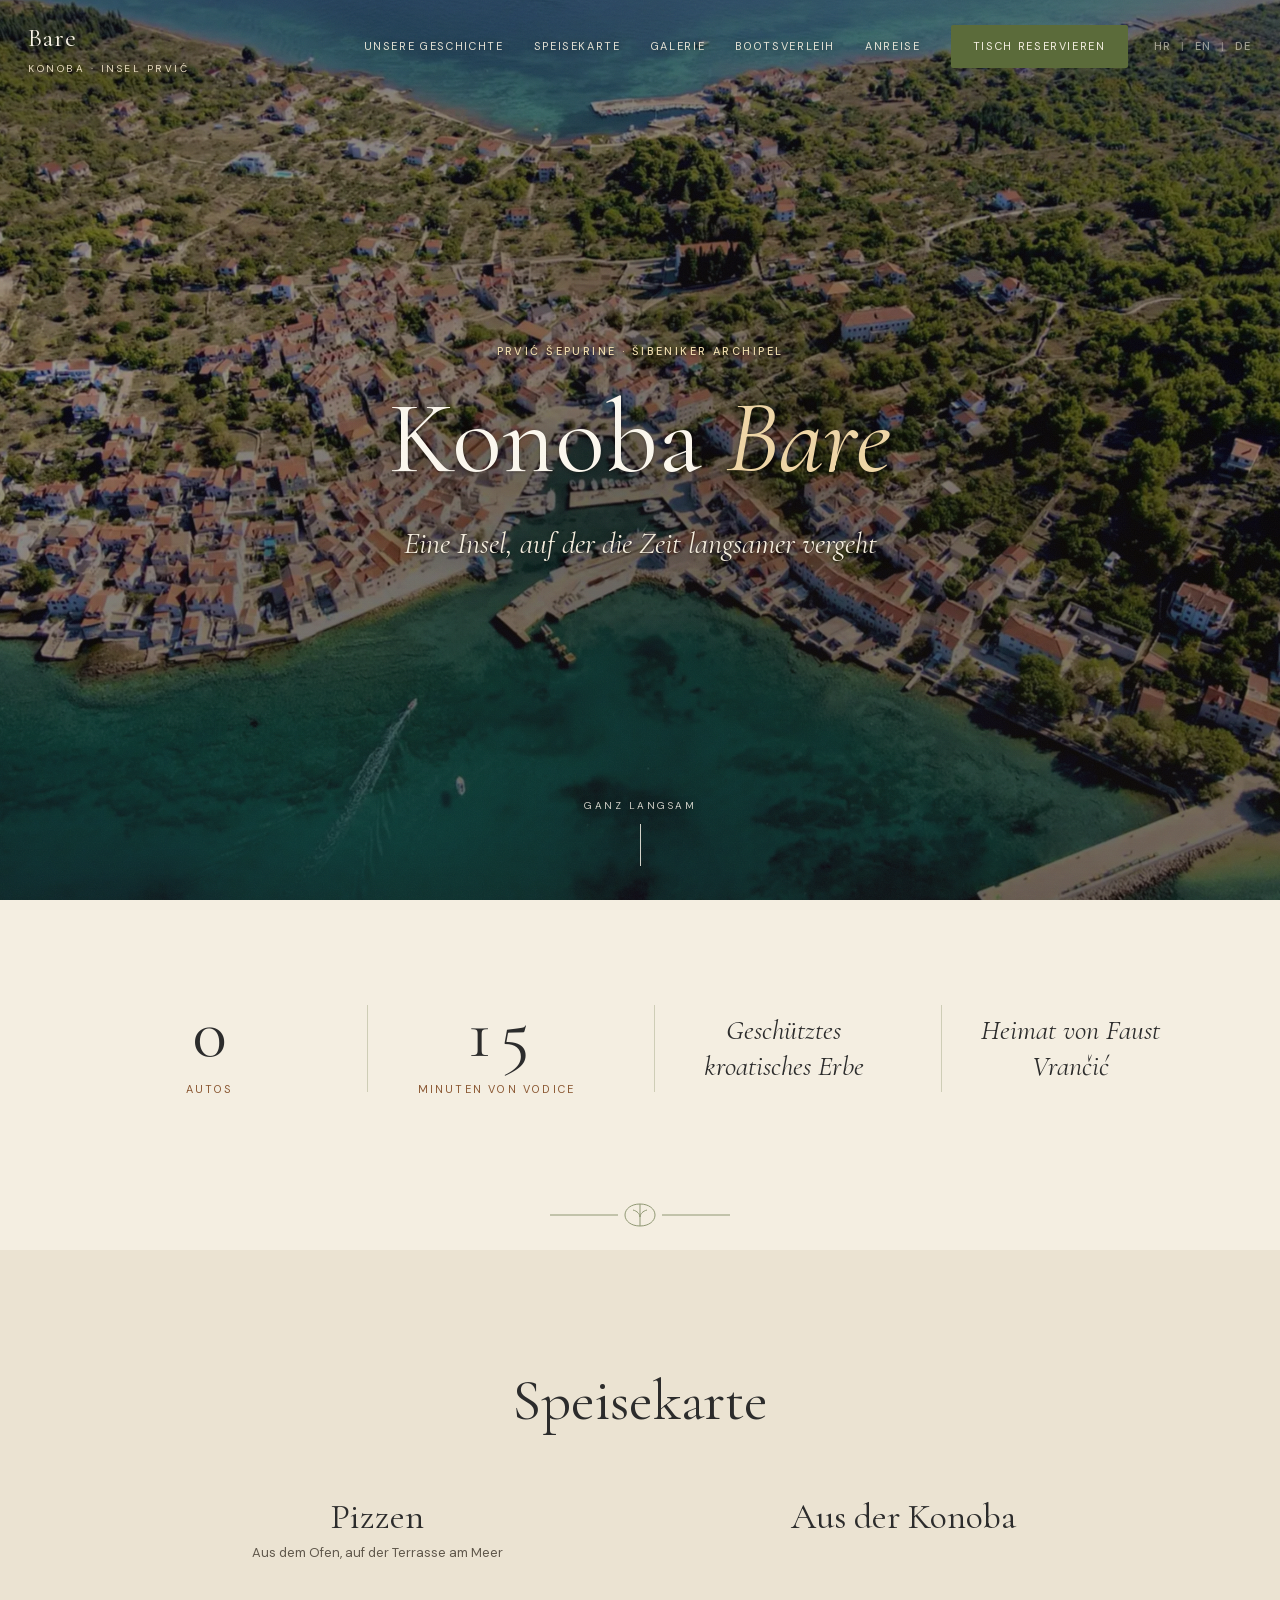
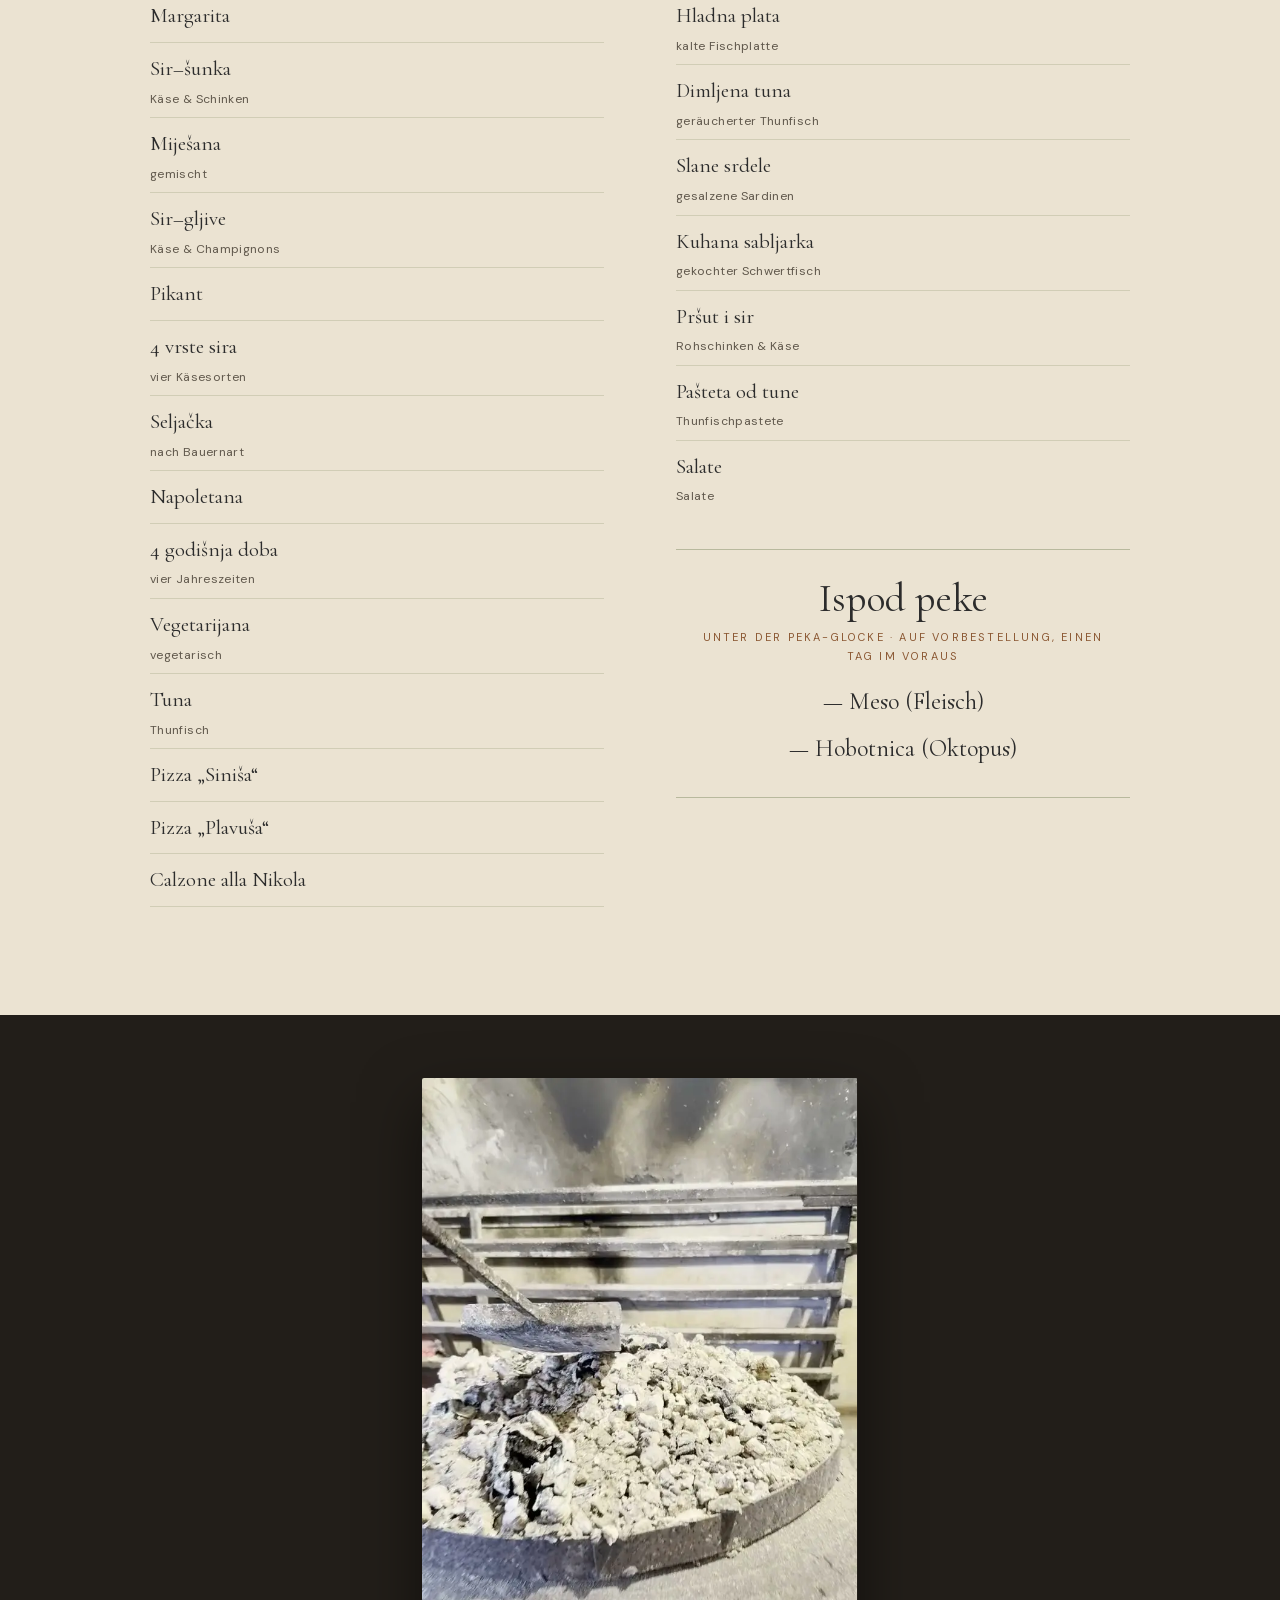
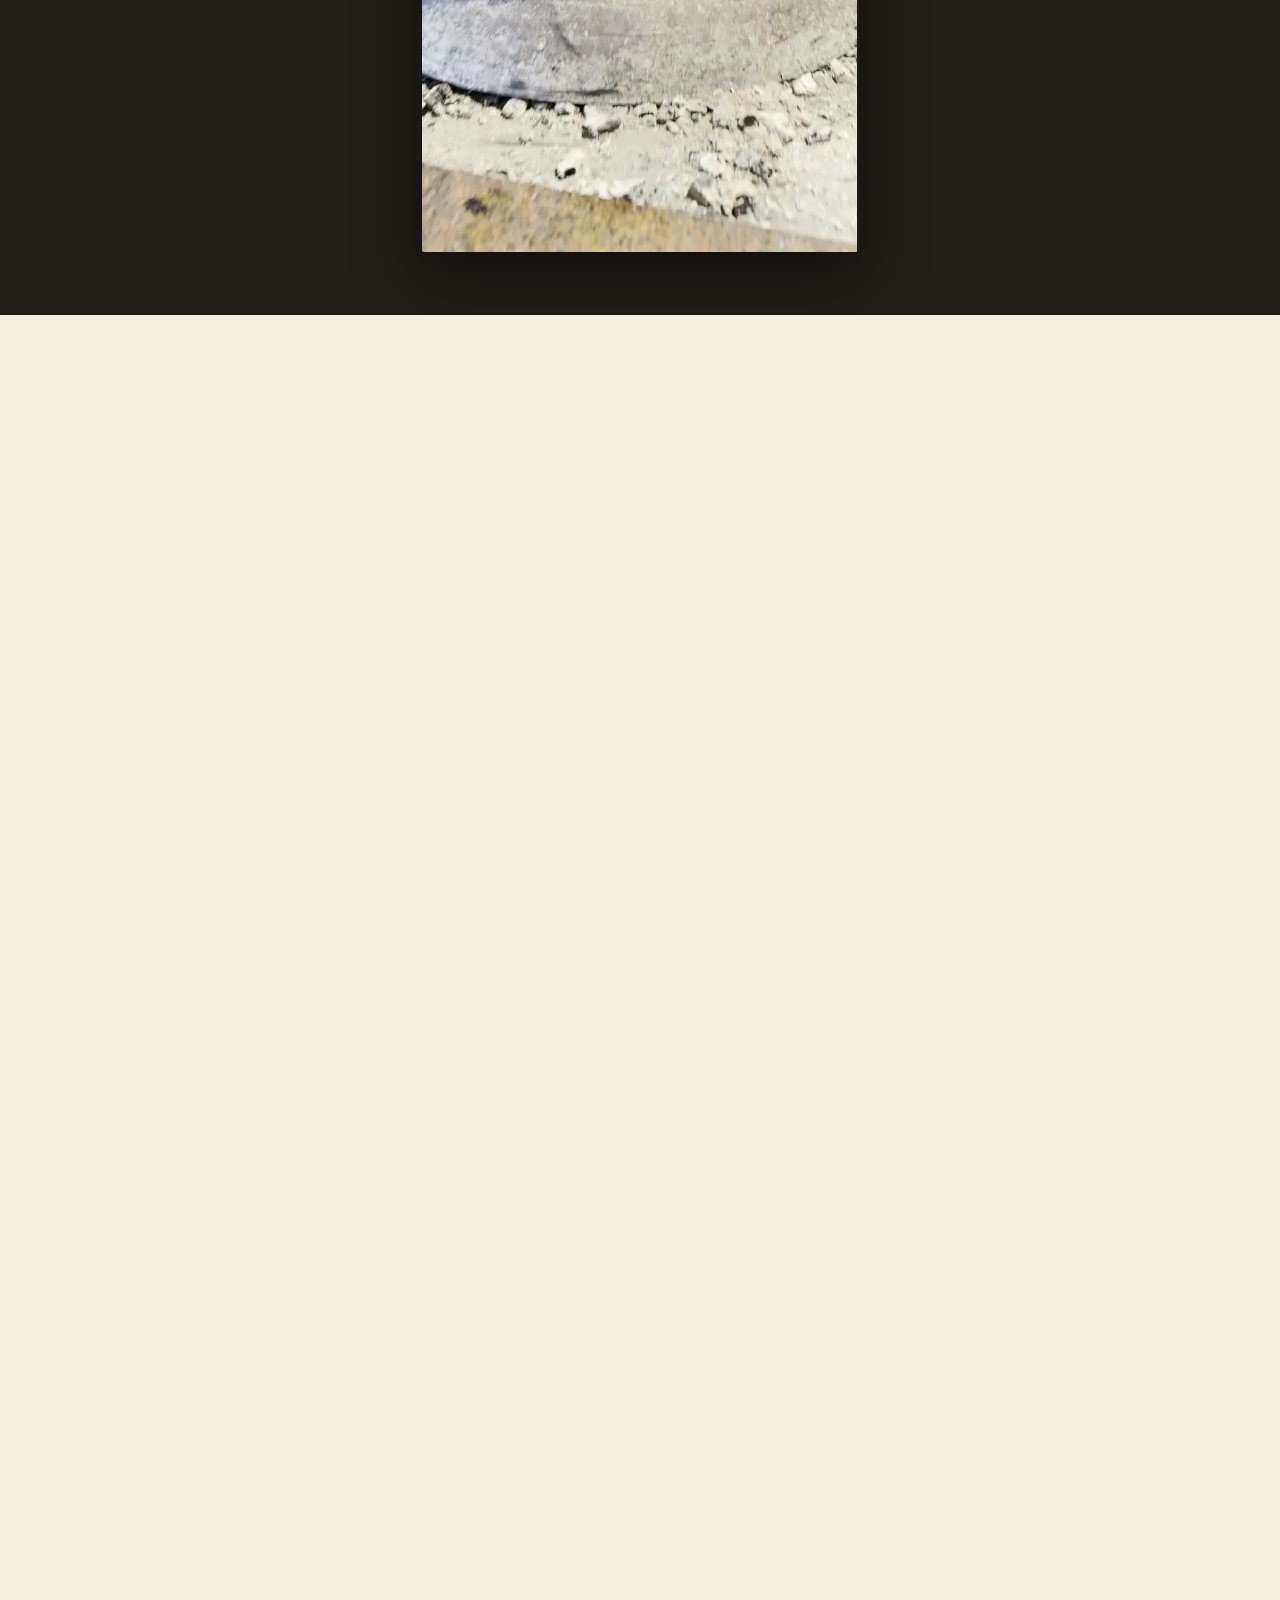
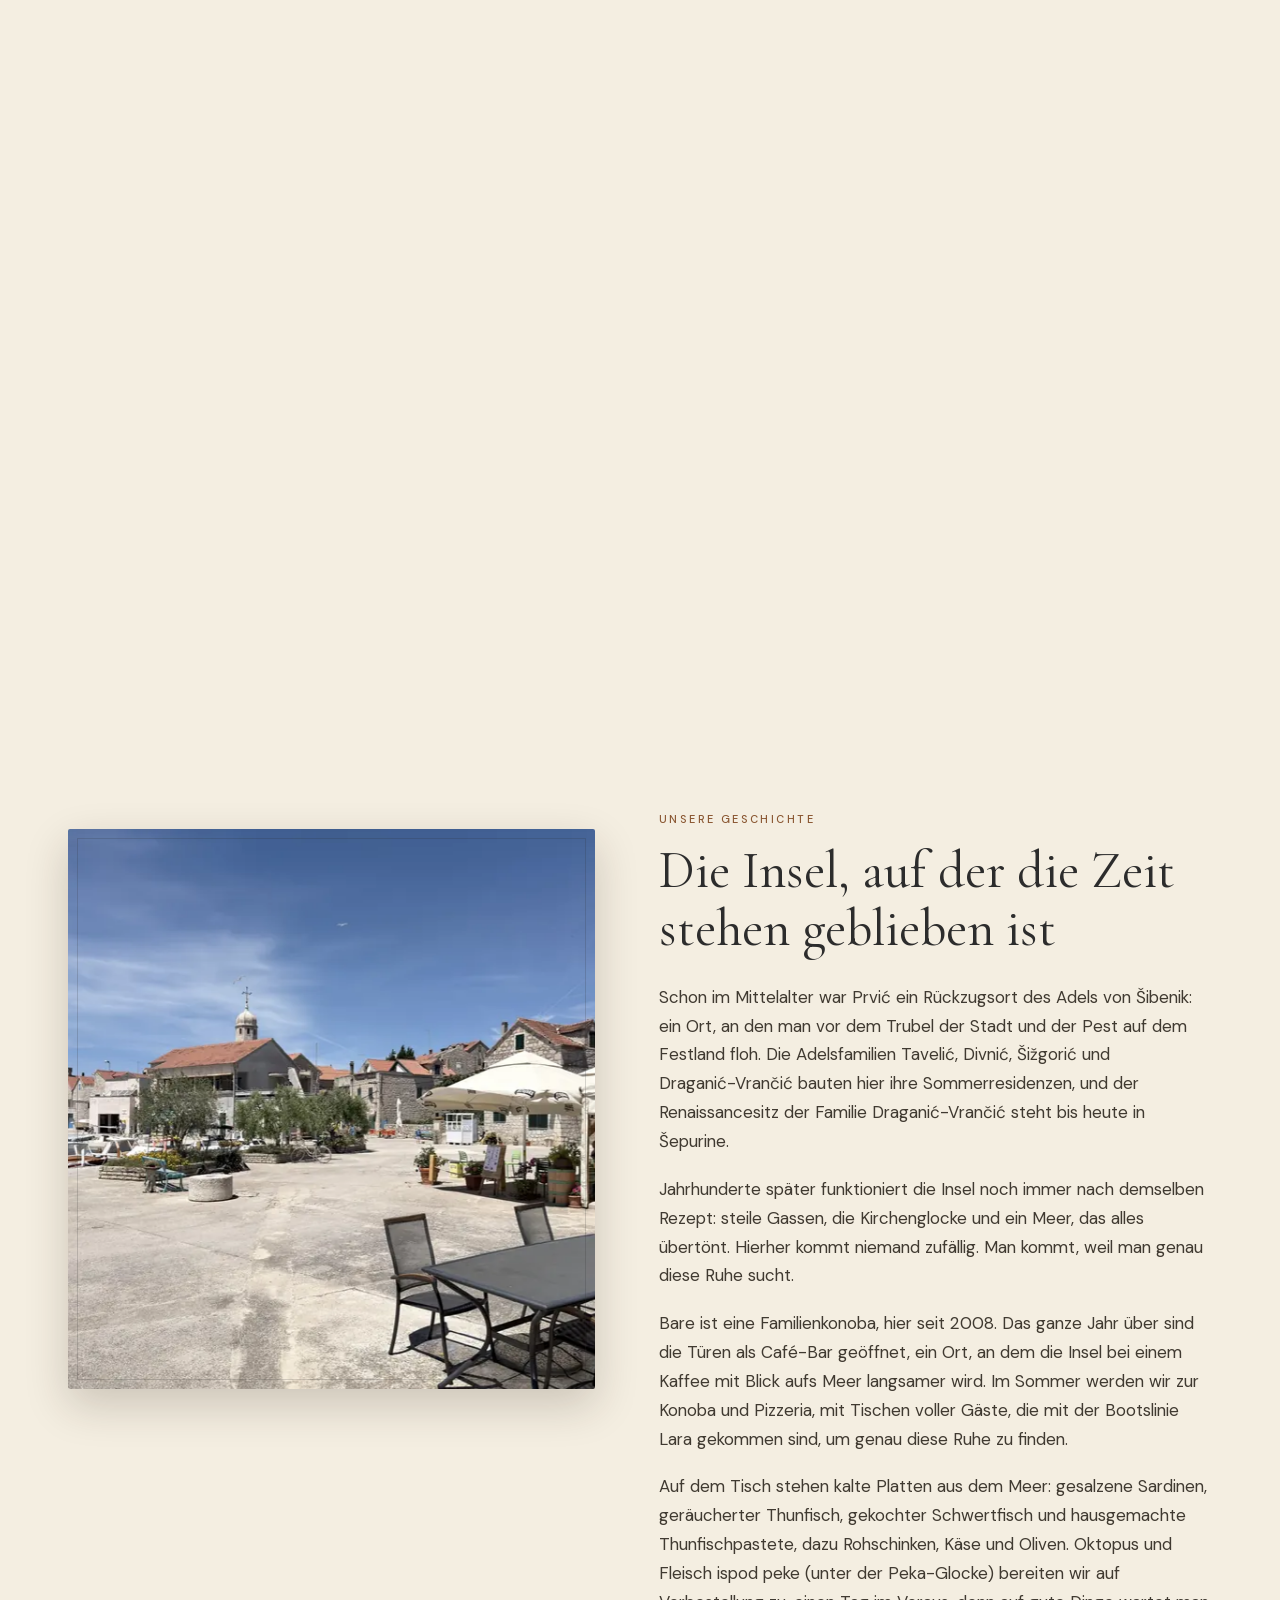
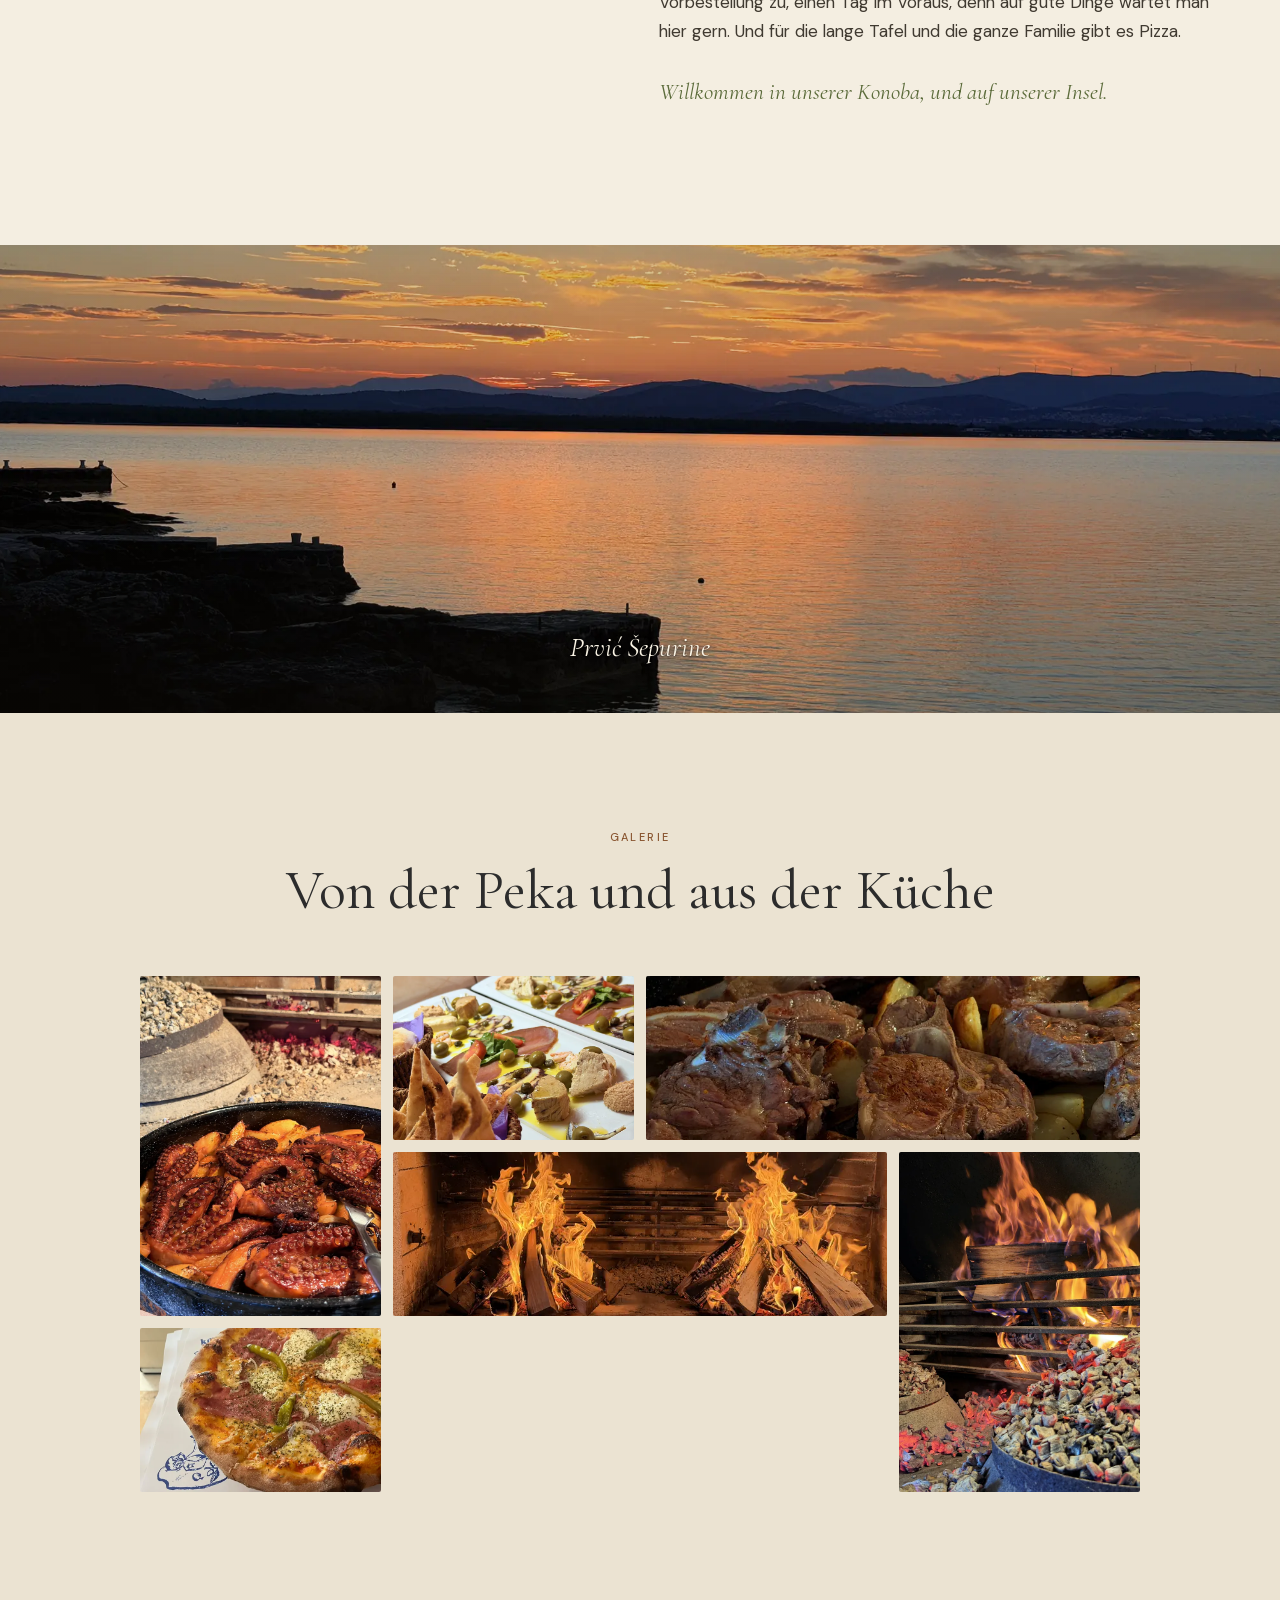
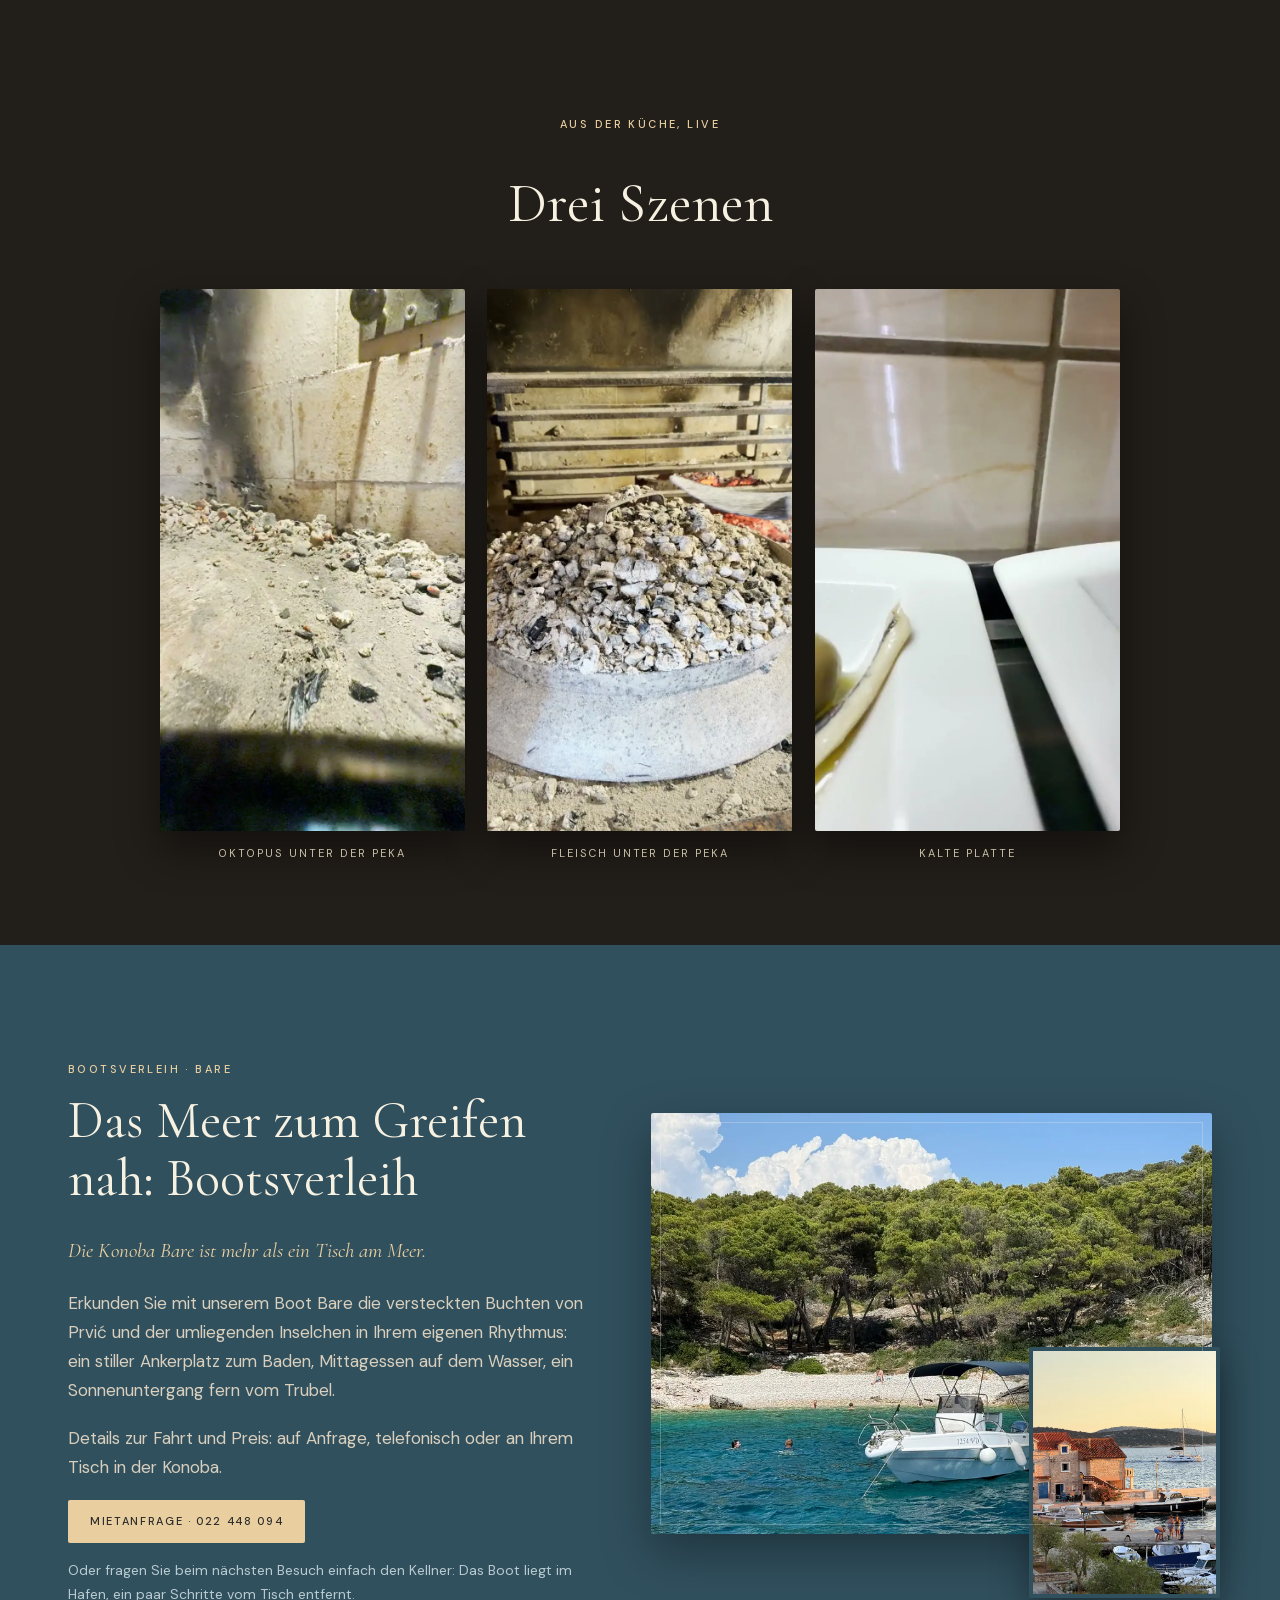
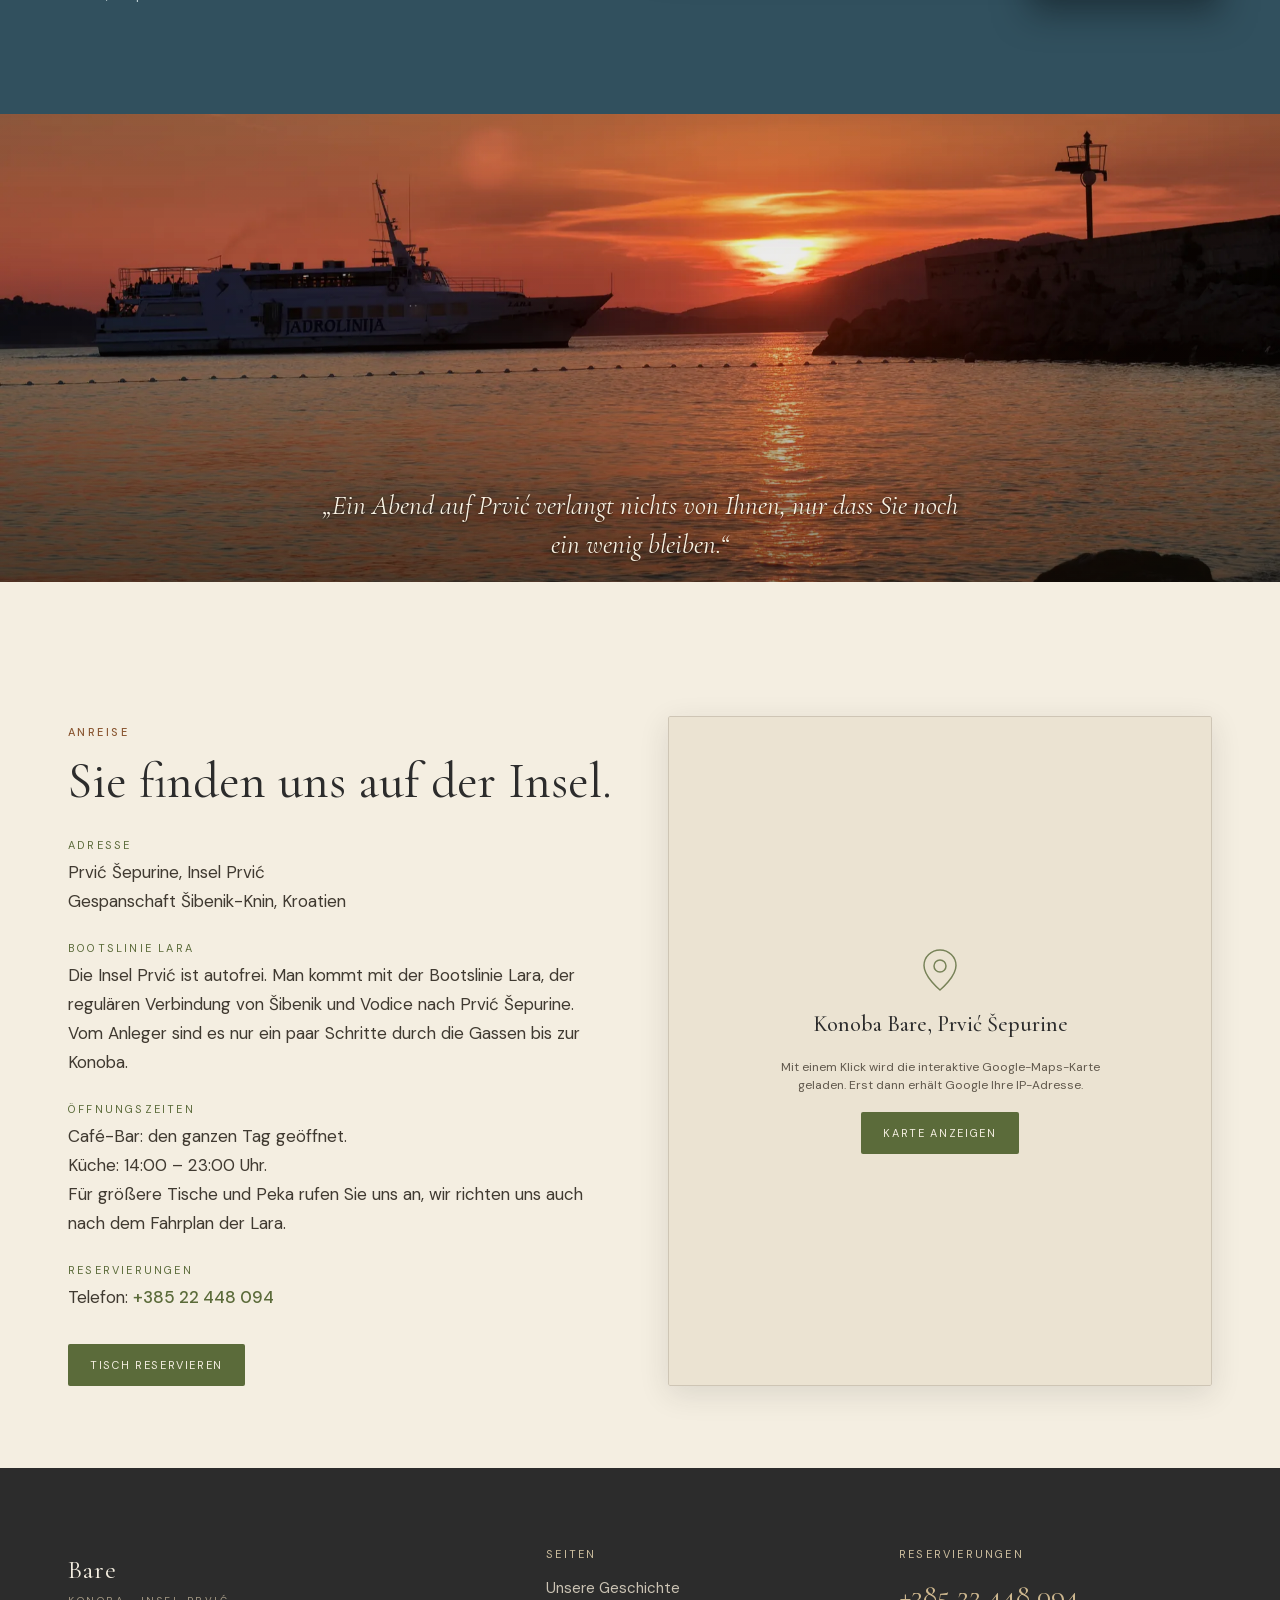
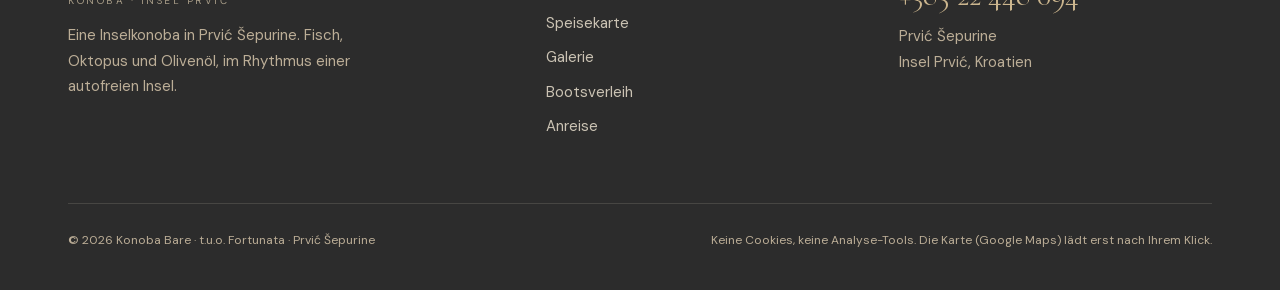
==== de/index.html @ 5fb2d14d "Naslov triptiha samo "Tri kadra"; scrub video na all-intra file (seek 60ms → 9ms) - "Tri kadra ispod" ====
<!DOCTYPE html>
<html lang="de">
<head>
<meta charset="UTF-8" />
<meta name="viewport" content="width=device-width, initial-scale=1.0" />
<title>Konoba Bare — Prvić Šepurine | Insel Prvić, Kroatien</title>
<meta name="description" content="Konoba Bare auf der Insel Prvić, in Prvić Šepurine, Kroatien. Dalmatinische Inselküche: kalte Fischplatten, Oktopus unter der Peka-Glocke, Pizza auf der Terrasse am Meer. Boot Bare für die Buchten der Insel, auf Anfrage." />
<link rel="canonical" href="https://artme-nx.github.io/konoba-bare-v5/de/" />
<link rel="icon" href="data:image/svg+xml,%3Csvg xmlns='http://www.w3.org/2000/svg' viewBox='0 0 64 64'%3E%3Crect width='64' height='64' rx='8' fill='%235B6B3A'/%3E%3Ctext x='32' y='44' text-anchor='middle' font-family='Georgia,serif' font-size='36' fill='%23F4EEE1'%3EB%3C/text%3E%3C/svg%3E" />
<meta property="og:type" content="website" />
<meta property="og:title" content="Konoba Bare — Prvić Šepurine, Insel Prvić" />
<meta property="og:description" content="Dalmatinische Inselkonoba in Prvić Šepurine: kalte Fischplatten, Peka auf Vorbestellung, Pizza am Meer. Boot Bare für versteckte Buchten, auf Anfrage." />
<meta property="og:image" content="https://artme-nx.github.io/konoba-bare-v5/hero.jpg" />
<meta property="og:url" content="https://artme-nx.github.io/konoba-bare-v5/de/" />
<meta property="og:locale" content="de_DE" />
<!-- hreflang: HR korijen + /en/ + /de/ (x-default = HR) -->
<link rel="alternate" hreflang="hr" href="https://artme-nx.github.io/konoba-bare-v5/" />
<link rel="alternate" hreflang="en" href="https://artme-nx.github.io/konoba-bare-v5/en/" />
<link rel="alternate" hreflang="de" href="https://artme-nx.github.io/konoba-bare-v5/de/" />
<link rel="alternate" hreflang="x-default" href="https://artme-nx.github.io/konoba-bare-v5/" />
<!-- Fontovi: self-host (GDPR) — bez runtime poziva prema Google Fonts servisu -->
<link rel="preload" href="../assets/fonts/cormorant-garamond-normal-latin.woff2" as="font" type="font/woff2" crossorigin />
<link rel="preload" href="../assets/fonts/cormorant-garamond-normal-latin-ext.woff2" as="font" type="font/woff2" crossorigin />
<link rel="preload" href="../assets/fonts/cormorant-garamond-italic-latin.woff2" as="font" type="font/woff2" crossorigin />
<link rel="preload" href="../assets/fonts/cormorant-garamond-italic-latin-ext.woff2" as="font" type="font/woff2" crossorigin />
<link rel="preload" href="../assets/fonts/dm-sans-latin.woff2" as="font" type="font/woff2" crossorigin />
<link rel="preload" href="../assets/fonts/dm-sans-latin-ext.woff2" as="font" type="font/woff2" crossorigin />
<link rel="stylesheet" href="../assets/fonts/fonts.css" />
<!-- TODO[klijent]: potvrditi točnu adresu/pbr za schema podatke (radno vrijeme potvrđeno 2026-07-06) -->
<script type="application/ld+json">
{
  "@context": "https://schema.org",
  "@type": "Restaurant",
  "name": "Konoba Bare",
  "url": "https://artme-nx.github.io/konoba-bare-v5/de/",
  "image": "https://artme-nx.github.io/konoba-bare-v5/hero.jpg",
  "telephone": "+385 22 448 094",
  "servesCuisine": ["Dalmatinisch", "Mediterran"],
  "address": {
    "@type": "PostalAddress",
    "addressLocality": "Prvić Šepurine",
    "addressRegion": "Šibensko-kninska županija",
    "addressCountry": "HR"
  }
}
</script>
<style>
  :root{
    --bg-parchment:#F4EEE1;
    --bg-alt:#EBE3D2;
    --terra:#B5784A;
    --olive:#5B6B3A;
    --sea:#3E6374;
    --charcoal:#2C2C2C;
    --stone:#8C7F72;
    --stone-ink:#5F574B;
    --terra-ink:#8A5732;
    --sage:#A3B18A;
    --font-display:'Cormorant Garamond', Georgia, serif;
    --font-body:'DM Sans', system-ui, sans-serif;
  }
  *{margin:0;padding:0;box-sizing:border-box}
  /* Nativni scroll — Lenis uklonjen: wheel/touchpad, strelice i mobilni touch rade izravno,
     bez posrednika. Sidrene skokove glača CSS scroll-behavior; scroll-padding nadoknađuje header. */
  html{scroll-behavior:smooth;scroll-padding-top:76px}
  body{
    background:var(--bg-parchment);
    color:var(--charcoal);
    font-family:var(--font-body);
    font-weight:400;
    line-height:1.7;
    font-size:17px;
    overflow-x:hidden;
    -webkit-font-smoothing:antialiased;
  }
  /* subtle grain */
  body::before{
    content:"";position:fixed;inset:0;z-index:90;pointer-events:none;opacity:.05;
    background-image:url("data:image/svg+xml,%3Csvg xmlns='http://www.w3.org/2000/svg' width='160' height='160'%3E%3Cfilter id='n'%3E%3CfeTurbulence type='fractalNoise' baseFrequency='0.85' numOctaves='2' stitchTiles='stitch'/%3E%3C/filter%3E%3Crect width='100%25' height='100%25' filter='url(%23n)'/%3E%3C/svg%3E");
  }
  img{display:block;max-width:100%}
  a{color:inherit;text-decoration:none}
  :focus-visible{outline:2px solid var(--terra);outline-offset:3px;border-radius:2px}
  .skip{position:absolute;left:-9999px;top:0;z-index:300;background:var(--charcoal);color:#F4EEE1;padding:10px 18px;font-size:13px}
  .skip:focus{left:12px;top:12px}
  h1,h2,h3{font-family:var(--font-display);font-weight:400;line-height:1.1}
  .wrap{max-width:1200px;margin:0 auto;padding:0 28px}
  .eyebrow{font-size:11px;letter-spacing:.22em;text-transform:uppercase;color:var(--terra-ink);font-weight:500}
  .italic{font-style:italic}

  /* HEADER */
  header{
    position:fixed;top:0;left:0;right:0;z-index:100;
    display:flex;align-items:center;gap:26px;
    padding:16px 28px;
    background-color:rgba(244,238,225,0);
    transition:background-color .4s ease, box-shadow .4s ease;
  }
  header .logo{margin-right:auto}
  header.scrolled{background-color:rgba(244,238,225,.95);box-shadow:0 1px 0 rgba(44,44,44,.08)}
  .logo{font-family:var(--font-display);font-size:26px;letter-spacing:.04em;transition:color .4s ease,text-shadow .4s ease}
  .logo small{display:block;font-family:var(--font-body);font-size:10px;letter-spacing:.25em;text-transform:uppercase;color:#675D50;transition:color .4s ease}
  nav.main{display:flex;gap:30px;align-items:center}
  nav.main a{font-size:11px;letter-spacing:.15em;text-transform:uppercase;color:var(--charcoal);opacity:.8;transition:opacity .25s,color .4s ease,text-shadow .4s ease}
  nav.main a:hover{opacity:1}
  /* nad herojem (dok header nije .scrolled): svijetla tipografija s laganom sjenom */
  header:not(.scrolled) .logo{color:#F8F3E6;text-shadow:0 1px 12px rgba(15,11,6,.55)}
  header:not(.scrolled) .logo small{color:#E8DCC0}
  header:not(.scrolled) nav.main a:not(.btn-res){color:#F4EEDF;opacity:.92;text-shadow:0 1px 10px rgba(15,11,6,.55)}
  header:not(.scrolled) .menu-toggle span{background:#F8F3E6}
  .btn-res{
    font-family:var(--font-body);font-size:11px;letter-spacing:.15em;text-transform:uppercase;
    background:var(--olive);color:#F4EEE1;padding:12px 22px;border-radius:2px;
    transition:background .3s,transform .3s;display:inline-block;
  }
  .btn-res:hover{background:var(--terra-ink);transform:translateY(-1px)}
  /* specificitet: nav.main a / .mobile-nav a ne smiju pregaziti boju CTA gumba */
  nav.main a.btn-res{color:#F4EEE1;opacity:1}
  .mobile-nav a.btn-res{color:#F4EEE1;font-family:var(--font-body);font-size:14px}
  /* hit-area ≥44px bez pomicanja layouta (padding + negativna margina) */
  .menu-toggle{display:none;background:none;border:none;cursor:pointer;flex-direction:column;gap:5px;padding:15px 10px;margin:-15px -10px}
  .menu-toggle span{width:24px;height:1.5px;background:var(--charcoal);display:block}

  /* JEZIČNI SWITCHER — vidljiv i na mobitelu (izvan nav.main), sticky s headerom */
  .lang-switch{display:flex;align-items:center;gap:9px;font-size:11px;letter-spacing:.15em;font-weight:500}
  .lang-switch a{color:var(--charcoal);opacity:.55;transition:opacity .25s,color .4s ease,text-shadow .4s ease;padding:12px 3px;margin:-12px -3px}
  .lang-switch a:hover{opacity:1}
  .lang-switch a[aria-current="true"]{opacity:1;border-bottom:1px solid currentColor;padding-bottom:1px}
  .lang-switch .sep{opacity:.35;color:var(--charcoal);transition:color .4s ease}
  header:not(.scrolled) .lang-switch a{color:#F4EEDF;text-shadow:0 1px 10px rgba(15,11,6,.55)}
  header:not(.scrolled) .lang-switch .sep{color:#F4EEDF}
  .mobile-nav .lang-switch{font-size:14px;gap:14px;margin-top:8px}
  .mobile-nav .lang-switch a{color:var(--charcoal)}

  /* MOBILNI POZIV — telefon je jedini kanal, pa na mobitelu ide ravno u sticky header */
  .call-mini{display:none;align-items:center;justify-content:center;width:40px;height:40px;flex:0 0 40px;border-radius:50%;background:var(--olive);transition:background .3s}
  .call-mini:hover{background:var(--terra-ink)}
  .call-mini svg{width:17px;height:17px;stroke:#F4EEE1;fill:none}
  @media(max-width:860px){.call-mini{display:flex}}

  /* HERO */
  .hero{position:relative;height:100vh;min-height:620px;overflow:hidden;display:flex;align-items:center;justify-content:center}
  .hero-bg{position:absolute;inset:0;z-index:0}
  .hero-bg img{width:100%;height:100%;object-fit:cover;filter:sepia(.05) contrast(1.03) saturate(1.04);will-change:transform;transform:translateZ(0);backface-visibility:hidden}
  /* scrim: topli tamni gradijent + radijalno zatamnjenje iza teksta — čitljivost bez diranja fotografije */
  .hero-bg::after{content:"";position:absolute;inset:0;
    background:
      radial-gradient(70% 56% at 50% 54%, rgba(24,18,10,.36), rgba(24,18,10,0) 74%),
      linear-gradient(180deg, rgba(24,18,10,.40), rgba(24,18,10,.20) 42%, rgba(24,18,10,.54))}
  .hero-inner{position:relative;z-index:3;text-align:center;color:#F9F4E8;padding:0 24px;max-width:920px}
  .hero .eyebrow{color:#F0DDAE;text-shadow:0 1px 14px rgba(15,11,6,.55),0 1px 2px rgba(15,11,6,.45)}
  .hero h1{font-size:clamp(48px,8vw,104px);margin:.18em 0 .28em;color:#FCF8EF;font-weight:400;
    text-shadow:0 2px 30px rgba(15,11,6,.5),0 1px 3px rgba(15,11,6,.38)}
  .hero h1 .italic{color:#EFD6A6}
  .hero p.tag{font-family:var(--font-display);font-style:italic;font-size:clamp(20px,2.6vw,30px);color:#F6EFDF;line-height:1.4;
    text-shadow:0 1px 20px rgba(15,11,6,.55),0 1px 2px rgba(15,11,6,.45)}
  .scroll-ind{position:absolute;bottom:34px;left:50%;transform:translateX(-50%);z-index:3;color:#F7F2E7;font-size:10px;letter-spacing:.25em;text-transform:uppercase;opacity:.85;text-shadow:0 1px 10px rgba(15,11,6,.5)}
  .scroll-ind .line{display:block;width:1px;height:42px;background:#F7F2E7;margin:10px auto 0;animation:pulse 2.4s ease-in-out infinite;transform-origin:top}
  @keyframes pulse{0%,100%{transform:scaleY(.4);opacity:.4}50%{transform:scaleY(1);opacity:.9}}

  /* SECTIONS */
  section{position:relative;z-index:2}
  .pad{padding:108px 0}
  .reveal{opacity:0;transform:translateY(26px)}

  /* STAT TRAKA — otok u četiri činjenice */
  .stats{background:var(--bg-parchment);padding:88px 0 72px}
  .stat-grid{display:grid;grid-template-columns:repeat(4,1fr);gap:28px;list-style:none;max-width:1120px;margin:0 auto;text-align:center}
  .stat{position:relative;display:flex;flex-direction:column;justify-content:center;padding:10px 20px}
  .stat+.stat::before{content:"";position:absolute;left:0;top:14%;bottom:14%;width:1px;background:rgba(91,107,58,.25)}
  .stat-num{font-family:var(--font-display);font-size:clamp(46px,5.6vw,72px);line-height:1;color:var(--charcoal);font-variant-numeric:tabular-nums}
  .stat-word{font-family:var(--font-display);font-style:italic;font-size:clamp(21px,2.2vw,28px);line-height:1.3;color:var(--charcoal)}
  .stat-label{margin-top:10px;font-size:11px;letter-spacing:.2em;text-transform:uppercase;color:var(--terra-ink)}
  .s-reveal{opacity:0;transform:translateY(26px)}
  /* custom SVG ilustracije u stat ćelijama (padobranac, kamena kuća) — vidljive samo kroz JS animaciju */
  .stat-anim{min-height:112px}
  .stat-ill{position:absolute;inset:0;display:flex;align-items:center;justify-content:center;pointer-events:none;opacity:0;color:var(--olive)}
  .stat-ill svg{width:76px;height:76px;overflow:visible}

  /* DIVIDER svg */
  .divider{display:flex;justify-content:center;padding:18px 0}
  .divider svg{width:200px;height:34px;stroke:var(--olive);fill:none;opacity:.65}

  /* MENU */
  .menu{background:var(--bg-alt)}
  .menu .head{text-align:center;margin-bottom:64px}
  .menu .head h2{font-size:clamp(32px,5vw,58px);margin-top:.18em}
  /* JELOVNIK — jedan blok, dvije kolone (statično, bez animacija — svjesna odluka klijenta) */
  .menu-cols{display:grid;grid-template-columns:1fr 1fr;gap:0 72px;max-width:980px;margin:0 auto;align-items:start}
  .menu-col .part-title{font-family:var(--font-display);font-weight:400;font-size:clamp(26px,3.2vw,36px);text-align:center;margin-bottom:6px}
  .menu-col .part-note{text-align:center;font-size:13px;color:var(--stone-ink);margin-bottom:26px}
  .plist{list-style:none}
  .plist li{font-family:var(--font-display);font-size:21px;padding:8px 0;border-bottom:1px solid rgba(91,107,58,.18)}
  /* desna kolona: bez donje linije na zadnjoj stavci — peka-blok odmah ispod donosi svoju border-top */
  .menu-col:last-child .plist li:last-child{border-bottom:none}
  .plist li small{display:block;font-family:var(--font-body);font-size:12px;letter-spacing:.03em;color:var(--stone-ink);margin-top:2px}

  /* PEKA — istaknuti blok jelovnika */
  .peka-block{margin:34px auto 0;text-align:center;padding:26px 20px 24px;border-top:1px solid rgba(91,107,58,.35);border-bottom:1px solid rgba(91,107,58,.35)}
  .peka-title{font-family:var(--font-display);font-weight:400;font-size:clamp(30px,3.6vw,40px);line-height:1.1}
  .peka-note{font-size:11px;letter-spacing:.2em;text-transform:uppercase;color:var(--terra-ink);margin-top:8px}
  .peka-opts{list-style:none;margin-top:14px}
  .peka-opts li{font-family:var(--font-display);font-size:24px;padding:3px 0}

  /* SCROLL VIDEO — otkrivanje peke */
  .videosec{position:relative;background:#221E19;overflow:hidden}
  .video-inner{position:relative;height:100vh;min-height:560px;display:flex;align-items:center;justify-content:center;gap:0}
  .video-inner video{height:86vh;max-height:900px;width:auto;border-radius:2px;box-shadow:0 24px 60px rgba(0,0,0,.5)}

  /* VIDEO MOMENTI — triptih kratkih kadrova iz kuhinje (autoplay loop kad uđu u kadar) */
  .moments{background:#221E19;color:#EDE6D5}
  .moments .head{text-align:center;margin-bottom:54px}
  .moments .head h2{font-size:clamp(32px,5vw,56px);margin-top:.18em;color:#F7F1E2}
  .moments .eyebrow{color:#E9CFA0}
  .mom-grid{display:grid;grid-template-columns:repeat(3,1fr);gap:22px;max-width:960px;margin:0 auto}
  .mom-grid figure{margin:0}
  .mom-grid video{display:block;width:100%;height:auto;aspect-ratio:9/16;object-fit:cover;border-radius:2px;
    box-shadow:0 18px 44px rgba(0,0,0,.45);background:#181511}
  .mom-grid figcaption{margin-top:13px;text-align:center;font-size:11px;letter-spacing:.18em;text-transform:uppercase;color:#C9BFA9}

  /* STORY split */
  .story{background:var(--bg-parchment)}
  .story .grid{display:grid;grid-template-columns:1fr 1.05fr;gap:64px;align-items:start}
  .story-img{overflow:hidden;border-radius:2px;position:sticky;top:100px;box-shadow:0 16px 44px rgba(44,32,18,.20)}
  /* bez sepije i toplog overlaya — izvorne boje (svjesna odluka klijenta, 3. runda) */
  .story-img img{width:100%;height:560px;object-fit:cover;will-change:transform}
  /* tamniji hairline: na prirodnim bojama (bez toplog overlaya) svijetli se okvir gubio */
  .story-img::before{content:"";position:absolute;inset:9px;z-index:2;pointer-events:none;border:1px solid rgba(44,44,44,.18)}
  .story .lead{font-family:var(--font-display);font-style:italic;font-size:21px;color:var(--olive);margin-bottom:1em}

  /* text reveal on scroll */
  .t-reveal{opacity:0;transform:translateY(30px);filter:blur(8px)}
  /* word-by-word reveal na body tekstu — spanovi se grade JS-om (bez JS-a ostaje čisti tekst)
     (letter-by-letter na naslovima UKLONJEN — char-split razbija kerning pa se slova čudno slažu) */
  [data-words] .wd{display:inline-block}
  .story h2{font-size:clamp(30px,4.4vw,52px);margin:.2em 0 .5em}
  .story p{margin-bottom:1.1em;color:#403a31}
  .story .sig{font-family:var(--font-display);font-style:italic;font-size:23px;color:var(--olive);margin-top:1.2em}

  /* GALLERY — raspored po skici klijenta (4×3, eksplicitne pozicije), kompaktniji nego prije */
  .gallery{background:var(--bg-alt)}
  .gallery .head{text-align:center;margin-bottom:54px}
  .gallery .head h2{font-size:clamp(32px,5vw,56px);margin-top:.18em}
  .gal-grid{display:grid;grid-template-columns:repeat(4,1fr);grid-template-rows:repeat(3,164px);gap:12px;max-width:1000px;margin:0 auto}
  .gal-grid figure{overflow:hidden;border-radius:2px;position:relative;
    transition:transform .45s cubic-bezier(.22,.61,.36,1),box-shadow .45s ease,z-index 0s .45s}
  /* bez filtera — izvorne boje fotografija (svjesna odluka klijenta, 3. runda) */
  .gal-grid img{width:100%;height:100%;object-fit:cover}
  /* hover: cijela ćelija naraste iznad susjeda (samo uređaji s hoverom) */
  @media(hover:hover) and (pointer:fine){
    .gal-grid figure:hover{transform:scale(1.08);z-index:6;box-shadow:0 18px 44px rgba(44,32,18,.32);transition:transform .45s cubic-bezier(.22,.61,.36,1),box-shadow .45s ease,z-index 0s 0s}
  }
  .gal-grid .g1{grid-column:1;grid-row:1/3}
  .gal-grid .g7{grid-column:2;grid-row:1}
  .gal-grid .g3{grid-column:3/5;grid-row:1}
  .gal-grid .g5{grid-column:2/4;grid-row:2}
  .gal-grid .g2{grid-column:4;grid-row:2/4}
  .gal-grid .g4{grid-column:1;grid-row:3}
  .gal-grid .g8{grid-column:2;grid-row:3}
  .gal-grid .g6{grid-column:3;grid-row:3}
  .gal-grid figcaption{position:absolute;left:14px;bottom:12px;color:#F7F2E7;font-size:11px;letter-spacing:.15em;text-transform:uppercase;opacity:0;transition:opacity .35s;text-shadow:0 1px 6px rgba(0,0,0,.5)}
  .gal-grid figure:hover figcaption{opacity:1}

  /* AMBIJENTALNE TRAKE — full-bleed razdjelnici (ugođaj, ne galerija) */
  .band{position:relative;height:52vh;min-height:320px;max-height:560px;overflow:hidden}
  .band img{position:absolute;inset:0;width:100%;height:118%;top:-9%;object-fit:cover;will-change:transform}
  .band::after{content:"";position:absolute;inset:0;background:linear-gradient(180deg,rgba(24,18,10,.18),rgba(24,18,10,.05) 45%,rgba(24,18,10,.30))}
  /* lara: odbljesak sunca na vodi traži jači donji scrim iza citata */
  #band-lara::after{background:linear-gradient(180deg,rgba(24,18,10,.16),rgba(24,18,10,.06) 40%,rgba(24,18,10,.52))}
  .band-quote{position:absolute;inset:0;z-index:2;display:flex;align-items:flex-end;justify-content:center;padding:0 24px 44px;text-align:center}
  .band-quote p{font-family:var(--font-display);font-style:italic;font-size:clamp(19px,2.4vw,27px);color:#F9F3E4;text-shadow:0 1px 18px rgba(15,11,6,.6),0 1px 2px rgba(15,11,6,.5);max-width:640px;line-height:1.45}
  /* zalazak: natpis podignut iznad bove u kadru (da se točka bove ne čita kao interpunkcija) */
  #band-zalazak .band-quote{padding-bottom:72px}

  /* NAJAM BRODA */
  .boat{background:#31505E;color:#EDE6D5}
  .boat .grid{display:grid;grid-template-columns:1fr 1.08fr;gap:64px;align-items:center}
  .boat .eyebrow{color:#E9CFA0}
  .boat h2{font-size:clamp(30px,4.4vw,52px);margin:.2em 0 .5em;color:#F7F1E2}
  .boat p{margin-bottom:1.1em;color:#D8CFBC}
  .boat .lead{font-family:var(--font-display);font-style:italic;font-size:21px;color:#E9CFA0;margin-bottom:1em}
  .boat .btn-res{background:#E9CFA0;color:#2C2C2C;font-weight:500}
  .boat .btn-res:hover{background:#F4EEE1;transform:translateY(-1px)}
  .boat .alt-contact{display:block;margin-top:16px;font-size:14px;color:#B9CBD0}
  .boat .alt-contact a{color:#E9CFA0;border-bottom:1px solid rgba(233,207,160,.4);padding-bottom:1px}
  .boat-imgs{position:relative;padding-bottom:64px}
  .boat-imgs .main{overflow:hidden;border-radius:2px;box-shadow:0 18px 48px rgba(12,20,24,.45);position:relative}
  .boat-imgs .main::before{content:"";position:absolute;inset:9px;z-index:2;pointer-events:none;border:1px solid rgba(247,242,231,.25)}
  .boat-imgs .main img{width:100%;height:auto}
  .boat-imgs .accent{position:absolute;right:-8px;bottom:0;width:34%;overflow:hidden;border-radius:2px;box-shadow:0 14px 34px rgba(12,20,24,.5);border:4px solid #31505E}
  .boat-imgs .accent img{width:100%;height:auto}

  /* MAP FACADE — karta se učitava tek na klik (GDPR) */
  .map-facade{position:relative;display:flex;flex-direction:column;align-items:center;justify-content:center;gap:14px;
    width:100%;min-height:380px;height:100%;background:var(--bg-alt);border:1px solid rgba(140,127,114,.3);border-radius:2px;
    text-align:center;padding:32px;cursor:pointer;font:inherit;color:inherit;appearance:none;-webkit-appearance:none}
  .map-facade svg{width:44px;height:44px;stroke:var(--olive);fill:none;opacity:.8}
  .map-facade strong{font-family:var(--font-display);font-weight:500;font-size:22px}
  .map-facade small{font-size:12px;color:var(--stone-ink);max-width:340px;line-height:1.5}
  .map-facade .btn-res{margin-top:4px}

  /* LOCATION */
  .location{background:var(--bg-parchment)}
  .location .grid{display:grid;grid-template-columns:1fr 1fr;gap:56px;align-items:stretch}
  .location h2{font-size:clamp(30px,4.4vw,50px);margin:.18em 0 .6em}
  .info-block{margin-bottom:26px}
  .info-block h3{font-family:var(--font-body);font-size:11px;letter-spacing:.2em;text-transform:uppercase;color:var(--olive);margin-bottom:7px}
  .info-block p{color:#403a31}
  .map-wrap{overflow:hidden;border-radius:2px;min-height:380px;box-shadow:0 8px 30px rgba(44,44,44,.12)}
  .map-wrap iframe{width:100%;height:100%;min-height:380px;border:0}

  /* FOOTER */
  footer{background:var(--charcoal);color:#E7DECC;padding:80px 0 40px}
  footer .grid{display:grid;grid-template-columns:1.4fr 1fr 1fr;gap:40px;margin-bottom:54px}
  footer .logo{color:#F4EEE1}
  footer .logo small{color:#a89d88}
  footer p{font-size:15px;color:#bcae97;margin-top:14px;max-width:320px}
  footer h3{font-family:var(--font-body);font-size:11px;letter-spacing:.2em;text-transform:uppercase;color:#cdbf9f;margin-bottom:16px}
  footer a.fl{display:block;color:#E7DECC;font-size:15px;margin-bottom:9px;opacity:.85;transition:opacity .25s}
  footer a.fl:hover{opacity:1;color:#E9CFA0}
  footer a.fl.phone{font-family:var(--font-display);font-size:30px;color:#E9CFA0;line-height:1.3}
  .copyright{border-top:1px solid rgba(231,222,204,.14);padding-top:26px;font-size:12px;color:#BCAE97;display:flex;justify-content:space-between;flex-wrap:wrap;gap:12px}

  /* MOBILE NAV PANEL */
  .mobile-nav{position:fixed;inset:0;z-index:200;background:var(--bg-parchment);display:flex;flex-direction:column;align-items:center;justify-content:center;gap:26px;transform:translateY(-100%);visibility:hidden;transition:transform .5s cubic-bezier(.7,0,.2,1),visibility 0s .5s}
  .mobile-nav.open{transform:translateY(0);visibility:visible;transition:transform .5s cubic-bezier(.7,0,.2,1)}
  .mobile-nav a{font-family:var(--font-display);font-size:34px}
  .mobile-nav .close{position:absolute;top:22px;right:26px;font-size:30px;cursor:pointer}

  @media(max-width:860px){
    nav.main{display:none}
    .menu-toggle{display:flex}
    .story .grid,.location .grid,.boat .grid{grid-template-columns:1fr;gap:36px}
    .boat-imgs{padding-bottom:0}
    .boat-imgs .accent{display:none}
    .band{height:44vh;min-height:260px}
    .band img{height:100%;top:0}
    footer .grid{grid-template-columns:1fr;gap:32px}
    .story-img{position:static}
    .story-img img{height:360px}
    .menu-cols{grid-template-columns:1fr;gap:56px}
    .part-note-spacer{display:none}
    .stats{padding:64px 0 56px}
    .stat-grid{grid-template-columns:1fr 1fr;gap:36px 20px}
    .stat+.stat::before{display:none}
    .gal-grid{grid-template-columns:repeat(2,1fr);grid-template-rows:none;grid-auto-rows:150px;grid-auto-flow:dense}
    .gal-grid .g1,.gal-grid .g7,.gal-grid .g3,.gal-grid .g5,.gal-grid .g2,.gal-grid .g4,.gal-grid .g8,.gal-grid .g6{grid-column:auto;grid-row:auto}
    .gal-grid .g1,.gal-grid .g2{grid-row:span 2}
    .gal-grid .g3,.gal-grid .g5{grid-column:span 2}
    .pad{padding:74px 0}
  }
  @media(max-width:767px){
    .video-inner{height:auto;min-height:0;padding:56px 0;flex-direction:column}
    .video-inner video{height:auto;width:min(78vw,420px)}
    .mom-grid{grid-template-columns:1fr;gap:40px;max-width:min(78vw,400px)}
  }
  @media(max-width:520px){
    .gal-grid{grid-auto-rows:130px}
    .stat-grid{grid-template-columns:1fr 1fr;gap:30px 14px}
    .stat-word{font-size:19px}
  }
  @media(prefers-reduced-motion:reduce){
    html{scroll-behavior:auto}
    *{animation:none!important;transition:none!important}
    .reveal,.t-reveal,.s-reveal{opacity:1!important;transform:none!important;filter:none!important}
    .scroll-ind .line{animation:none}
  }
</style>
<noscript><style>.reveal,.t-reveal,.s-reveal{opacity:1!important;transform:none!important;filter:none!important}</style></noscript>
</head>
<body>

<a class="skip" href="#main">Zum Inhalt springen</a>

<header id="header">
  <a href="#" class="logo">Bare<small>Konoba · Insel Prvić</small></a>
  <nav class="main">
    <a href="#prica">Unsere Geschichte</a>
    <a href="#menu">Speisekarte</a>
    <a href="#galerija">Galerie</a>
    <a href="#najam-broda">Bootsverleih</a>
    <a href="#lokacija">Anreise</a>
    <a href="#lokacija" class="btn-res">Tisch reservieren</a>
  </nav>
  <div class="lang-switch" aria-label="Sprache wählen">
    <a href="../" lang="hr" hreflang="hr" aria-label="Hrvatski">HR</a><span class="sep" aria-hidden="true">|</span><a href="../en/" lang="en" hreflang="en" aria-label="English">EN</a><span class="sep" aria-hidden="true">|</span><a href="./" aria-current="page" lang="de" hreflang="de" aria-label="Deutsch">DE</a>
  </div>
  <a href="tel:+38522448094" class="call-mini" aria-label="Konoba Bare anrufen · 022 448 094">
    <svg viewBox="0 0 24 24" stroke-width="1.8" stroke-linecap="round" stroke-linejoin="round" aria-hidden="true"><path d="M22 16.9v3a2 2 0 0 1-2.2 2 19.8 19.8 0 0 1-8.6-3.1 19.5 19.5 0 0 1-6-6A19.8 19.8 0 0 1 2.1 4.2 2 2 0 0 1 4.1 2h3a2 2 0 0 1 2 1.7c.13.96.36 1.9.7 2.8a2 2 0 0 1-.45 2.1L8.1 9.9a16 16 0 0 0 6 6l1.3-1.3a2 2 0 0 1 2.1-.45c.9.34 1.84.57 2.8.7A2 2 0 0 1 22 16.9z"/></svg>
  </a>
  <button class="menu-toggle" id="menuToggle" aria-label="Menü" aria-expanded="false" aria-controls="mobileNav"><span></span><span></span><span></span></button>
</header>

<div class="mobile-nav" id="mobileNav">
  <button class="close" id="mobileClose" aria-label="Menü schließen" style="background:none;border:none;color:inherit">×</button>
  <a href="#prica">Unsere Geschichte</a>
  <a href="#menu">Speisekarte</a>
  <a href="#galerija">Galerie</a>
  <a href="#najam-broda">Bootsverleih</a>
  <a href="#lokacija">Anreise</a>
  <a href="tel:+38522448094" class="btn-res">Anrufen &amp; reservieren · 022 448 094</a>
  <div class="lang-switch" aria-label="Sprache wählen">
    <a href="../" lang="hr" hreflang="hr" aria-label="Hrvatski">HR</a><span class="sep" aria-hidden="true">|</span><a href="../en/" lang="en" hreflang="en" aria-label="English">EN</a><span class="sep" aria-hidden="true">|</span><a href="./" aria-current="page" lang="de" hreflang="de" aria-label="Deutsch">DE</a>
  </div>
</div>

<!-- HERO -->
<section class="hero">
  <div class="hero-bg">
    <picture>
      <source type="image/webp" srcset="../assets/img/hero-1200.webp 1200w, ../assets/img/hero-2000.webp 2000w" sizes="100vw" />
      <img src="../hero.jpg" width="2000" height="1500" alt="Prvić Šepurine aus der Luft: Inselhafen, Steinhäuser und das Meer, Insel Prvić" fetchpriority="high" decoding="async" />
    </picture>
  </div>
  <div class="hero-inner">
    <span class="eyebrow">Prvić Šepurine · Šibeniker Archipel</span>
    <h1>Konoba <span class="italic">Bare</span></h1>
    <p class="tag">Eine Insel, auf der die Zeit langsamer vergeht</p>
  </div>
  <div class="scroll-ind">Ganz langsam<span class="line"></span></div>
</section>

<!-- STAT TRAKA — otok u četiri činjenice (count-up + reveal) -->
<section class="stats" id="main" aria-label="Die Insel Prvić in vier Fakten">
  <div class="wrap">
    <ul class="stat-grid">
      <li class="stat s-reveal">
        <span class="stat-num" data-count="0" data-count-from="9">0</span>
        <span class="stat-label">Autos</span>
      </li>
      <li class="stat s-reveal">
        <span class="stat-num" data-count="15">15</span>
        <span class="stat-label">Minuten von Vodice</span>
      </li>
      <li class="stat s-reveal stat-anim">
        <!-- kamena kuća: slaže se kamen po kamen pa prijeđe u tekst (JS/GSAP, once) -->
        <span class="stat-ill" aria-hidden="true">
          <svg viewBox="0 0 88 64" fill="none" stroke="currentColor" stroke-width="1.4" stroke-linejoin="round" id="illKuca">
            <g class="stn"><rect x="20" y="50" width="15" height="8"/><rect x="37" y="50" width="16" height="8"/><rect x="55" y="50" width="13" height="8"/></g>
            <g class="stn"><rect x="20" y="41" width="10" height="7"/><rect x="32" y="41" width="14" height="7"/><rect x="48" y="41" width="9" height="7"/><rect x="59" y="41" width="9" height="7"/></g>
            <g class="stn"><rect x="20" y="32" width="16" height="7"/><rect x="38" y="32" width="12" height="7"/><rect x="52" y="32" width="16" height="7"/></g>
            <g class="stn"><rect x="20" y="24" width="12" height="6"/><rect x="34" y="24" width="16" height="6"/><rect x="52" y="24" width="16" height="6"/></g>
            <path class="krov" d="M16 24 L44 8 L72 24" stroke-width="1.8"/>
            <path class="krov" d="M22 21 L44 11.5 L66 21"/>
          </svg>
        </span>
        <span class="stat-word">Geschütztes kroatisches Erbe</span>
      </li>
      <li class="stat s-reveal stat-anim">
        <!-- Homo volans: Vrančićev padobranac doskoči pa prijeđe u tekst (JS/GSAP, once) -->
        <span class="stat-ill" aria-hidden="true">
          <svg viewBox="0 0 88 88" fill="none" stroke="currentColor" stroke-width="1.5" stroke-linecap="round" id="illPadobran">
            <path d="M22 12 C30 7 58 7 66 12 L66 20 L22 20 Z" stroke-linejoin="round"/>
            <path d="M22 12 V20 M36.7 9.2 V20 M51.3 9.2 V20 M66 12 V20" stroke-width="1"/>
            <path d="M22 20 L38 52 M66 20 L50 52 M36.7 20 L41 52 M51.3 20 L47 52" stroke-width="1"/>
            <circle cx="44" cy="57" r="4.5"/>
            <path d="M44 61.5 V72 M44 64 L36 70 M44 64 L52 70 M44 72 L38 82 M44 72 L50 82"/>
          </svg>
        </span>
        <span class="stat-word">Heimat von Faust Vrančić</span>
      </li>
    </ul>
  </div>
</section>

<div class="divider" aria-hidden="true">
  <svg viewBox="0 0 200 34"><path d="M10 17 H78 M122 17 H190" stroke-width="1"/><path d="M100 6c-9 0-15 5-15 11 0 6 6 11 15 11 9 0 15-5 15-11 0-6-6-11-15-11z" stroke-width="1"/><path d="M100 6 v22 M93 12c4 1 7 4 7 7 M107 12c-4 1-7 4-7 7" stroke-width="1"/></svg>
</div>

<!-- MENU — statičan (svjesna odluka klijenta: bez reveal animacija), jedan blok u dvije kolone -->
<section class="menu pad" id="menu">
  <div class="wrap">
    <div class="head">
      <h2>Speisekarte</h2>
    </div>
    <div class="menu-cols">
      <div class="menu-col">
        <h3 class="part-title">Pizzen</h3>
        <p class="part-note">Aus dem Ofen, auf der Terrasse am Meer</p>
        <ul class="plist">
          <li>Margarita</li>
          <li>Sir–šunka<small>Käse &amp; Schinken</small></li>
          <li>Miješana<small>gemischt</small></li>
          <li>Sir–gljive<small>Käse &amp; Champignons</small></li>
          <li>Pikant</li>
          <li>4 vrste sira<small>vier Käsesorten</small></li>
          <li>Seljačka<small>nach Bauernart</small></li>
          <li>Napoletana</li>
          <li>4 godišnja doba<small>vier Jahreszeiten</small></li>
          <li>Vegetarijana<small>vegetarisch</small></li>
          <li>Tuna<small>Thunfisch</small></li>
          <li>Pizza „Siniša“</li>
          <li>Pizza „Plavuša“</li>
          <li>Calzone alla Nikola</li>
        </ul>
      </div>
      <div class="menu-col">
        <h3 class="part-title">Aus der Konoba</h3>
        <p class="part-note part-note-spacer" aria-hidden="true">&nbsp;</p>
        <ul class="plist">
          <li>Hladna plata<small>kalte Fischplatte</small></li>
          <li>Dimljena tuna<small>geräucherter Thunfisch</small></li>
          <li>Slane srdele<small>gesalzene Sardinen</small></li>
          <li>Kuhana sabljarka<small>gekochter Schwertfisch</small></li>
          <li>Pršut i sir<small>Rohschinken &amp; Käse</small></li>
          <li>Pašteta od tune<small>Thunfischpastete</small></li>
          <li>Salate<small>Salate</small></li>
        </ul>
        <!-- PEKA — istaknuti blok s pod-opcijama -->
        <div class="peka-block">
          <h4 class="peka-title">Ispod peke</h4>
          <p class="peka-note">unter der Peka-Glocke · auf Vorbestellung, einen Tag im Voraus</p>
          <ul class="peka-opts">
            <li>— Meso (Fleisch)</li>
            <li>— Hobotnica (Oktopus)</li>
          </ul>
        </div>
      </div>
    </div>
  </div>
</section>

<!-- SCROLL VIDEO — otkrivanje peke (frame vezan uz skrolanje; na mobitelu tihi loop) -->
<section class="videosec" id="peka-video" aria-label="Die Peka wird geöffnet">
  <div class="video-inner">
    <video id="pekaVideo" muted playsinline preload="metadata" poster="../assets/img/peka-poster-720.webp" width="720" height="1280">
      <source src="../assets/video/peka-720.mp4" type="video/mp4" />
      <source src="../assets/video/peka-720.webm" type="video/webm" />
    </video>
  </div>
</section>

<!-- STORY -->
<section class="story pad" id="prica">
  <div class="wrap">
    <div class="grid">
      <div class="story-img reveal"><picture>
        <source type="image/webp" srcset="../assets/img/story-800.webp 800w, ../assets/img/story-1400.webp 1400w" sizes="(max-width:860px) 100vw, 45vw" />
        <img src="../story.jpg" width="1400" height="1050" loading="lazy" decoding="async" alt="Der Steinplatz von Prvić Šepurine mit Kirche, Olivenbaum und der Terrasse der Konoba Bare" />
      </picture></div>
      <div>
        <span class="eyebrow t-reveal">Unsere Geschichte</span>
        <h2>Die Insel, auf der die Zeit stehen geblieben ist</h2>
        <p data-words>Schon im Mittelalter war Prvić ein Rückzugsort des Adels von Šibenik: ein Ort, an den man vor dem Trubel der Stadt und der Pest auf dem Festland floh. Die Adelsfamilien Tavelić, Divnić, Šižgorić und Draganić-Vrančić bauten hier ihre Sommerresidenzen, und der Renaissancesitz der Familie Draganić-Vrančić steht bis heute in Šepurine.</p>
        <p data-words>Jahrhunderte später funktioniert die Insel noch immer nach demselben Rezept: steile Gassen, die Kirchenglocke und ein Meer, das alles übertönt. Hierher kommt niemand zufällig. Man kommt, weil man genau diese Ruhe sucht.</p>
        <!-- TODO[klijent]: potvrditi godinu početka rada (2008?) -->
        <p data-words>Bare ist eine Familienkonoba, hier seit 2008. Das ganze Jahr über sind die Türen als Café-Bar geöffnet, ein Ort, an dem die Insel bei einem Kaffee mit Blick aufs Meer langsamer wird. Im Sommer werden wir zur Konoba und Pizzeria, mit Tischen voller Gäste, die mit der Bootslinie Lara gekommen sind, um genau diese Ruhe zu finden.</p>
        <p data-words>Auf dem Tisch stehen kalte Platten aus dem Meer: gesalzene Sardinen, geräucherter Thunfisch, gekochter Schwertfisch und hausgemachte Thunfischpastete, dazu Rohschinken, Käse und Oliven. Oktopus und Fleisch ispod peke (unter der Peka-Glocke) bereiten wir auf Vorbestellung zu, einen Tag im Voraus, denn auf gute Dinge wartet man hier gern. Und für die lange Tafel und die ganze Familie gibt es Pizza.</p>
        <p class="sig" data-words>Willkommen in unserer Konoba, und auf unserer Insel.</p>
      </div>
    </div>
  </div>
</section>

<!-- AMBIJENT — suton nad kanalom (razdjelnik, ne galerija) -->
<section class="band" id="band-zalazak">
  <img src="../assets/img/band-zalazak-1200.webp"
       srcset="../assets/img/band-zalazak-1200.webp 1200w, ../assets/img/band-zalazak-2000.webp 2000w"
       sizes="100vw" width="2000" height="870" loading="lazy" decoding="async"
       alt="Sonnenuntergang über dem Meer und der Steinmole bei Prvić Šepurine" />
  <div class="band-quote"><p class="reveal">Prvić Šepurine</p></div>
</section>

<!-- GALLERY -->
<section class="gallery pad" id="galerija">
  <div class="wrap">
    <div class="head">
      <span class="eyebrow reveal">Galerie</span>
      <h2>Von der Peka und aus der Küche</h2>
    </div>
    <!-- Raspored po skici klijenta: 4×3, pozicije g1–g8 (g1/g2 vertikalne, g3/g5 široke) -->
    <div class="gal-grid">
      <figure class="g1"><img src="../assets/img/gal-hobotnica-peka-800.webp" srcset="../assets/img/gal-hobotnica-peka-800.webp 800w, ../assets/img/gal-hobotnica-peka-1200.webp 1200w" sizes="(max-width:860px) 50vw, 22vw" width="1200" height="1600" loading="lazy" decoding="async" alt="Oktopus unter der Peka mit Kartoffeln, in der Pfanne der Konoba Bare"/><figcaption>Oktopus unter der Peka</figcaption></figure>
      <figure class="g7"><img src="../assets/img/gal-plata-800.webp" srcset="../assets/img/gal-plata-800.webp 800w, ../assets/img/gal-plata-1200.webp 1200w" sizes="(max-width:860px) 50vw, 22vw" width="1200" height="1600" loading="lazy" decoding="async" alt="Kalte Fischplatten mit Thunfischpastete, Oliven und hausgemachtem Brot"/><figcaption>Kalte Platte</figcaption></figure>
      <figure class="g3"><img src="../assets/img/gal-peka-meso-800.webp" srcset="../assets/img/gal-peka-meso-800.webp 800w, ../assets/img/gal-peka-meso-1200.webp 1200w" sizes="(max-width:860px) 100vw, 44vw" width="1200" height="640" loading="lazy" decoding="async" alt="Fleisch unter der Peka mit Kartoffeln in der Pfanne, Glut im Hintergrund"/><figcaption>Fleisch unter der Peka</figcaption></figure>
      <figure class="g5"><img src="../assets/img/gal-gradele-800.webp" srcset="../assets/img/gal-gradele-800.webp 800w, ../assets/img/gal-gradele-1600.webp 1600w" sizes="(max-width:860px) 100vw, 44vw" width="1600" height="1200" loading="lazy" decoding="async" alt="Holzfeuer für die Peka in der Konoba Bare"/><figcaption>Holzfeuer</figcaption></figure>
      <figure class="g2"><img src="../assets/img/gal-vatra-gradele-800.webp" srcset="../assets/img/gal-vatra-gradele-800.webp 800w, ../assets/img/gal-vatra-gradele-1200.webp 1200w" sizes="(max-width:860px) 50vw, 22vw" width="1200" height="1600" loading="lazy" decoding="async" alt="Flammen über dem Grill und Glut neben den Peka-Glocken in der Konoba Bare"/><figcaption>Glut und Grill</figcaption></figure>
      <figure class="g4"><img src="../assets/img/gal-pizza-800.webp" srcset="../assets/img/gal-pizza-800.webp 800w, ../assets/img/gal-pizza-1600.webp 1600w" sizes="(max-width:860px) 50vw, 22vw" width="1474" height="1536" loading="lazy" decoding="async" alt="Pizza aus der Konoba Bare, direkt aus dem Ofen"/><figcaption>Pizza für den ganzen Tisch</figcaption></figure>
      <figure class="g8"><img src="../assets/img/gal-hobotnica-detalj-800.webp" srcset="../assets/img/gal-hobotnica-detalj-800.webp 800w, ../assets/img/gal-hobotnica-detalj-1200.webp 1200w" sizes="(max-width:860px) 50vw, 22vw" width="1200" height="1600" loading="lazy" decoding="async" alt="Oktopusarme mit Kartoffeln aus der Nähe, aus der Pfanne"/><figcaption>Aus der Pfanne</figcaption></figure>
      <figure class="g6"><img src="../assets/img/gal-pizza-terasa-clean-800.webp" srcset="../assets/img/gal-pizza-terasa-clean-800.webp 800w, ../assets/img/gal-pizza-terasa-clean-1100.webp 1100w" sizes="(max-width:860px) 50vw, 22vw" width="1100" height="1331" loading="lazy" decoding="async" alt="Pizza mit Rucola auf einem Terrassentisch der Konoba Bare"/><figcaption>Auf der Terrasse am Meer</figcaption></figure>
    </div>
  </div>
</section>

<!-- VIDEO MOMENTI — tri kratka kadra iz kuhinje (tihi loop kad uđu u kadar; bez pina, ne diraju scroll) -->
<section class="moments pad" id="momenti" aria-label="Videomomente aus der Küche">
  <div class="wrap">
    <div class="head">
      <span class="eyebrow reveal">Aus der Küche, live</span>
      <h2 class="reveal">Drei Szenen</h2>
    </div>
    <div class="mom-grid">
      <figure class="reveal">
        <video muted playsinline loop preload="none" poster="../assets/img/bare-vatra-poster-720.webp" width="720" height="1280" aria-label="Oktopus unter der Peka mit Kartoffeln in der Pfanne, Rauch steigt auf">
          <source src="../assets/video/bare-vatra-720.mp4" type="video/mp4" />
        </video>
        <figcaption>Oktopus unter der Peka</figcaption>
      </figure>
      <figure class="reveal">
        <video muted playsinline loop preload="none" poster="../assets/img/bare-peka-meso-poster-720.webp" width="720" height="1280" aria-label="Die Peka-Glocke unter Glut, dann Fleisch mit Kartoffeln in der Pfanne">
          <source src="../assets/video/bare-peka-meso-720.mp4" type="video/mp4" />
        </video>
        <figcaption>Fleisch unter der Peka</figcaption>
      </figure>
      <figure class="reveal">
        <video muted playsinline loop preload="none" poster="../assets/img/bare-plata-poster-720.webp" width="720" height="1280" aria-label="Anrichten der kalten Platte: Thunfisch, Oliven, Kapern und Oktopussalat">
          <source src="../assets/video/bare-plata-720.mp4" type="video/mp4" />
        </video>
        <figcaption>Kalte Platte</figcaption>
      </figure>
    </div>
  </div>
</section>

<!-- NAJAM BRODA -->
<!-- TODO[klijent]: potvrditi kapacitet (broj osoba), sa skiperom ili treba dozvola, što je uključeno (gorivo/oprema), trajanje (pola dana/cijeli dan), cijena -->
<!-- TODO[klijent]: potvrditi ima li konoba WhatsApp broj za upite — do potvrde CTA ide na telefon, kao i ostatak stranice -->
<section class="boat pad" id="najam-broda">
  <div class="wrap">
    <div class="grid">
      <div>
        <span class="eyebrow t-reveal">Bootsverleih · Bare</span>
        <h2>Das Meer zum Greifen nah: Bootsverleih</h2>
        <p class="lead" data-words>Die Konoba Bare ist mehr als ein Tisch am Meer.</p>
        <p data-words>Erkunden Sie mit unserem Boot Bare die versteckten Buchten von Prvić und der umliegenden Inselchen in Ihrem eigenen Rhythmus: ein stiller Ankerplatz zum Baden, Mittagessen auf dem Wasser, ein Sonnenuntergang fern vom Trubel.</p>
        <p data-words>Details zur Fahrt und Preis: auf Anfrage, telefonisch oder an Ihrem Tisch in der Konoba.</p>
        <a href="tel:+38522448094" class="btn-res t-reveal">Mietanfrage · 022 448 094</a>
        <span class="alt-contact" data-words>Oder fragen Sie beim nächsten Besuch einfach den Kellner: Das Boot liegt im Hafen, ein paar Schritte vom Tisch entfernt.</span>
      </div>
      <div class="boat-imgs reveal">
        <div class="main">
          <img src="../assets/img/brod-uvala-900.webp"
               srcset="../assets/img/brod-uvala-900.webp 900w, ../assets/img/brod-uvala-1600.webp 1600w"
               sizes="(max-width:860px) 100vw, 46vw" width="1600" height="1200" loading="lazy" decoding="async"
               alt="Das Boot Bare vor Anker in einer stillen Bucht der Insel Prvić, Badende im türkisfarbenen Meer an der Pinienküste" />
        </div>
        <div class="accent">
          <img src="../assets/img/luka-zlatni-sat-700.webp" width="700" height="933" loading="lazy" decoding="async"
               alt="Der Hafen von Prvić Šepurine zur goldenen Stunde: Boote, ein Steinhaus und ein Segelboot im Kanal" />
        </div>
      </div>
    </div>
  </div>
</section>

<!-- AMBIJENT — brod Lara u zalasku (razdjelnik prije kontakta; nova fotografija 2026-07-06) -->
<section class="band" id="band-lara">
  <img src="../assets/img/band-lara-1200.webp"
       srcset="../assets/img/band-lara-1200.webp 1200w, ../assets/img/band-lara-2000.webp 2000w"
       sizes="100vw" width="2000" height="1017" loading="lazy" decoding="async"
       alt="Das Boot Lara fährt vor Prvić Šepurine in den Sonnenuntergang, vorbei am Leuchtfeuer auf der Mole" />
  <div class="band-quote"><p class="reveal">„Ein Abend auf Prvić verlangt nichts von Ihnen, nur dass Sie noch ein wenig bleiben.“</p></div>
</section>

<!-- LOCATION -->
<section class="location pad" id="lokacija">
  <div class="wrap">
    <div class="grid">
      <div class="reveal">
        <span class="eyebrow">Anreise</span>
        <h2>Sie finden uns auf der Insel.</h2>
        <div class="info-block">
          <h3>Adresse</h3>
          <p data-words>Prvić Šepurine, Insel Prvić<br/>Gespanschaft Šibenik-Knin, Kroatien</p>
        </div>
        <div class="info-block">
          <h3>Bootslinie Lara</h3>
          <p data-words>Die Insel Prvić ist autofrei. Man kommt mit der Bootslinie Lara, der regulären Verbindung von Šibenik und Vodice nach Prvić Šepurine. Vom Anleger sind es nur ein paar Schritte durch die Gassen bis zur Konoba.</p>
        </div>
        <div class="info-block">
          <h3>Öffnungszeiten</h3>
          <!-- radno vrijeme potvrdio klijent 2026-07-06: caffe bar cijeli dan, kuhinja 14–23 -->
          <p data-words>Café-Bar: den ganzen Tag geöffnet.<br/>Küche: 14:00 – 23:00 Uhr.<br/>Für größere Tische und Peka rufen Sie uns an, wir richten uns auch nach dem Fahrplan der Lara.</p>
        </div>
        <div class="info-block">
          <h3>Reservierungen</h3>
          <p>Telefon: <a href="tel:+38522448094" style="color:var(--olive);font-weight:500">+385 22 448 094</a></p>
        </div>
        <a href="tel:+38522448094" class="btn-res" style="margin-top:6px">Tisch reservieren</a>
      </div>
      <div class="map-wrap reveal">
        <!-- Karta: keyless Google Maps embed, učitava se tek na klik (GDPR facade) -->
        <button type="button" class="map-facade" id="mapFacade">
          <svg viewBox="0 0 44 44" aria-hidden="true"><circle cx="22" cy="18" r="6" stroke-width="1.5"/><path d="M22 2c-8.8 0-16 7-16 15.6C6 29 22 42 22 42s16-13 16-24.4C38 9 30.8 2 22 2z" stroke-width="1.5"/></svg>
          <strong>Konoba Bare, Prvić Šepurine</strong>
          <small>Mit einem Klick wird die interaktive Google-Maps-Karte geladen. Erst dann erhält Google Ihre IP-Adresse.</small>
          <span class="btn-res">Karte anzeigen</span>
        </button>
      </div>
    </div>
  </div>
</section>

<!-- FOOTER -->
<footer>
  <div class="wrap">
    <div class="grid">
      <div>
        <span class="logo">Bare<small>Konoba · Insel Prvić</small></span>
        <p>Eine Inselkonoba in Prvić Šepurine. Fisch, Oktopus und Olivenöl, im Rhythmus einer autofreien Insel.</p>
      </div>
      <div>
        <h3>Seiten</h3>
        <a class="fl" href="#prica">Unsere Geschichte</a>
        <a class="fl" href="#menu">Speisekarte</a>
        <a class="fl" href="#galerija">Galerie</a>
        <a class="fl" href="#najam-broda">Bootsverleih</a>
        <a class="fl" href="#lokacija">Anreise</a>
      </div>
      <div>
        <h3>Reservierungen</h3>
        <a class="fl phone" href="tel:+38522448094">+385 22 448 094</a>
        <p style="margin-top:8px">Prvić Šepurine<br/>Insel Prvić, Kroatien</p>
      </div>
    </div>
    <div class="copyright">
      <!-- TODO[klijent]: potvrditi točan pravni oblik i naziv (t.u.o. Fortunata) za impressum -->
      <span>© 2026 Konoba Bare · t.u.o. Fortunata · Prvić Šepurine</span>
      <span>Keine Cookies, keine Analyse-Tools. Die Karte (Google Maps) lädt erst nach Ihrem Klick.</span>
    </div>
  </div>
</footer>

<!-- LIBS — self-host (bez CDN poziva trećima) -->
<script src="../assets/js/gsap.min.js"></script>
<script src="../assets/js/ScrollTrigger.min.js"></script>
<script>
(function(){
  var reduce = window.matchMedia('(prefers-reduced-motion: reduce)').matches;

  // Nativno skrolanje (Lenis uklonjen) — sidreni linkovi glatko skrolaju kroz CSS scroll-behavior;
  // JS samo premješta fokus na cilj radi pristupačnosti (bez preventDefault, ne dira scroll)
  document.querySelectorAll('a[href^="#"]').forEach(function(a){
    a.addEventListener('click',function(){
      var id=this.getAttribute('href');
      if(id==='#')return;
      var el=document.querySelector(id);
      if(el){el.setAttribute('tabindex','-1');el.focus({preventScroll:true});}
    });
  });

  // Header scrolled state
  var header=document.getElementById('header');
  function onScroll(){ if(window.scrollY>60) header.classList.add('scrolled'); else header.classList.remove('scrolled'); }
  window.addEventListener('scroll',onScroll,{passive:true}); onScroll();

  // Mobile nav (+ a11y: aria-expanded, ESC zatvara, fokus se vraća na toggle)
  var mt=document.getElementById('menuToggle'), mn=document.getElementById('mobileNav'), mc=document.getElementById('mobileClose');
  function navOpen(){mn.classList.add('open');mt.setAttribute('aria-expanded','true');}
  function navClose(){mn.classList.remove('open');mt.setAttribute('aria-expanded','false');}
  mt.addEventListener('click',function(){navOpen();mc.focus();});
  mc.addEventListener('click',function(){navClose();mt.focus();});
  mn.querySelectorAll('a').forEach(function(a){a.addEventListener('click',navClose);});
  document.addEventListener('keydown',function(e){
    if(!mn.classList.contains('open'))return;
    if(e.key==='Escape'){navClose();mt.focus();return;}
    // focus trap: Tab kruži unutar otvorenog panela
    if(e.key==='Tab'){
      var f=mn.querySelectorAll('button, a[href]');
      var first=f[0], last=f[f.length-1];
      if(e.shiftKey && document.activeElement===first){e.preventDefault();last.focus();}
      else if(!e.shiftKey && document.activeElement===last){e.preventDefault();first.focus();}
    }
  });

  // Map facade — keyless Google Maps iframe učitava se tek na klik (GDPR)
  var mf=document.getElementById('mapFacade');
  if(mf){
    mf.addEventListener('click',function(){
      var f=document.createElement('iframe');
      f.src='https://maps.google.com/maps?q=Konoba+Bare+Prvic+Sepurine&output=embed';
      f.loading='lazy'; f.title='Karte — Konoba Bare, Prvić Šepurine';
      f.setAttribute('referrerpolicy','no-referrer-when-downgrade');
      mf.parentNode.replaceChild(f,mf);
      f.addEventListener('load',function(){f.focus();});
    });
  }

  // VIDEO MOMENTI — tihi loop samo dok su u kadru (bateriju štedi pause izvan kadra);
  // reduced-motion ili bez IO: bez autoplaya, ručne kontrole
  var moms=document.querySelectorAll('.mom-grid video');
  if(moms.length){
    if(reduce || !('IntersectionObserver' in window)){
      moms.forEach(function(v){v.setAttribute('controls','');v.preload='metadata';});
    } else {
      var mio=new IntersectionObserver(function(entries){
        entries.forEach(function(en){
          var v=en.target;
          if(en.isIntersecting){
            if(v.preload!=='auto'){v.preload='auto';v.load();}
            var p=v.play(); if(p&&p.catch)p.catch(function(){});
          } else { v.pause(); }
        });
      },{rootMargin:'120px 0px',threshold:.15});
      moms.forEach(function(v){mio.observe(v);});
    }
  }

  // GSAP reveals + hero breathing
  if(window.gsap && window.ScrollTrigger && !reduce){
    gsap.registerPlugin(ScrollTrigger);
    gsap.utils.toArray('.reveal').forEach(function(el){
      gsap.to(el,{opacity:1,y:0,duration:1.0,ease:'power2.out',
        scrollTrigger:{trigger:el,start:'top 88%'},
        // očisti inline transform da CSS :hover (galerija scale) ne bude pregažen
        onComplete:function(){gsap.set(el,{clearProps:'transform'});}});
    });
    // text reveal — blur + slide, otkriva se redom kako se skrola
    gsap.utils.toArray('.t-reveal').forEach(function(el){
      gsap.to(el,{opacity:1,y:0,filter:'blur(0px)',duration:1.1,ease:'power3.out',
        scrollTrigger:{trigger:el,start:'top 86%'}});
    });
    // (letter-by-letter reveal naslova uklonjen na zahtjev klijenta — naslovi su statični)
    // stat traka — zajednički ritam: stagger reveal + count-up (once)
    var statGrid=document.querySelector('.stat-grid');
    if(statGrid){
      gsap.to('.s-reveal',{opacity:1,y:0,duration:.9,ease:'power2.out',stagger:.14,
        scrollTrigger:{trigger:statGrid,start:'top 86%',once:true}});
      gsap.utils.toArray('[data-count]').forEach(function(el){
        var target=parseInt(el.getAttribute('data-count'),10);
        var from=parseInt(el.getAttribute('data-count-from')||'0',10);
        var obj={v:from};
        gsap.to(obj,{v:target,duration:1.6,ease:'power2.out',
          scrollTrigger:{trigger:statGrid,start:'top 86%',once:true},
          onUpdate:function(){el.textContent=Math.round(obj.v);},
          onComplete:function(){el.textContent=target;}});
      });
    }
    // hero — zoom out on scroll (slika kreće uvećana i odzumira se kako skrolaš)
    gsap.fromTo('.hero-bg img',
      {scale:1.35},
      {scale:1.0, ease:'none',
       scrollTrigger:{trigger:'.hero', start:'top top', end:'bottom top', scrub:1}});
    // story slika — polagani Ken Burns zoom dok se sekcija čita (heritage, mirno)
    gsap.fromTo('.story-img img',
      {scale:1.0},
      {scale:1.1, ease:'none',
       scrollTrigger:{trigger:'.story', start:'top bottom', end:'bottom top', scrub:1}});
    // band zalazak — spori scroll-driven zoom (1.0 → 1.08) + parallax u ISTOM tweenu
    // (jedan scrub trigger umjesto dva — scrub budžet: mobile 3, desktop 5)
    var deskBands=window.matchMedia('(min-width: 861px)').matches;
    gsap.fromTo('#band-zalazak img',
      {scale:1.0, yPercent:deskBands?-6:0},
      {scale:1.08, yPercent:deskBands?6:0, ease:'none',
       scrollTrigger:{trigger:'#band-zalazak', start:'top bottom', end:'bottom top', scrub:1}});
    // band lara — mekani parallax, samo desktop
    if(deskBands){
      gsap.fromTo('#band-lara img',{yPercent:-6},{yPercent:6,ease:'none',
        scrollTrigger:{trigger:'#band-lara',start:'top bottom',end:'bottom top',scrub:1}});
    }

    // BODY TEKST — word-by-word reveal (jednom po ulasku u kadar); element-djeca (linkovi) ostaju cjelovita
    gsap.utils.toArray('[data-words]').forEach(function(el){
      var items=[];
      Array.prototype.slice.call(el.childNodes).forEach(function(ch){
        if(ch.nodeType===3){
          var frag=document.createDocumentFragment();
          ch.textContent.normalize('NFC').split(/(\s+)/).forEach(function(part){
            if(!part)return;
            if(/^\s+$/.test(part)){frag.appendChild(document.createTextNode(' '));return;}
            var s=document.createElement('span');s.className='wd';s.textContent=part;frag.appendChild(s);items.push(s);
          });
          el.replaceChild(frag,ch);
        } else if(ch.nodeType===1 && ch.tagName!=='BR'){
          ch.classList.add('wd');items.push(ch);
        }
      });
      if(!items.length)return;
      gsap.fromTo(items,{opacity:0,y:14},{opacity:1,y:0,duration:.55,ease:'power2.out',stagger:0.018,
        scrollTrigger:{trigger:el,start:'top 88%',once:true}});
    });

    // (pizza crossfade i coverflow traka uklonjeni u 3. rundi — jelovnik je statičan, samo tekst)

    // STAT ILUSTRACIJE — kuća se slaže kamen po kamen; Homo volans padobranac doskoči; oboje prijeđe u tekst
    var illK=document.getElementById('illKuca'),illP=document.getElementById('illPadobran');
    if(statGrid && illK && illP){
      var kucaIll=illK.closest('.stat-ill'),padIll=illP.closest('.stat-ill');
      var kucaWord=illK.closest('.stat').querySelector('.stat-word');
      var padWord=illP.closest('.stat').querySelector('.stat-word');
      gsap.set([kucaWord,padWord],{opacity:0});
      gsap.set([kucaIll,padIll],{opacity:1});
      var stones=illK.querySelectorAll('.stn rect'),roof=illK.querySelectorAll('.krov');
      gsap.timeline({scrollTrigger:{trigger:statGrid,start:'top 86%',once:true}})
        .fromTo(stones,{opacity:0,scale:.55,transformOrigin:'50% 100%'},
          {opacity:1,scale:1,duration:.26,stagger:.08,ease:'power2.out'})
        .fromTo(roof,{opacity:0,y:6},{opacity:1,y:0,duration:.38,ease:'power2.out'},'-=0.08')
        .to(kucaIll,{opacity:0,duration:.5,delay:.35})
        .to(kucaWord,{opacity:1,duration:.6},'-=0.25');
      gsap.timeline({scrollTrigger:{trigger:statGrid,start:'top 86%',once:true}})
        .fromTo(illP,{y:-92,opacity:0},{y:0,opacity:1,duration:1.6,ease:'sine.out'},0)
        .fromTo(illP,{rotation:-5,transformOrigin:'50% 12%'},
          {rotation:4,duration:.8,yoyo:true,repeat:1,ease:'sine.inOut'},0)
        .to(padIll,{opacity:0,duration:.5,delay:.25})
        .to(padWord,{opacity:1,duration:.6},'-=0.25');
    }

    // SCROLL VIDEO — frame vezan uz skrolanje (desktop, pin); mobitel: tihi autoplay loop
    var vsec=document.querySelector('.videosec'),vid=document.getElementById('pekaVideo');
    if(vsec && vid){
      if(window.matchMedia('(min-width: 768px)').matches){
        // pin + scrub tween ODMAH (bez čekanja downloada — layout se ne pomiče naknadno)
        gsap.fromTo(vid,{currentTime:0},{currentTime:13.9,ease:'none',
          scrollTrigger:{trigger:vsec,start:'top top',end:'+=220%',pin:true,scrub:0.6,anticipatePin:1}});
        // blob-swap: desktop scrub dohvaća ZASEBAN all-intra file (peka-scrub-608.mp4, g=1 —
        // svaki frame keyframe pa je currentTime seek trenutan i scrub gladak na 60fps);
        // blob URL je uvijek potpuno seekable; fetch se odgađa do ~2.5 ekrana od sekcije.
        // Ako fetch padne, ostaje <source> file (g=15) — scrub radi, samo grublje.
        var vBooted=false;
        var vBoot=function(){
          if(vBooted)return;vBooted=true;
          var doFetch=function(){
            var scrubUrl=new URL('peka-scrub-608.mp4', vid.currentSrc).href;
            fetch(scrubUrl).then(function(r){if(!r.ok)throw 0;return r.blob();}).then(function(b){
              vid.src=URL.createObjectURL(b);vid.load();
            }).catch(function(){});
          };
          if(vid.currentSrc)doFetch();
          else{vid.addEventListener('loadedmetadata',doFetch,{once:true});vid.load();}
        };
        ScrollTrigger.create({trigger:vsec,start:'top 250%',once:true,onEnter:vBoot});
      } else {
        // mobitel: tihi autoplay loop — iOS traži muted kao PROPERTY + playsinline; play() se
        // pokušava na ulasku u kadar i još jednom na prvi dodir (low-power mode zna odbiti prvi)
        vid.setAttribute('loop','');
        vid.setAttribute('autoplay','');
        vid.muted=true;
        vid.preload='auto';
        var vPlay=function(){var p=vid.play();if(p&&p.catch)p.catch(function(){});};
        ScrollTrigger.create({trigger:vsec,start:'top 90%',once:true,
          onEnter:function(){vid.load();vPlay();}});
        document.addEventListener('touchstart',vPlay,{once:true,passive:true});
      }
    }
  } else {
    document.querySelectorAll('.reveal, .t-reveal, .s-reveal').forEach(function(el){el.style.opacity=1;el.style.transform='none';el.style.filter='none';});
    // reduced-motion / bez GSAP-a: video bez scrub efekta dobiva kontrole za ručnu reprodukciju
    var rmVid=document.getElementById('pekaVideo');
    if(rmVid)rmVid.setAttribute('controls','');
  }
})();
</script>
</body>
</html>
---- assets/fonts/fonts.css ----
/* Self-hosted fontovi (GDPR — bez runtime Google Fonts poziva).
   Varijabilne datoteke: Cormorant Garamond wght 300–700, DM Sans wght 100–1000. */

/* Cormorant Garamond — normal */
@font-face {
  font-family: 'Cormorant Garamond';
  font-style: normal;
  font-weight: 300 700;
  font-display: swap;
  src: url(cormorant-garamond-normal-latin.woff2) format('woff2');
  unicode-range: U+0000-00FF, U+0131, U+0152-0153, U+02BB-02BC, U+02C6, U+02DA, U+02DC, U+0304, U+0308, U+0329, U+2000-206F, U+20AC, U+2122, U+2191, U+2193, U+2212, U+2215, U+FEFF, U+FFFD;
}
@font-face {
  font-family: 'Cormorant Garamond';
  font-style: normal;
  font-weight: 300 700;
  font-display: swap;
  src: url(cormorant-garamond-normal-latin-ext.woff2) format('woff2');
  unicode-range: U+0100-02BA, U+02BD-02C5, U+02C7-02CC, U+02CE-02D7, U+02DD-02FF, U+0304, U+0308, U+0329, U+1D00-1DBF, U+1E00-1E9F, U+1EF2-1EFF, U+2020, U+20A0-20AB, U+20AD-20C0, U+2113, U+2C60-2C7F, U+A720-A7FF;
}

/* Cormorant Garamond — italic */
@font-face {
  font-family: 'Cormorant Garamond';
  font-style: italic;
  font-weight: 300 700;
  font-display: swap;
  src: url(cormorant-garamond-italic-latin.woff2) format('woff2');
  unicode-range: U+0000-00FF, U+0131, U+0152-0153, U+02BB-02BC, U+02C6, U+02DA, U+02DC, U+0304, U+0308, U+0329, U+2000-206F, U+20AC, U+2122, U+2191, U+2193, U+2212, U+2215, U+FEFF, U+FFFD;
}
@font-face {
  font-family: 'Cormorant Garamond';
  font-style: italic;
  font-weight: 300 700;
  font-display: swap;
  src: url(cormorant-garamond-italic-latin-ext.woff2) format('woff2');
  unicode-range: U+0100-02BA, U+02BD-02C5, U+02C7-02CC, U+02CE-02D7, U+02DD-02FF, U+0304, U+0308, U+0329, U+1D00-1DBF, U+1E00-1E9F, U+1EF2-1EFF, U+2020, U+20A0-20AB, U+20AD-20C0, U+2113, U+2C60-2C7F, U+A720-A7FF;
}

/* DM Sans */
@font-face {
  font-family: 'DM Sans';
  font-style: normal;
  font-weight: 100 1000;
  font-display: swap;
  src: url(dm-sans-latin.woff2) format('woff2');
  unicode-range: U+0000-00FF, U+0131, U+0152-0153, U+02BB-02BC, U+02C6, U+02DA, U+02DC, U+0304, U+0308, U+0329, U+2000-206F, U+20AC, U+2122, U+2191, U+2193, U+2212, U+2215, U+FEFF, U+FFFD;
}
@font-face {
  font-family: 'DM Sans';
  font-style: normal;
  font-weight: 100 1000;
  font-display: swap;
  src: url(dm-sans-latin-ext.woff2) format('woff2');
  unicode-range: U+0100-02BA, U+02BD-02C5, U+02C7-02CC, U+02CE-02D7, U+02DD-02FF, U+0304, U+0308, U+0329, U+1D00-1DBF, U+1E00-1E9F, U+1EF2-1EFF, U+2020, U+20A0-20AB, U+20AD-20C0, U+2113, U+2C60-2C7F, U+A720-A7FF;
}
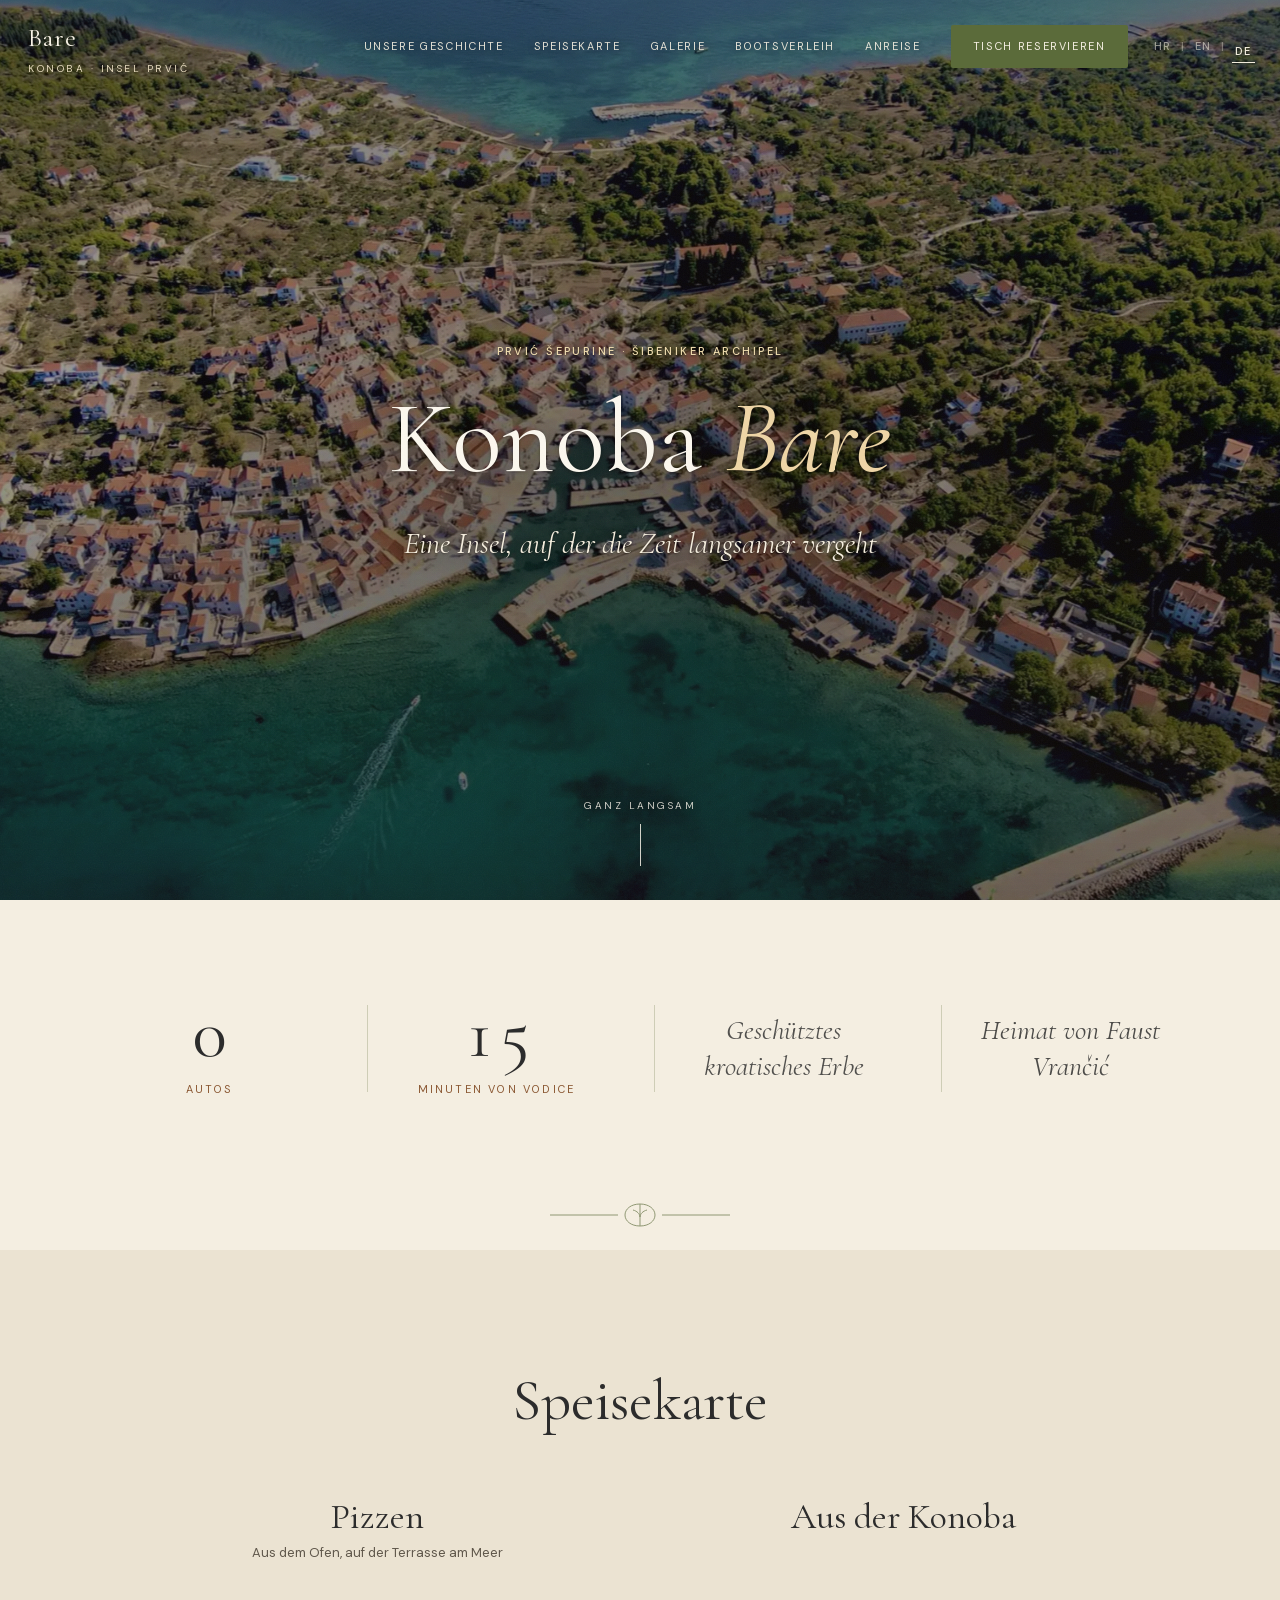
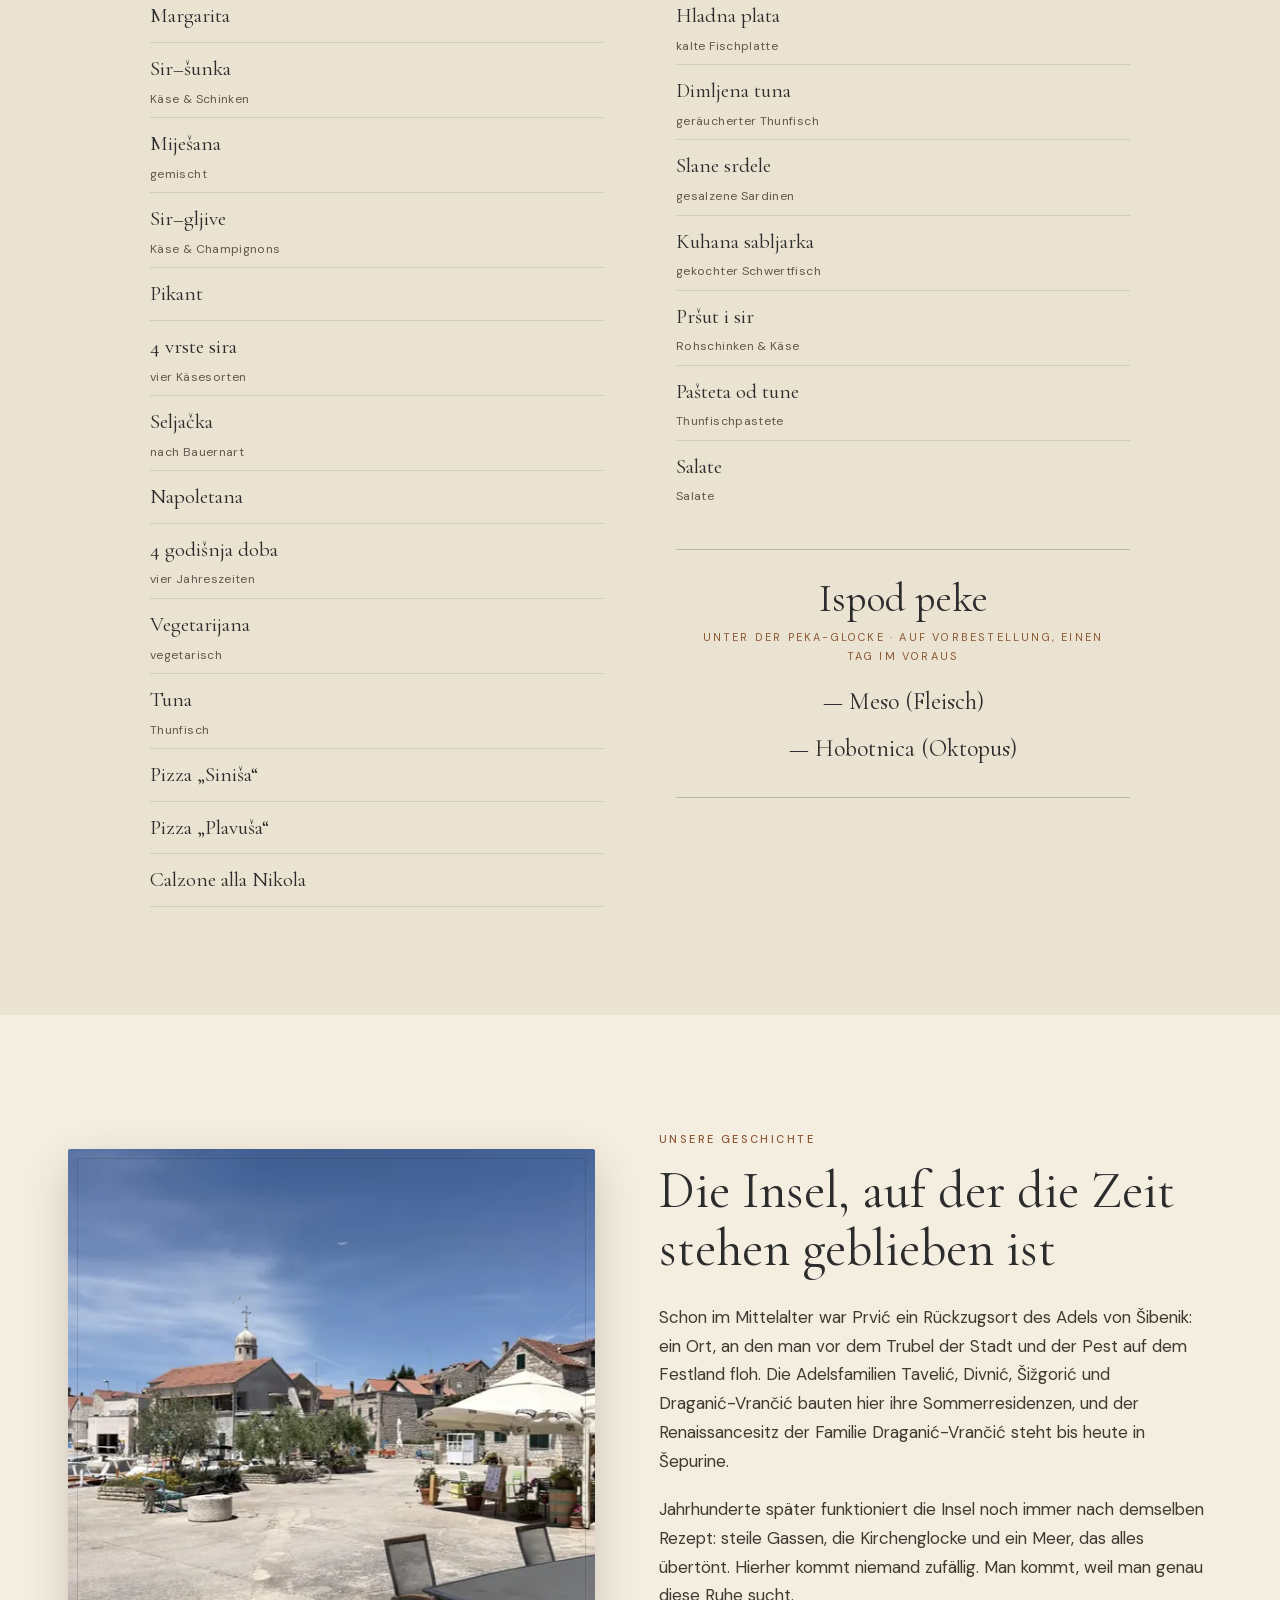
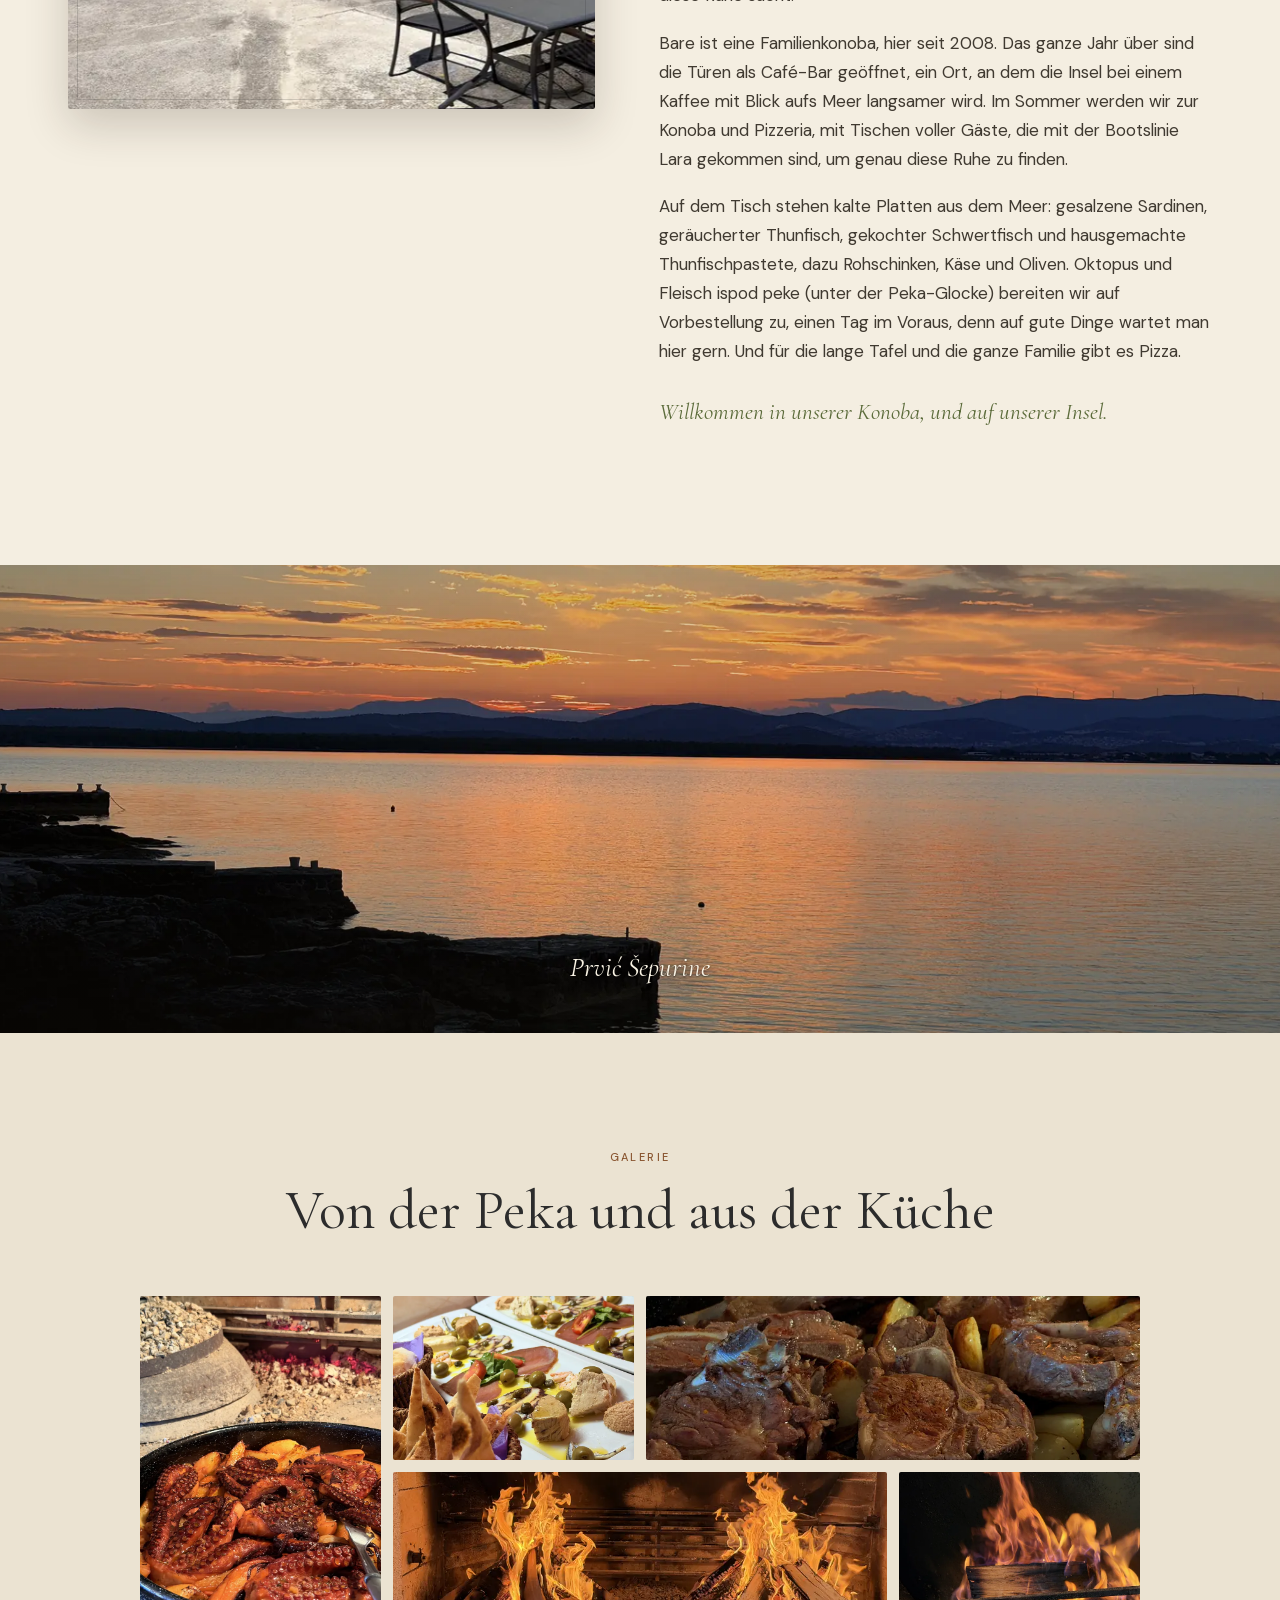
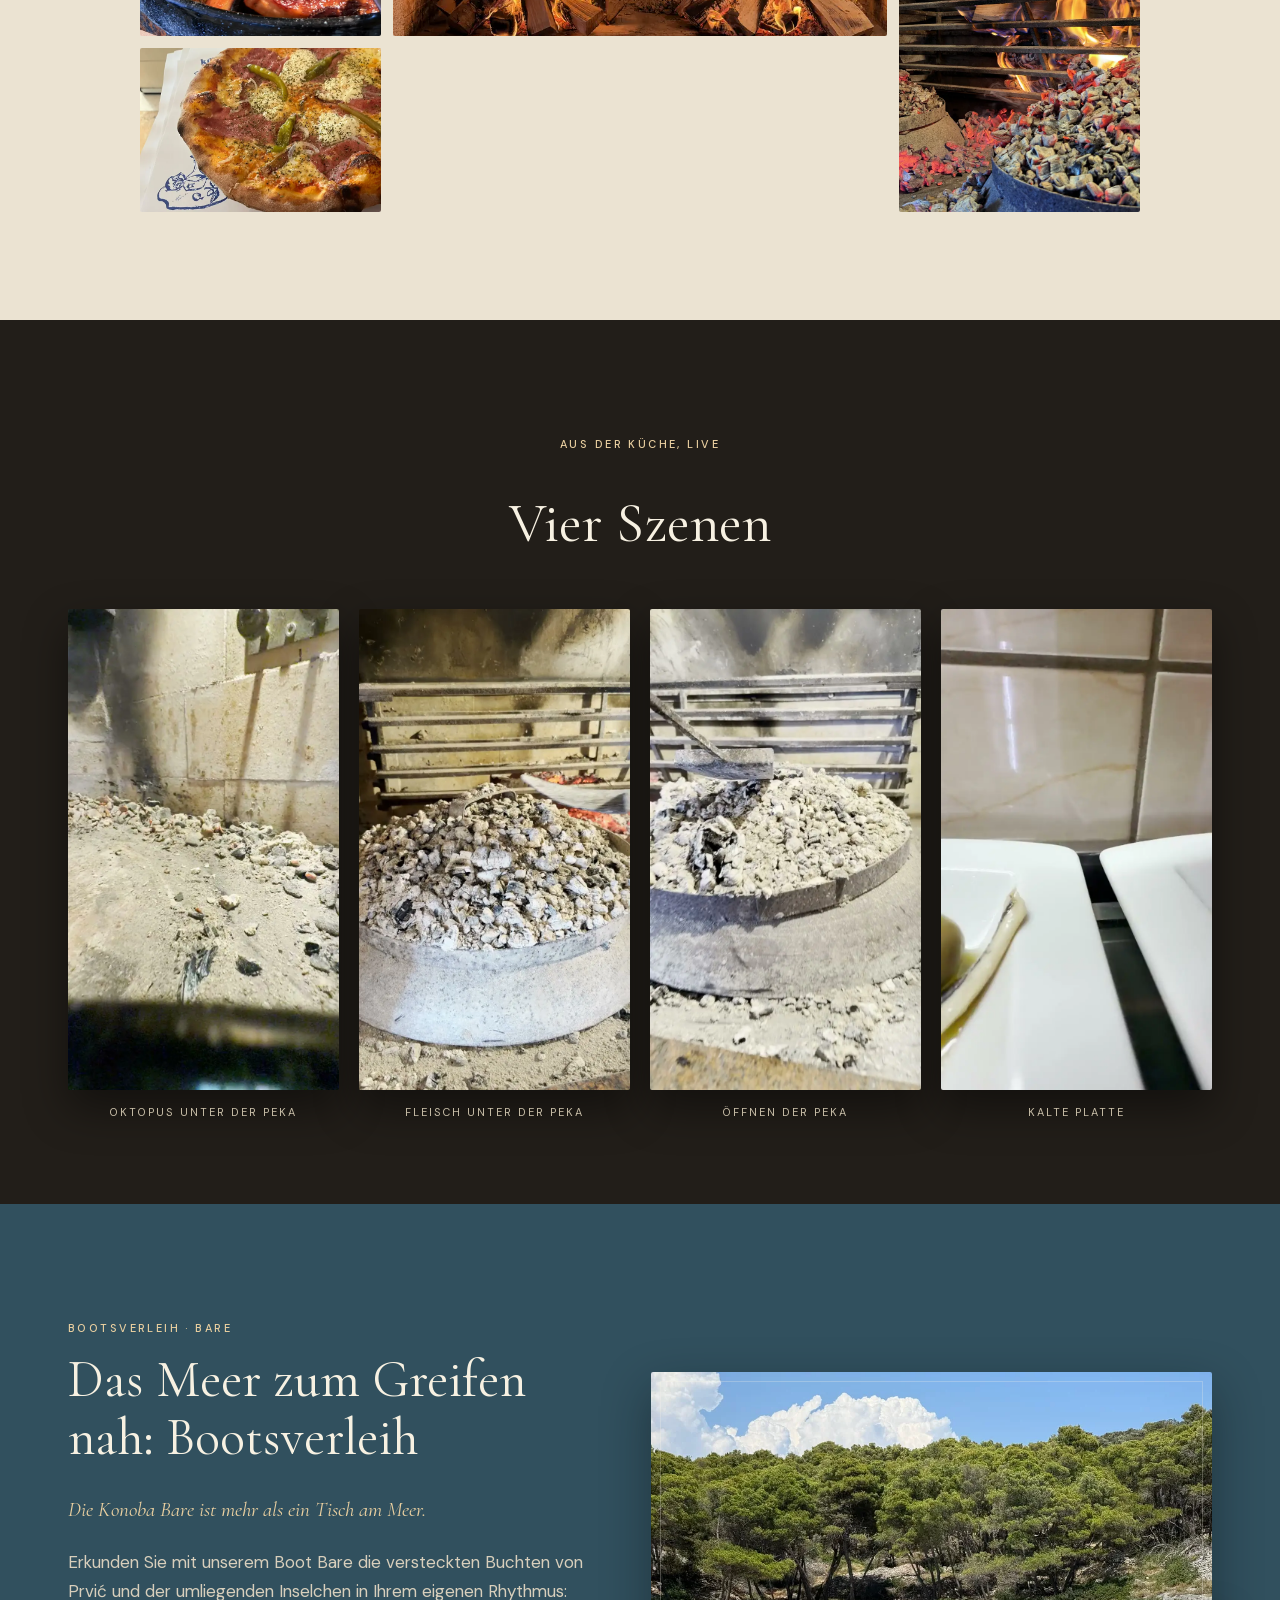
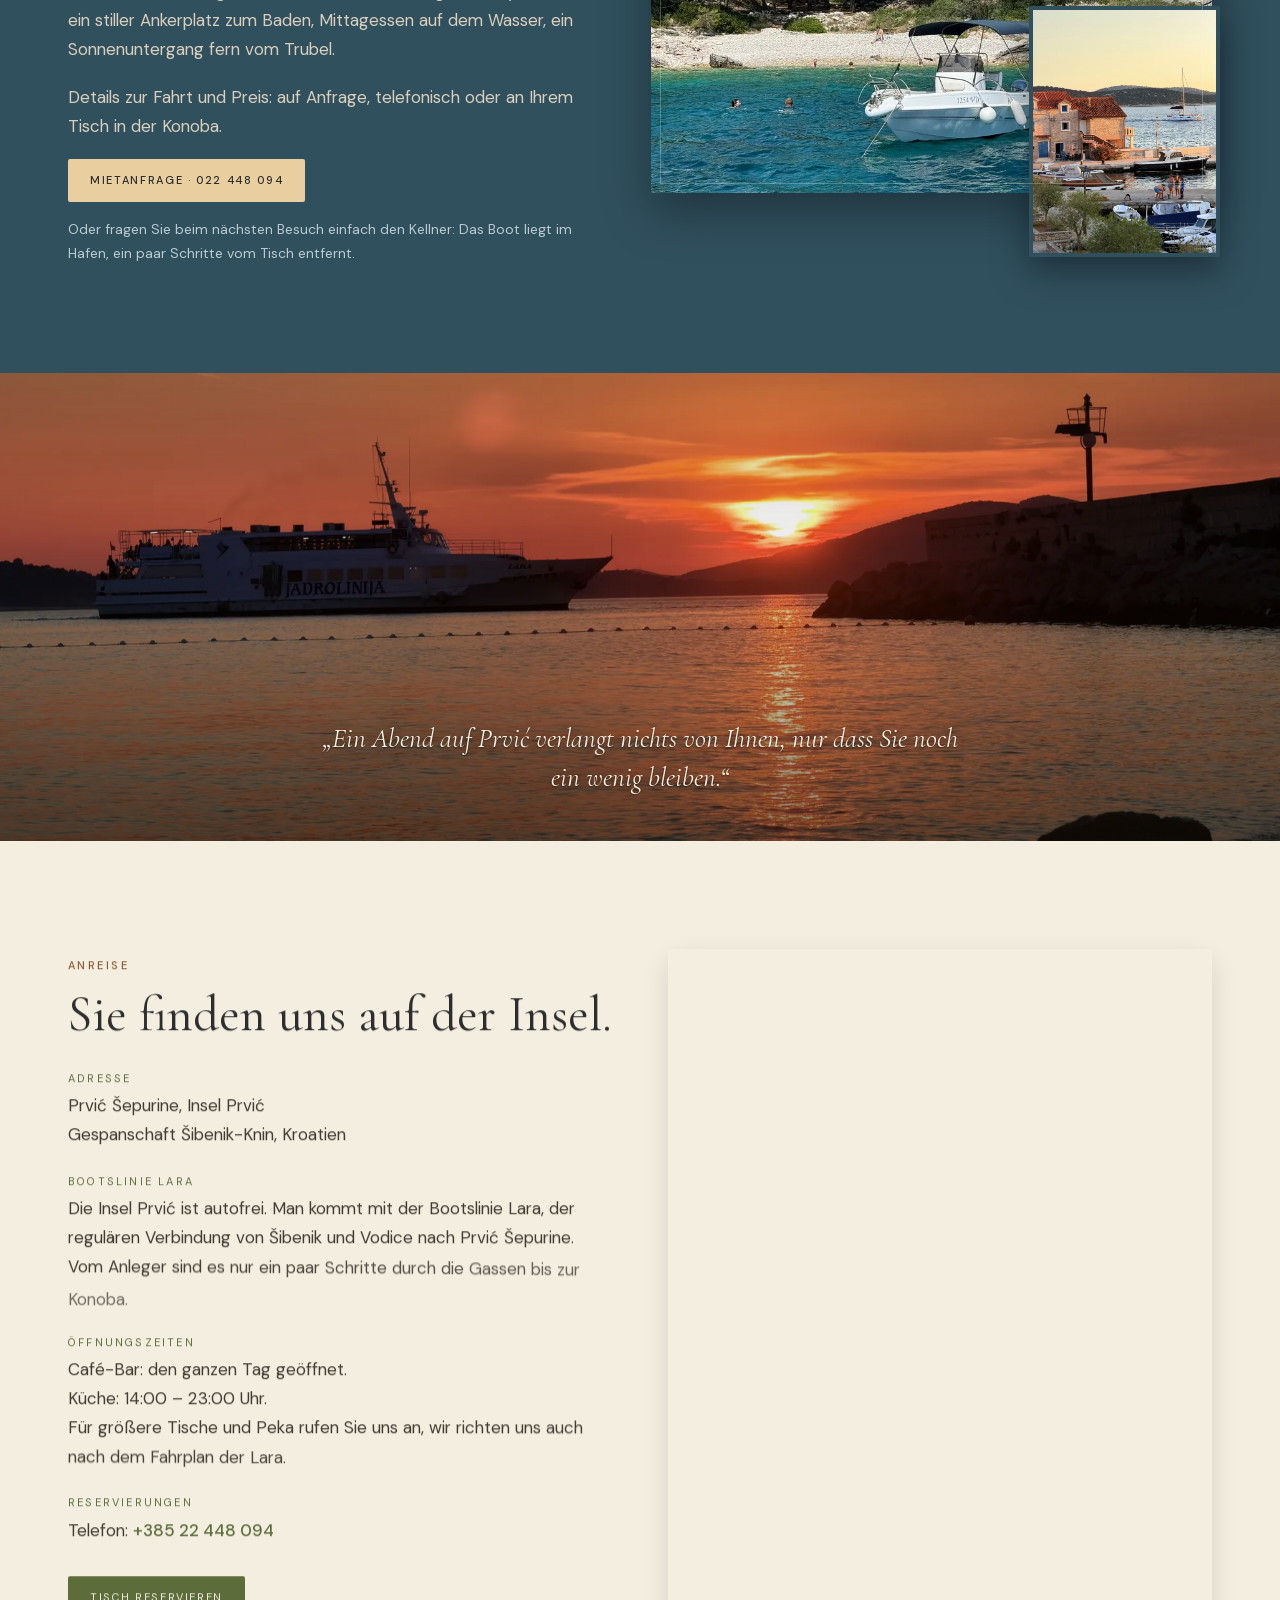
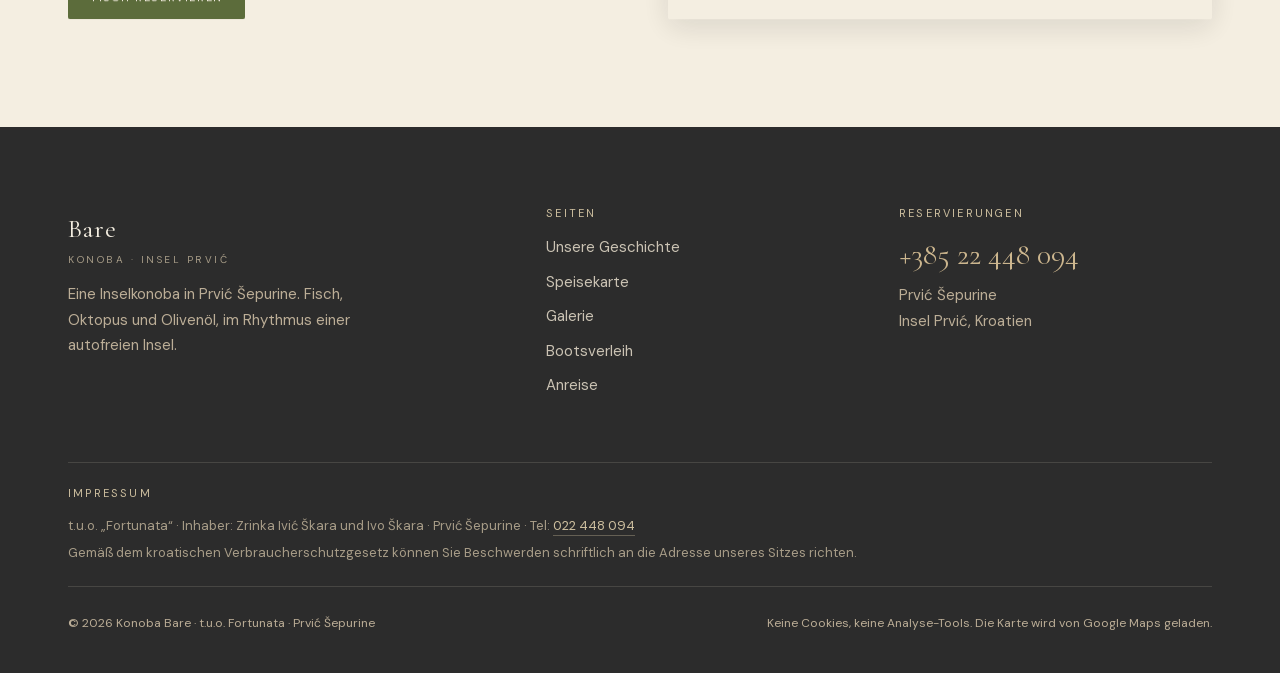
==== commit 129e5d12: "5. runda: scrub sekcija van → Četiri kadra, mapa odmah vidljiva, impressum, switcher/tel popravci - " ====
--- a/de/index.html
+++ b/de/index.html
@@ -99,7 +99,8 @@
   header .logo{margin-right:auto}
   header.scrolled{background-color:rgba(244,238,225,.95);box-shadow:0 1px 0 rgba(44,44,44,.08)}
   .logo{font-family:var(--font-display);font-size:26px;letter-spacing:.04em;transition:color .4s ease,text-shadow .4s ease}
-  .logo small{display:block;font-family:var(--font-body);font-size:10px;letter-spacing:.25em;text-transform:uppercase;color:#675D50;transition:color .4s ease}
+  .logo small{display:block;font-family:var(--font-body);font-size:10px;letter-spacing:.25em;text-transform:uppercase;color:#675D50;transition:color .4s ease;white-space:nowrap}
+  nav.main a,.btn-res{white-space:nowrap}
   nav.main{display:flex;gap:30px;align-items:center}
   nav.main a{font-size:11px;letter-spacing:.15em;text-transform:uppercase;color:var(--charcoal);opacity:.8;transition:opacity .25s,color .4s ease,text-shadow .4s ease}
   nav.main a:hover{opacity:1}
@@ -125,7 +126,7 @@
   .lang-switch{display:flex;align-items:center;gap:9px;font-size:11px;letter-spacing:.15em;font-weight:500}
   .lang-switch a{color:var(--charcoal);opacity:.55;transition:opacity .25s,color .4s ease,text-shadow .4s ease;padding:12px 3px;margin:-12px -3px}
   .lang-switch a:hover{opacity:1}
-  .lang-switch a[aria-current="true"]{opacity:1;border-bottom:1px solid currentColor;padding-bottom:1px}
+  .lang-switch a[aria-current="page"]{opacity:1;border-bottom:1px solid currentColor;padding-bottom:1px}
   .lang-switch .sep{opacity:.35;color:var(--charcoal);transition:color .4s ease}
   header:not(.scrolled) .lang-switch a{color:#F4EEDF;text-shadow:0 1px 10px rgba(15,11,6,.55)}
   header:not(.scrolled) .lang-switch .sep{color:#F4EEDF}
@@ -136,7 +137,12 @@
   .call-mini{display:none;align-items:center;justify-content:center;width:40px;height:40px;flex:0 0 40px;border-radius:50%;background:var(--olive);transition:background .3s}
   .call-mini:hover{background:var(--terra-ink)}
   .call-mini svg{width:17px;height:17px;stroke:#F4EEE1;fill:none}
-  @media(max-width:860px){.call-mini{display:flex}}
+  /* hamburger već od 1080px — puni nav s CTA-om ne stane pouzdano ispod toga (DE stringovi najdulji) */
+  @media(max-width:1080px){
+    nav.main{display:none}
+    .menu-toggle{display:flex}
+    .call-mini{display:flex}
+  }
 
   /* HERO */
   .hero{position:relative;height:100vh;min-height:620px;overflow:hidden;display:flex;align-items:center;justify-content:center}
@@ -202,17 +208,13 @@
   .peka-opts{list-style:none;margin-top:14px}
   .peka-opts li{font-family:var(--font-display);font-size:24px;padding:3px 0}
 
-  /* SCROLL VIDEO — otkrivanje peke */
-  .videosec{position:relative;background:#221E19;overflow:hidden}
-  .video-inner{position:relative;height:100vh;min-height:560px;display:flex;align-items:center;justify-content:center;gap:0}
-  .video-inner video{height:86vh;max-height:900px;width:auto;border-radius:2px;box-shadow:0 24px 60px rgba(0,0,0,.5)}
-
-  /* VIDEO MOMENTI — triptih kratkih kadrova iz kuhinje (autoplay loop kad uđu u kadar) */
+  /* VIDEO MOMENTI — četiri kratka kadra iz kuhinje (autoplay loop kad uđu u kadar);
+     scroll-scrub pin sekcija UKLONJENA (nalog klijenta 2026-07-06) — peka video je sad u ovom redu */
   .moments{background:#221E19;color:#EDE6D5}
   .moments .head{text-align:center;margin-bottom:54px}
   .moments .head h2{font-size:clamp(32px,5vw,56px);margin-top:.18em;color:#F7F1E2}
   .moments .eyebrow{color:#E9CFA0}
-  .mom-grid{display:grid;grid-template-columns:repeat(3,1fr);gap:22px;max-width:960px;margin:0 auto}
+  .mom-grid{display:grid;grid-template-columns:repeat(4,1fr);gap:20px;max-width:1180px;margin:0 auto}
   .mom-grid figure{margin:0}
   .mom-grid video{display:block;width:100%;height:auto;aspect-ratio:9/16;object-fit:cover;border-radius:2px;
     box-shadow:0 18px 44px rgba(0,0,0,.45);background:#181511}
@@ -258,8 +260,14 @@
   .gal-grid .g4{grid-column:1;grid-row:3}
   .gal-grid .g8{grid-column:2;grid-row:3}
   .gal-grid .g6{grid-column:3;grid-row:3}
-  .gal-grid figcaption{position:absolute;left:14px;bottom:12px;color:#F7F2E7;font-size:11px;letter-spacing:.15em;text-transform:uppercase;opacity:0;transition:opacity .35s;text-shadow:0 1px 6px rgba(0,0,0,.5)}
+  .gal-grid figcaption{position:absolute;left:14px;bottom:12px;z-index:2;color:#F7F2E7;font-size:11px;letter-spacing:.15em;text-transform:uppercase;opacity:0;transition:opacity .35s;text-shadow:0 1px 6px rgba(0,0,0,.5)}
   .gal-grid figure:hover figcaption{opacity:1}
+  /* touch uređaji nemaju hover: natpisi stalno vidljivi uz donji scrim za čitljivost */
+  @media(hover:none){
+    .gal-grid figcaption{opacity:1}
+    .gal-grid figure::after{content:"";position:absolute;left:0;right:0;bottom:0;height:56px;pointer-events:none;
+      background:linear-gradient(transparent,rgba(0,0,0,.45))}
+  }
 
   /* AMBIJENTALNE TRAKE — full-bleed razdjelnici (ugođaj, ne galerija) */
   .band{position:relative;height:52vh;min-height:320px;max-height:560px;overflow:hidden}
@@ -290,15 +298,6 @@
   .boat-imgs .accent{position:absolute;right:-8px;bottom:0;width:34%;overflow:hidden;border-radius:2px;box-shadow:0 14px 34px rgba(12,20,24,.5);border:4px solid #31505E}
   .boat-imgs .accent img{width:100%;height:auto}
 
-  /* MAP FACADE — karta se učitava tek na klik (GDPR) */
-  .map-facade{position:relative;display:flex;flex-direction:column;align-items:center;justify-content:center;gap:14px;
-    width:100%;min-height:380px;height:100%;background:var(--bg-alt);border:1px solid rgba(140,127,114,.3);border-radius:2px;
-    text-align:center;padding:32px;cursor:pointer;font:inherit;color:inherit;appearance:none;-webkit-appearance:none}
-  .map-facade svg{width:44px;height:44px;stroke:var(--olive);fill:none;opacity:.8}
-  .map-facade strong{font-family:var(--font-display);font-weight:500;font-size:22px}
-  .map-facade small{font-size:12px;color:var(--stone-ink);max-width:340px;line-height:1.5}
-  .map-facade .btn-res{margin-top:4px}
-
   /* LOCATION */
   .location{background:var(--bg-parchment)}
   .location .grid{display:grid;grid-template-columns:1fr 1fr;gap:56px;align-items:stretch}
@@ -319,6 +318,10 @@
   footer a.fl{display:block;color:#E7DECC;font-size:15px;margin-bottom:9px;opacity:.85;transition:opacity .25s}
   footer a.fl:hover{opacity:1;color:#E9CFA0}
   footer a.fl.phone{font-family:var(--font-display);font-size:30px;color:#E9CFA0;line-height:1.3}
+  /* IMPRESSUM — pravni podaci iznad copyright retka */
+  .impressum{border-top:1px solid rgba(231,222,204,.14);padding:24px 0 22px}
+  .impressum p{font-size:13px;color:#a89d88;max-width:none;margin-top:6px;line-height:1.65}
+  .impressum a{color:#cdbf9f;border-bottom:1px solid rgba(205,191,159,.35);padding-bottom:1px}
   .copyright{border-top:1px solid rgba(231,222,204,.14);padding-top:26px;font-size:12px;color:#BCAE97;display:flex;justify-content:space-between;flex-wrap:wrap;gap:12px}
 
   /* MOBILE NAV PANEL */
@@ -328,8 +331,7 @@
   .mobile-nav .close{position:absolute;top:22px;right:26px;font-size:30px;cursor:pointer}
 
   @media(max-width:860px){
-    nav.main{display:none}
-    .menu-toggle{display:flex}
+    html{scroll-padding-top:96px}
     .story .grid,.location .grid,.boat .grid{grid-template-columns:1fr;gap:36px}
     .boat-imgs{padding-bottom:0}
     .boat-imgs .accent{display:none}
@@ -340,6 +342,7 @@
     .story-img img{height:360px}
     .menu-cols{grid-template-columns:1fr;gap:56px}
     .part-note-spacer{display:none}
+    .mom-grid{grid-template-columns:repeat(2,1fr);gap:22px;max-width:640px}
     .stats{padding:64px 0 56px}
     .stat-grid{grid-template-columns:1fr 1fr;gap:36px 20px}
     .stat+.stat::before{display:none}
@@ -350,8 +353,6 @@
     .pad{padding:74px 0}
   }
   @media(max-width:767px){
-    .video-inner{height:auto;min-height:0;padding:56px 0;flex-direction:column}
-    .video-inner video{height:auto;width:min(78vw,420px)}
     .mom-grid{grid-template-columns:1fr;gap:40px;max-width:min(78vw,400px)}
   }
   @media(max-width:520px){
@@ -380,10 +381,10 @@
     <a href="#galerija">Galerie</a>
     <a href="#najam-broda">Bootsverleih</a>
     <a href="#lokacija">Anreise</a>
-    <a href="#lokacija" class="btn-res">Tisch reservieren</a>
+    <a href="tel:+38522448094" class="btn-res">Tisch reservieren</a>
   </nav>
   <div class="lang-switch" aria-label="Sprache wählen">
-    <a href="../" lang="hr" hreflang="hr" aria-label="Hrvatski">HR</a><span class="sep" aria-hidden="true">|</span><a href="../en/" lang="en" hreflang="en" aria-label="English">EN</a><span class="sep" aria-hidden="true">|</span><a href="./" aria-current="page" lang="de" hreflang="de" aria-label="Deutsch">DE</a>
+    <a href="../index.html" lang="hr" hreflang="hr" aria-label="Hrvatski">HR</a><span class="sep" aria-hidden="true">|</span><a href="../en/index.html" lang="en" hreflang="en" aria-label="English">EN</a><span class="sep" aria-hidden="true">|</span><a href="index.html" aria-current="page" lang="de" hreflang="de" aria-label="Deutsch">DE</a>
   </div>
   <a href="tel:+38522448094" class="call-mini" aria-label="Konoba Bare anrufen · 022 448 094">
     <svg viewBox="0 0 24 24" stroke-width="1.8" stroke-linecap="round" stroke-linejoin="round" aria-hidden="true"><path d="M22 16.9v3a2 2 0 0 1-2.2 2 19.8 19.8 0 0 1-8.6-3.1 19.5 19.5 0 0 1-6-6A19.8 19.8 0 0 1 2.1 4.2 2 2 0 0 1 4.1 2h3a2 2 0 0 1 2 1.7c.13.96.36 1.9.7 2.8a2 2 0 0 1-.45 2.1L8.1 9.9a16 16 0 0 0 6 6l1.3-1.3a2 2 0 0 1 2.1-.45c.9.34 1.84.57 2.8.7A2 2 0 0 1 22 16.9z"/></svg>
@@ -400,7 +401,7 @@
   <a href="#lokacija">Anreise</a>
   <a href="tel:+38522448094" class="btn-res">Anrufen &amp; reservieren · 022 448 094</a>
   <div class="lang-switch" aria-label="Sprache wählen">
-    <a href="../" lang="hr" hreflang="hr" aria-label="Hrvatski">HR</a><span class="sep" aria-hidden="true">|</span><a href="../en/" lang="en" hreflang="en" aria-label="English">EN</a><span class="sep" aria-hidden="true">|</span><a href="./" aria-current="page" lang="de" hreflang="de" aria-label="Deutsch">DE</a>
+    <a href="../index.html" lang="hr" hreflang="hr" aria-label="Hrvatski">HR</a><span class="sep" aria-hidden="true">|</span><a href="../en/index.html" lang="en" hreflang="en" aria-label="English">EN</a><span class="sep" aria-hidden="true">|</span><a href="index.html" aria-current="page" lang="de" hreflang="de" aria-label="Deutsch">DE</a>
   </div>
 </div>
 
@@ -520,16 +521,6 @@
   </div>
 </section>
 
-<!-- SCROLL VIDEO — otkrivanje peke (frame vezan uz skrolanje; na mobitelu tihi loop) -->
-<section class="videosec" id="peka-video" aria-label="Die Peka wird geöffnet">
-  <div class="video-inner">
-    <video id="pekaVideo" muted playsinline preload="metadata" poster="../assets/img/peka-poster-720.webp" width="720" height="1280">
-      <source src="../assets/video/peka-720.mp4" type="video/mp4" />
-      <source src="../assets/video/peka-720.webm" type="video/webm" />
-    </video>
-  </div>
-</section>
-
 <!-- STORY -->
 <section class="story pad" id="prica">
   <div class="wrap">
@@ -573,21 +564,21 @@
       <figure class="g1"><img src="../assets/img/gal-hobotnica-peka-800.webp" srcset="../assets/img/gal-hobotnica-peka-800.webp 800w, ../assets/img/gal-hobotnica-peka-1200.webp 1200w" sizes="(max-width:860px) 50vw, 22vw" width="1200" height="1600" loading="lazy" decoding="async" alt="Oktopus unter der Peka mit Kartoffeln, in der Pfanne der Konoba Bare"/><figcaption>Oktopus unter der Peka</figcaption></figure>
       <figure class="g7"><img src="../assets/img/gal-plata-800.webp" srcset="../assets/img/gal-plata-800.webp 800w, ../assets/img/gal-plata-1200.webp 1200w" sizes="(max-width:860px) 50vw, 22vw" width="1200" height="1600" loading="lazy" decoding="async" alt="Kalte Fischplatten mit Thunfischpastete, Oliven und hausgemachtem Brot"/><figcaption>Kalte Platte</figcaption></figure>
       <figure class="g3"><img src="../assets/img/gal-peka-meso-800.webp" srcset="../assets/img/gal-peka-meso-800.webp 800w, ../assets/img/gal-peka-meso-1200.webp 1200w" sizes="(max-width:860px) 100vw, 44vw" width="1200" height="640" loading="lazy" decoding="async" alt="Fleisch unter der Peka mit Kartoffeln in der Pfanne, Glut im Hintergrund"/><figcaption>Fleisch unter der Peka</figcaption></figure>
-      <figure class="g5"><img src="../assets/img/gal-gradele-800.webp" srcset="../assets/img/gal-gradele-800.webp 800w, ../assets/img/gal-gradele-1600.webp 1600w" sizes="(max-width:860px) 100vw, 44vw" width="1600" height="1200" loading="lazy" decoding="async" alt="Holzfeuer für die Peka in der Konoba Bare"/><figcaption>Holzfeuer</figcaption></figure>
-      <figure class="g2"><img src="../assets/img/gal-vatra-gradele-800.webp" srcset="../assets/img/gal-vatra-gradele-800.webp 800w, ../assets/img/gal-vatra-gradele-1200.webp 1200w" sizes="(max-width:860px) 50vw, 22vw" width="1200" height="1600" loading="lazy" decoding="async" alt="Flammen über dem Grill und Glut neben den Peka-Glocken in der Konoba Bare"/><figcaption>Glut und Grill</figcaption></figure>
+      <figure class="g5"><img src="../assets/img/gal-gradele-800.webp" srcset="../assets/img/gal-gradele-800.webp 800w, ../assets/img/gal-gradele-1600.webp 1600w" sizes="(max-width:860px) 100vw, 44vw" width="1600" height="1200" loading="lazy" decoding="async" alt="Vorbereitung der Peka: Holzfeuer in der Konoba Bare"/><figcaption>Vorbereitung der Peka</figcaption></figure>
+      <figure class="g2"><img src="../assets/img/gal-vatra-gradele-800.webp" srcset="../assets/img/gal-vatra-gradele-800.webp 800w, ../assets/img/gal-vatra-gradele-1200.webp 1200w" sizes="(max-width:860px) 50vw, 22vw" width="1200" height="1600" loading="lazy" decoding="async" alt="Die Peka auf der Glut in der Konoba Bare"/><figcaption>Die Peka</figcaption></figure>
       <figure class="g4"><img src="../assets/img/gal-pizza-800.webp" srcset="../assets/img/gal-pizza-800.webp 800w, ../assets/img/gal-pizza-1600.webp 1600w" sizes="(max-width:860px) 50vw, 22vw" width="1474" height="1536" loading="lazy" decoding="async" alt="Pizza aus der Konoba Bare, direkt aus dem Ofen"/><figcaption>Pizza für den ganzen Tisch</figcaption></figure>
-      <figure class="g8"><img src="../assets/img/gal-hobotnica-detalj-800.webp" srcset="../assets/img/gal-hobotnica-detalj-800.webp 800w, ../assets/img/gal-hobotnica-detalj-1200.webp 1200w" sizes="(max-width:860px) 50vw, 22vw" width="1200" height="1600" loading="lazy" decoding="async" alt="Oktopusarme mit Kartoffeln aus der Nähe, aus der Pfanne"/><figcaption>Aus der Pfanne</figcaption></figure>
+      <figure class="g8"><img src="../assets/img/gal-hobotnica-detalj-800.webp" srcset="../assets/img/gal-hobotnica-detalj-800.webp 800w, ../assets/img/gal-hobotnica-detalj-1200.webp 1200w" sizes="(max-width:860px) 50vw, 22vw" width="1200" height="1600" loading="lazy" decoding="async" alt="Oktopusarme mit Kartoffeln aus der Nähe"/><figcaption>Oktopus</figcaption></figure>
       <figure class="g6"><img src="../assets/img/gal-pizza-terasa-clean-800.webp" srcset="../assets/img/gal-pizza-terasa-clean-800.webp 800w, ../assets/img/gal-pizza-terasa-clean-1100.webp 1100w" sizes="(max-width:860px) 50vw, 22vw" width="1100" height="1331" loading="lazy" decoding="async" alt="Pizza mit Rucola auf einem Terrassentisch der Konoba Bare"/><figcaption>Auf der Terrasse am Meer</figcaption></figure>
     </div>
   </div>
 </section>
 
-<!-- VIDEO MOMENTI — tri kratka kadra iz kuhinje (tihi loop kad uđu u kadar; bez pina, ne diraju scroll) -->
+<!-- VIDEO MOMENTI — četiri kratka kadra iz kuhinje (tihi loop kad uđu u kadar; bez pina, ne diraju scroll) -->
 <section class="moments pad" id="momenti" aria-label="Videomomente aus der Küche">
   <div class="wrap">
     <div class="head">
       <span class="eyebrow reveal">Aus der Küche, live</span>
-      <h2 class="reveal">Drei Szenen</h2>
+      <h2 class="reveal">Vier Szenen</h2>
     </div>
     <div class="mom-grid">
       <figure class="reveal">
@@ -601,6 +592,12 @@
           <source src="../assets/video/bare-peka-meso-720.mp4" type="video/mp4" />
         </video>
         <figcaption>Fleisch unter der Peka</figcaption>
+      </figure>
+      <figure class="reveal">
+        <video muted playsinline loop preload="none" poster="../assets/img/peka-poster-720.webp" width="720" height="1280" aria-label="Die Glut wird beiseitegeschoben und die Peka-Glocke vom Oktopus gehoben">
+          <source src="../assets/video/peka-720.mp4" type="video/mp4" />
+        </video>
+        <figcaption>Öffnen der Peka</figcaption>
       </figure>
       <figure class="reveal">
         <video muted playsinline loop preload="none" poster="../assets/img/bare-plata-poster-720.webp" width="720" height="1280" aria-label="Anrichten der kalten Platte: Thunfisch, Oliven, Kapern und Oktopussalat">
@@ -679,13 +676,11 @@
         <a href="tel:+38522448094" class="btn-res" style="margin-top:6px">Tisch reservieren</a>
       </div>
       <div class="map-wrap reveal">
-        <!-- Karta: keyless Google Maps embed, učitava se tek na klik (GDPR facade) -->
-        <button type="button" class="map-facade" id="mapFacade">
-          <svg viewBox="0 0 44 44" aria-hidden="true"><circle cx="22" cy="18" r="6" stroke-width="1.5"/><path d="M22 2c-8.8 0-16 7-16 15.6C6 29 22 42 22 42s16-13 16-24.4C38 9 30.8 2 22 2z" stroke-width="1.5"/></svg>
-          <strong>Konoba Bare, Prvić Šepurine</strong>
-          <small>Mit einem Klick wird die interaktive Google-Maps-Karte geladen. Erst dann erhält Google Ihre IP-Adresse.</small>
-          <span class="btn-res">Karte anzeigen</span>
-        </button>
+        <!-- Karta: keyless Google Maps embed, vidljiva odmah (klijent 2026-07-06 tražio bez klika);
+             loading="lazy" = browser je dohvaća tek blizu viewporta, i dalje NIKAD Maps JS API / key= -->
+        <iframe src="https://maps.google.com/maps?q=Konoba+Bare+Prvic+Sepurine&output=embed"
+                loading="lazy" title="Karte — Konoba Bare, Prvić Šepurine"
+                referrerpolicy="no-referrer-when-downgrade"></iframe>
       </div>
     </div>
   </div>
@@ -713,10 +708,21 @@
         <p style="margin-top:8px">Prvić Šepurine<br/>Insel Prvić, Kroatien</p>
       </div>
     </div>
+    <!-- IMPRESSUM — pravni podaci (vlasnici i naziv po nalogu klijenta 2026-07-06; content-truth: bez izmišljanja) -->
+    <div class="impressum">
+      <h3>Impressum</h3>
+      <p>
+        t.u.o. „Fortunata“<!-- TODO[klijent]: potvrditi točan registrirani naziv obrta -->
+        · Inhaber: Zrinka Ivić Škara und Ivo Škara
+        · Prvić Šepurine<!-- TODO[klijent]: točna ulica i kućni broj sjedišta -->
+        <!-- TODO[klijent]: OIB obrta — OBAVEZNO dodati prije objave klijentu -->
+        · Tel: <a href="tel:+38522448094">022 448 094</a><!-- TODO[klijent]: + službeni e-mail ako postoji -->
+      </p>
+      <p>Gemäß dem kroatischen Verbraucherschutzgesetz können Sie Beschwerden schriftlich an die Adresse unseres Sitzes richten.<!-- TODO[klijent]: adresa/e-mail za podnošenje prigovora --></p>
+    </div>
     <div class="copyright">
-      <!-- TODO[klijent]: potvrditi točan pravni oblik i naziv (t.u.o. Fortunata) za impressum -->
       <span>© 2026 Konoba Bare · t.u.o. Fortunata · Prvić Šepurine</span>
-      <span>Keine Cookies, keine Analyse-Tools. Die Karte (Google Maps) lädt erst nach Ihrem Klick.</span>
+      <span>Keine Cookies, keine Analyse-Tools. Die Karte wird von Google Maps geladen.</span>
     </div>
   </div>
 </footer>
@@ -727,6 +733,14 @@
 <script>
 (function(){
   var reduce = window.matchMedia('(prefers-reduced-motion: reduce)').matches;
+
+  // Jezični switcher: ponesi trenutnu sekciju (#hash) na drugu jezičnu verziju
+  document.querySelectorAll('.lang-switch a').forEach(function(a){
+    a.addEventListener('click',function(e){
+      if(this.hasAttribute('aria-current'))return;
+      if(location.hash){e.preventDefault();location.href=this.getAttribute('href')+location.hash;}
+    });
+  });
 
   // Nativno skrolanje (Lenis uklonjen) — sidreni linkovi glatko skrolaju kroz CSS scroll-behavior;
   // JS samo premješta fokus na cilj radi pristupačnosti (bez preventDefault, ne dira scroll)
@@ -763,20 +777,8 @@
     }
   });
 
-  // Map facade — keyless Google Maps iframe učitava se tek na klik (GDPR)
-  var mf=document.getElementById('mapFacade');
-  if(mf){
-    mf.addEventListener('click',function(){
-      var f=document.createElement('iframe');
-      f.src='https://maps.google.com/maps?q=Konoba+Bare+Prvic+Sepurine&output=embed';
-      f.loading='lazy'; f.title='Karte — Konoba Bare, Prvić Šepurine';
-      f.setAttribute('referrerpolicy','no-referrer-when-downgrade');
-      mf.parentNode.replaceChild(f,mf);
-      f.addEventListener('load',function(){f.focus();});
-    });
-  }
-
   // VIDEO MOMENTI — tihi loop samo dok su u kadru (bateriju štedi pause izvan kadra);
+  // tap/klik na video = pauza/nastavak (WCAG 2.2.2 — auto-pokretni sadržaj mora imati stop);
   // reduced-motion ili bez IO: bez autoplaya, ručne kontrole
   var moms=document.querySelectorAll('.mom-grid video');
   if(moms.length){
@@ -788,11 +790,18 @@
           var v=en.target;
           if(en.isIntersecting){
             if(v.preload!=='auto'){v.preload='auto';v.load();}
-            var p=v.play(); if(p&&p.catch)p.catch(function(){});
+            if(!v.dataset.userPaused){var p=v.play(); if(p&&p.catch)p.catch(function(){});}
           } else { v.pause(); }
         });
       },{rootMargin:'120px 0px',threshold:.15});
-      moms.forEach(function(v){mio.observe(v);});
+      moms.forEach(function(v){
+        mio.observe(v);
+        v.style.cursor='pointer';
+        v.addEventListener('click',function(){
+          if(v.paused){delete v.dataset.userPaused;var p=v.play();if(p&&p.catch)p.catch(function(){});}
+          else{v.dataset.userPaused='1';v.pause();}
+        });
+      });
     }
   }
 
@@ -895,48 +904,9 @@
         .to(padWord,{opacity:1,duration:.6},'-=0.25');
     }
 
-    // SCROLL VIDEO — frame vezan uz skrolanje (desktop, pin); mobitel: tihi autoplay loop
-    var vsec=document.querySelector('.videosec'),vid=document.getElementById('pekaVideo');
-    if(vsec && vid){
-      if(window.matchMedia('(min-width: 768px)').matches){
-        // pin + scrub tween ODMAH (bez čekanja downloada — layout se ne pomiče naknadno)
-        gsap.fromTo(vid,{currentTime:0},{currentTime:13.9,ease:'none',
-          scrollTrigger:{trigger:vsec,start:'top top',end:'+=220%',pin:true,scrub:0.6,anticipatePin:1}});
-        // blob-swap: desktop scrub dohvaća ZASEBAN all-intra file (peka-scrub-608.mp4, g=1 —
-        // svaki frame keyframe pa je currentTime seek trenutan i scrub gladak na 60fps);
-        // blob URL je uvijek potpuno seekable; fetch se odgađa do ~2.5 ekrana od sekcije.
-        // Ako fetch padne, ostaje <source> file (g=15) — scrub radi, samo grublje.
-        var vBooted=false;
-        var vBoot=function(){
-          if(vBooted)return;vBooted=true;
-          var doFetch=function(){
-            var scrubUrl=new URL('peka-scrub-608.mp4', vid.currentSrc).href;
-            fetch(scrubUrl).then(function(r){if(!r.ok)throw 0;return r.blob();}).then(function(b){
-              vid.src=URL.createObjectURL(b);vid.load();
-            }).catch(function(){});
-          };
-          if(vid.currentSrc)doFetch();
-          else{vid.addEventListener('loadedmetadata',doFetch,{once:true});vid.load();}
-        };
-        ScrollTrigger.create({trigger:vsec,start:'top 250%',once:true,onEnter:vBoot});
-      } else {
-        // mobitel: tihi autoplay loop — iOS traži muted kao PROPERTY + playsinline; play() se
-        // pokušava na ulasku u kadar i još jednom na prvi dodir (low-power mode zna odbiti prvi)
-        vid.setAttribute('loop','');
-        vid.setAttribute('autoplay','');
-        vid.muted=true;
-        vid.preload='auto';
-        var vPlay=function(){var p=vid.play();if(p&&p.catch)p.catch(function(){});};
-        ScrollTrigger.create({trigger:vsec,start:'top 90%',once:true,
-          onEnter:function(){vid.load();vPlay();}});
-        document.addEventListener('touchstart',vPlay,{once:true,passive:true});
-      }
-    }
+    // (scroll-scrub video sekcija UKLONJENA — nalog klijenta 2026-07-06; peka video je u .mom-grid redu)
   } else {
     document.querySelectorAll('.reveal, .t-reveal, .s-reveal').forEach(function(el){el.style.opacity=1;el.style.transform='none';el.style.filter='none';});
-    // reduced-motion / bez GSAP-a: video bez scrub efekta dobiva kontrole za ručnu reprodukciju
-    var rmVid=document.getElementById('pekaVideo');
-    if(rmVid)rmVid.setAttribute('controls','');
   }
 })();
 </script>
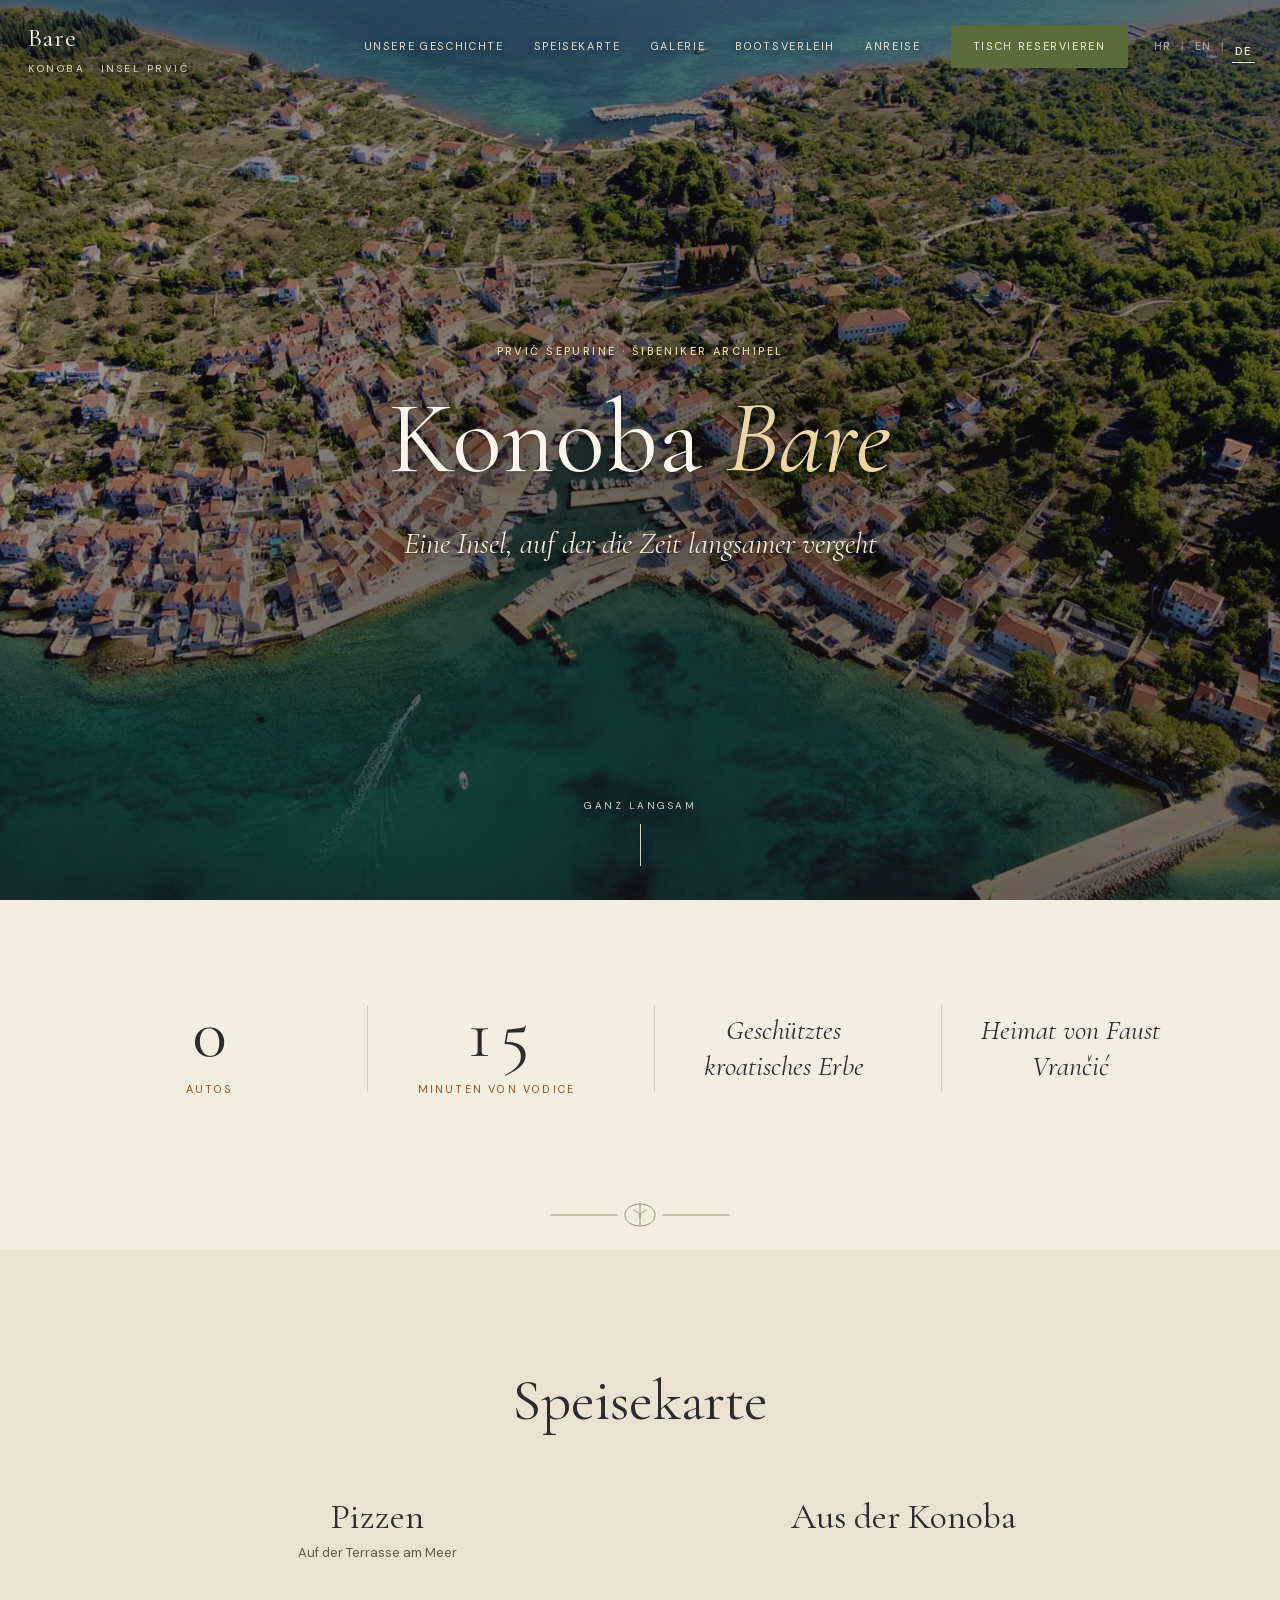
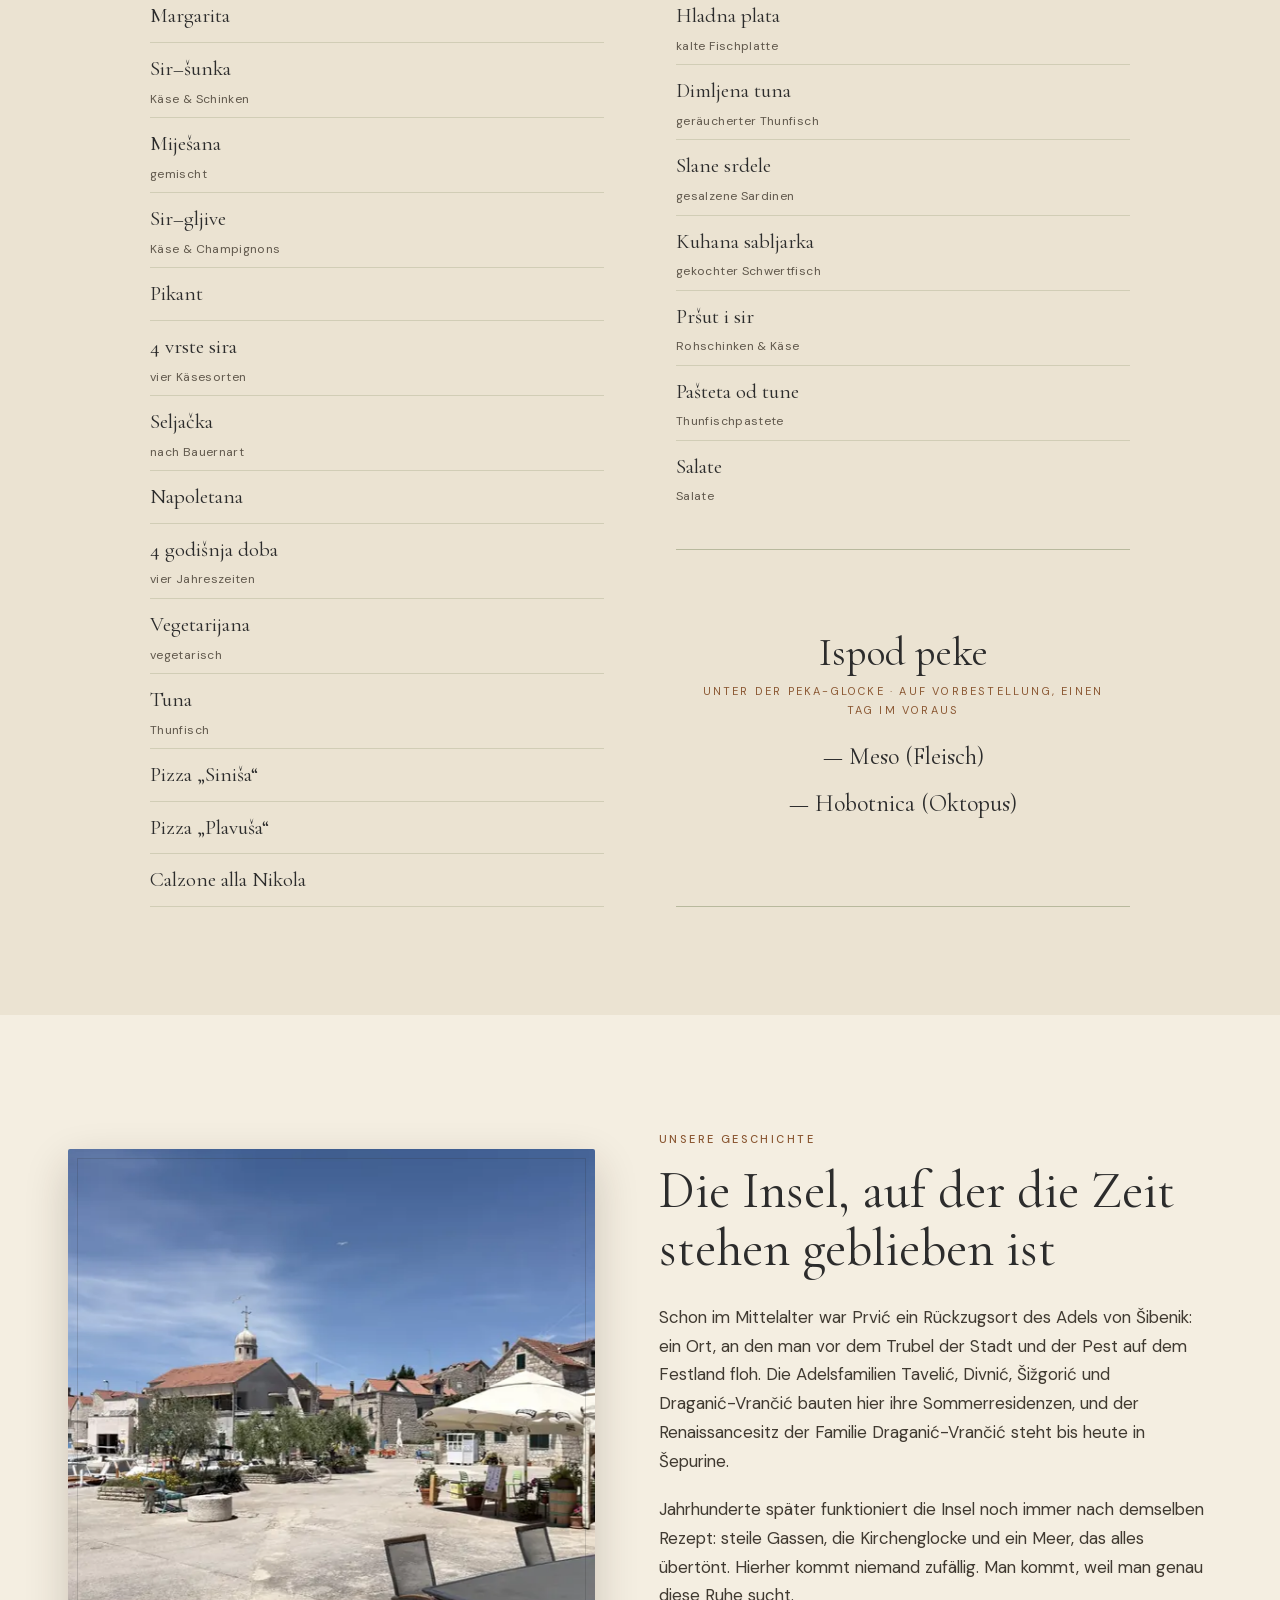
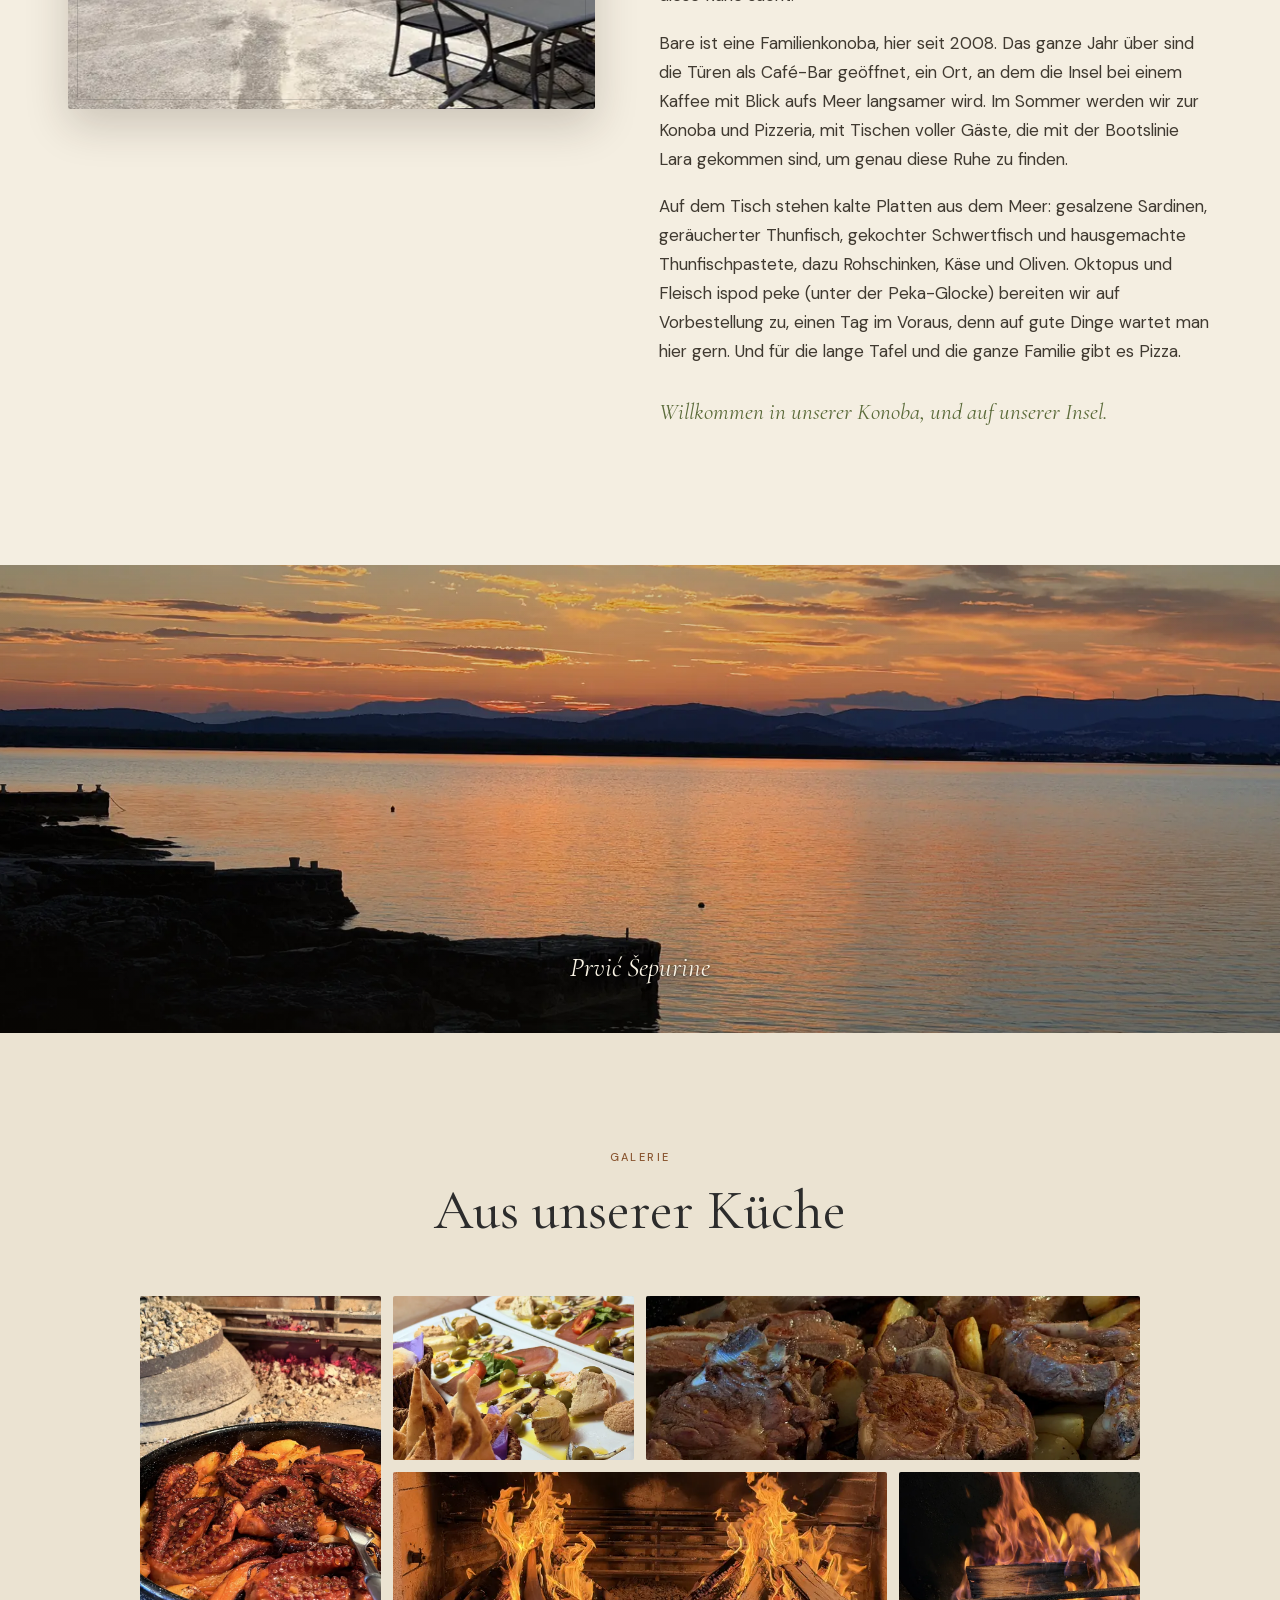
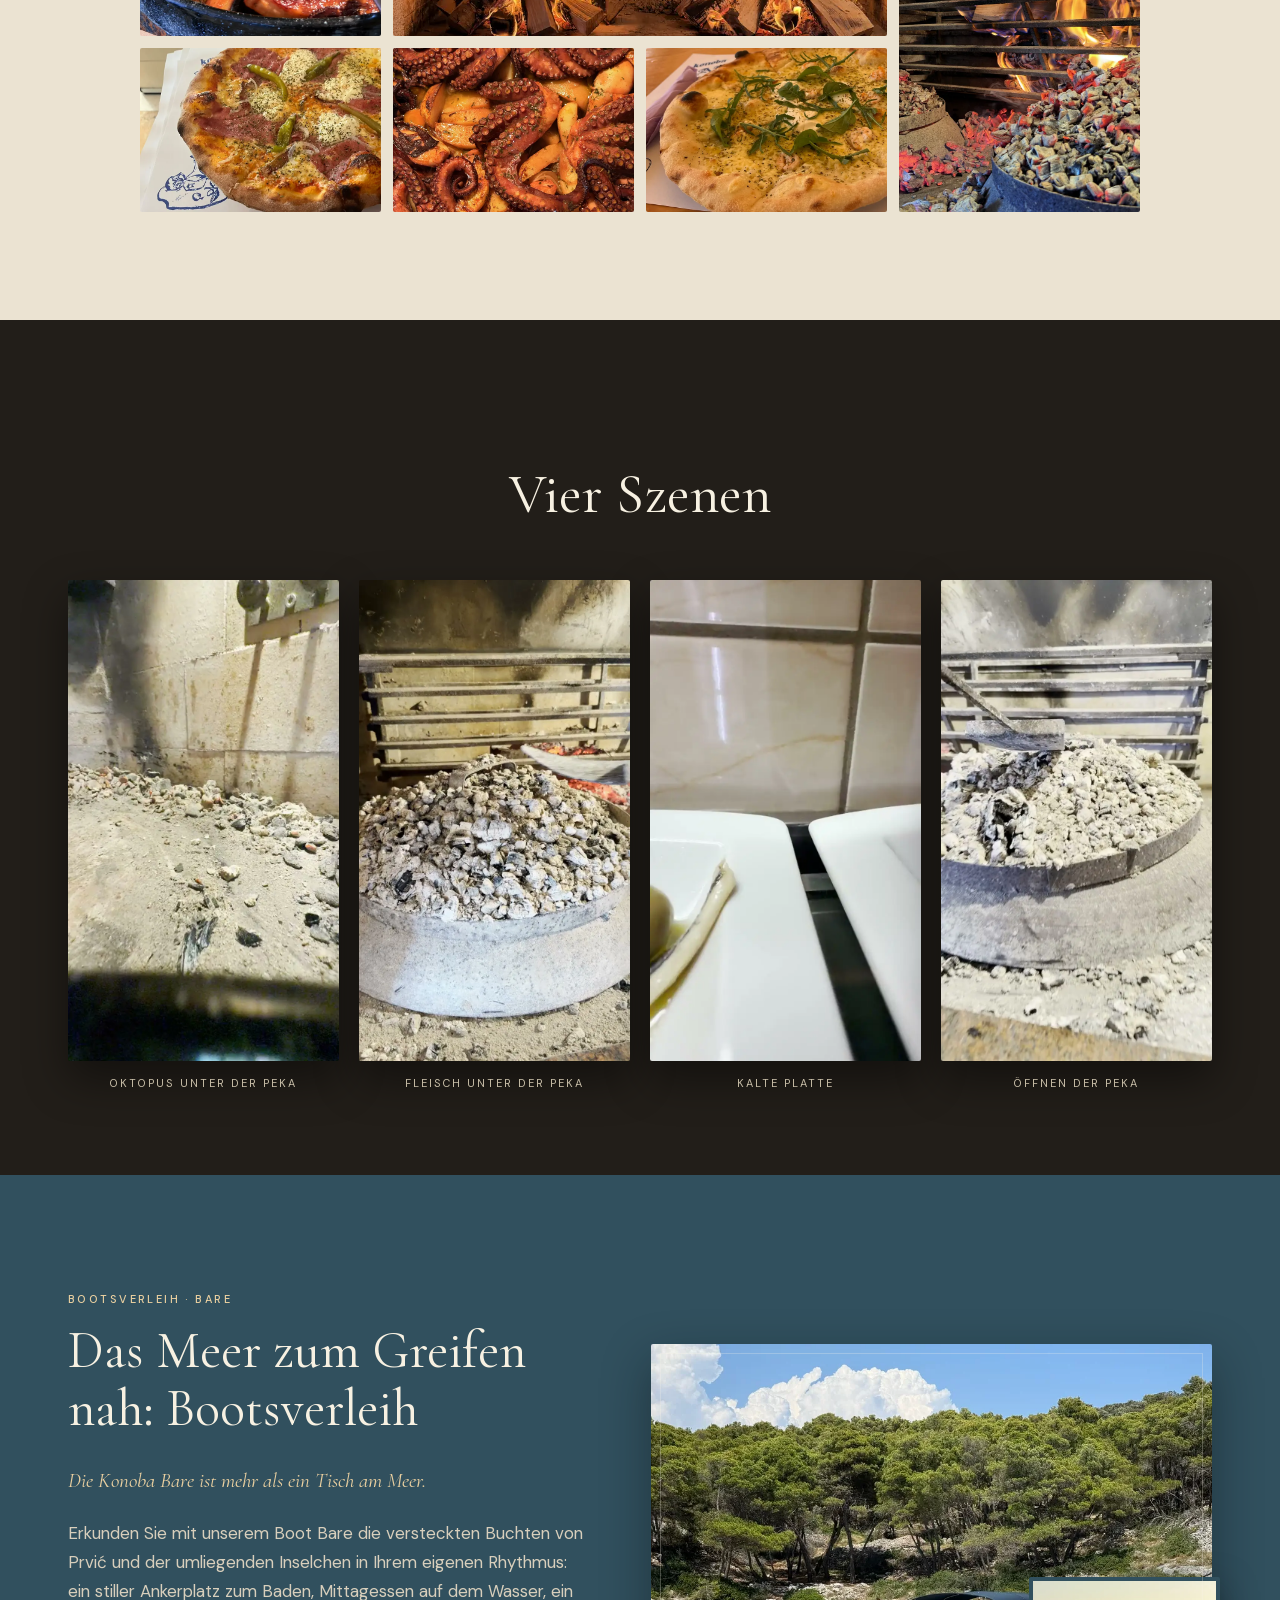
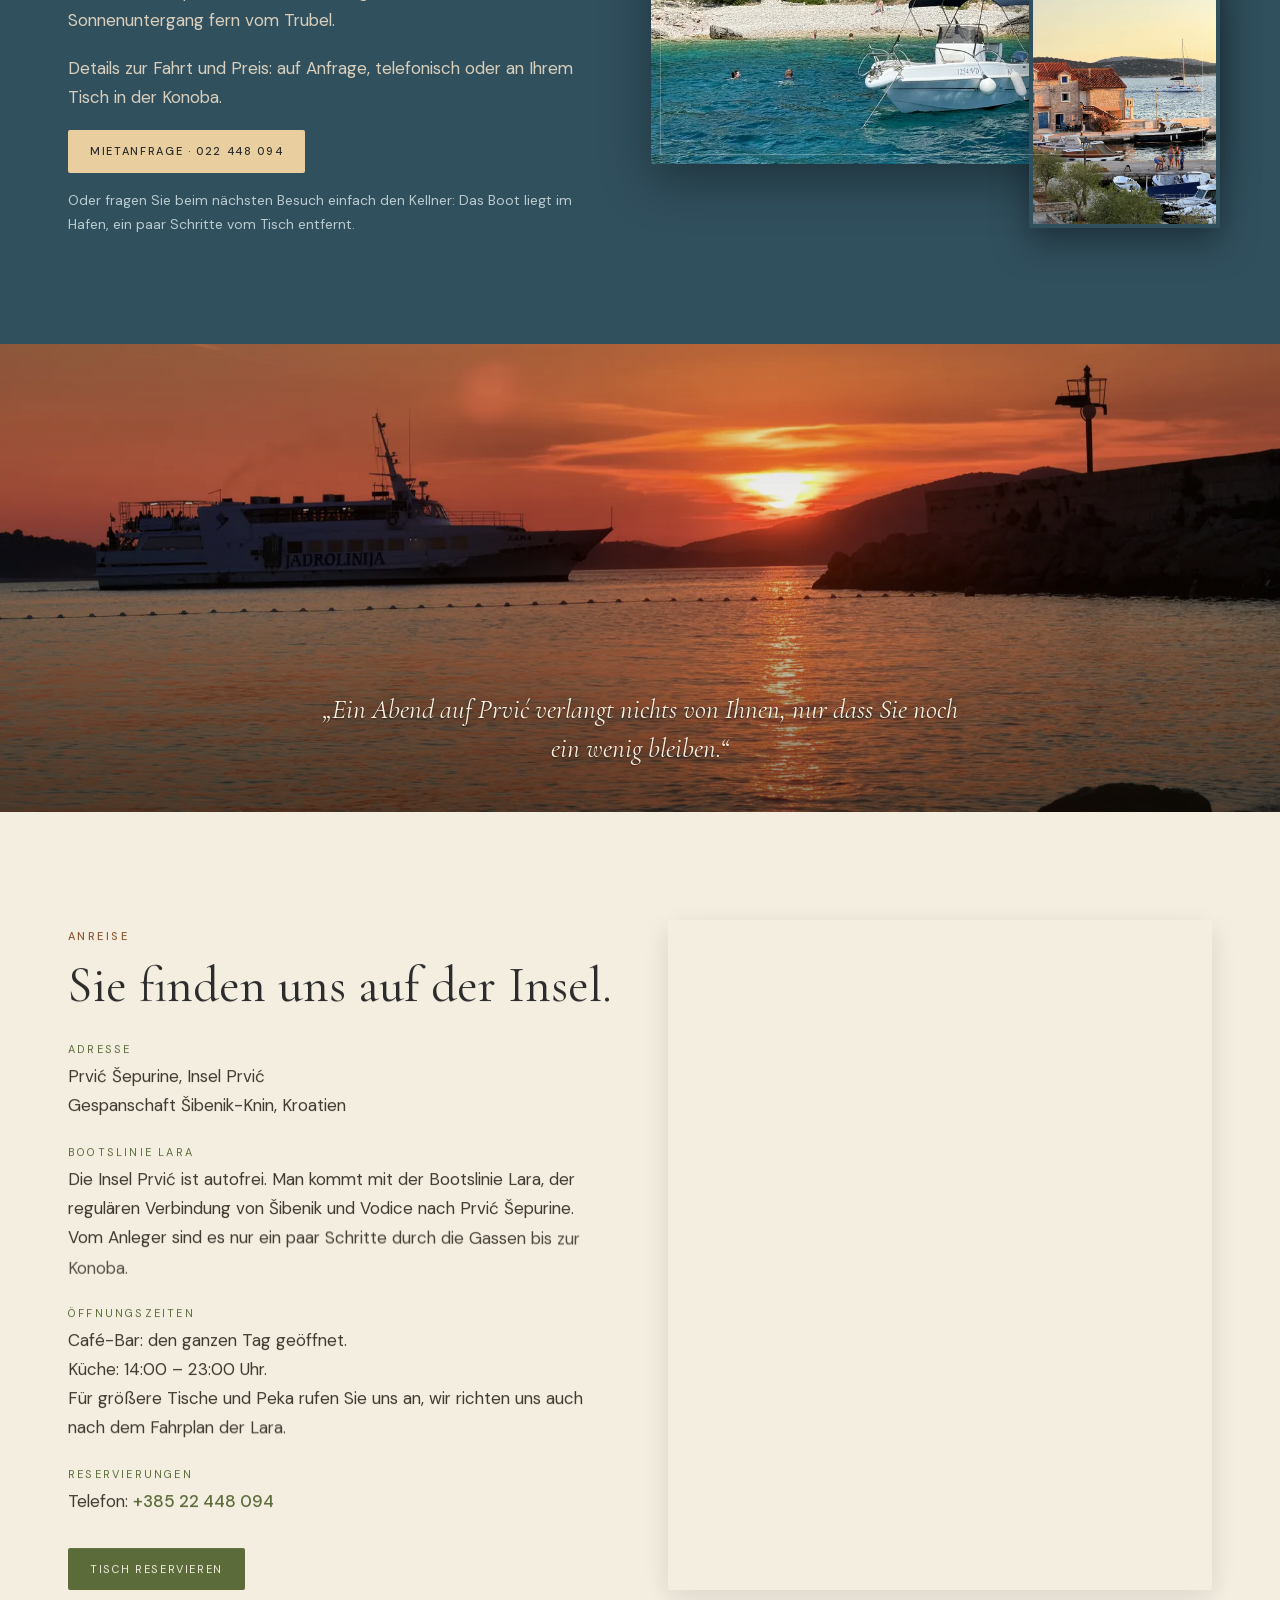
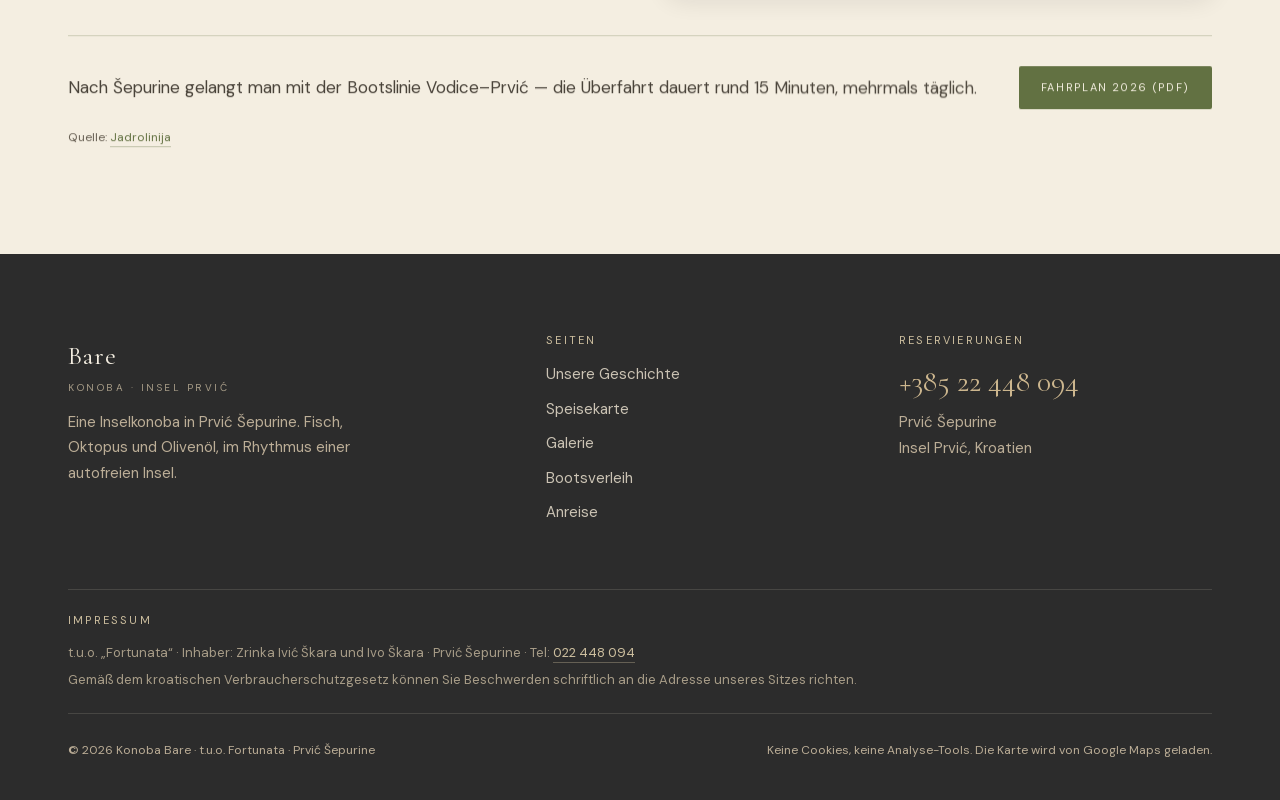
==== commit 3e610801: "6. runda: jelovnik poravnanje + podnaslov, galerija naslov, video redoslijed, red plovidbe PDF - Piz" ====
--- a/de/index.html
+++ b/de/index.html
@@ -191,8 +191,10 @@
   .menu{background:var(--bg-alt)}
   .menu .head{text-align:center;margin-bottom:64px}
   .menu .head h2{font-size:clamp(32px,5vw,58px);margin-top:.18em}
-  /* JELOVNIK — jedan blok, dvije kolone (statično, bez animacija — svjesna odluka klijenta) */
-  .menu-cols{display:grid;grid-template-columns:1fr 1fr;gap:0 72px;max-width:980px;margin:0 auto;align-items:start}
+  /* JELOVNIK — jedan blok, dvije kolone (statično, bez animacija — svjesna odluka klijenta);
+     stretch + flex desno: peka-blok se razvlači do dna pa obje kolone završavaju u istoj liniji */
+  .menu-cols{display:grid;grid-template-columns:1fr 1fr;gap:0 72px;max-width:980px;margin:0 auto;align-items:stretch}
+  .menu-col:last-child{display:flex;flex-direction:column}
   .menu-col .part-title{font-family:var(--font-display);font-weight:400;font-size:clamp(26px,3.2vw,36px);text-align:center;margin-bottom:6px}
   .menu-col .part-note{text-align:center;font-size:13px;color:var(--stone-ink);margin-bottom:26px}
   .plist{list-style:none}
@@ -201,8 +203,9 @@
   .menu-col:last-child .plist li:last-child{border-bottom:none}
   .plist li small{display:block;font-family:var(--font-body);font-size:12px;letter-spacing:.03em;color:var(--stone-ink);margin-top:2px}
 
-  /* PEKA — istaknuti blok jelovnika */
-  .peka-block{margin:34px auto 0;text-align:center;padding:26px 20px 24px;border-top:1px solid rgba(91,107,58,.35);border-bottom:1px solid rgba(91,107,58,.35)}
+  /* PEKA — istaknuti blok jelovnika; flex:1 + centriran sadržaj = donji rub poravnat s dnom pizza kolone */
+  .peka-block{margin:34px 0 0;width:100%;flex:1;display:flex;flex-direction:column;justify-content:center;
+    text-align:center;padding:26px 20px 24px;border-top:1px solid rgba(91,107,58,.35);border-bottom:1px solid rgba(91,107,58,.35)}
   .peka-title{font-family:var(--font-display);font-weight:400;font-size:clamp(30px,3.6vw,40px);line-height:1.1}
   .peka-note{font-size:11px;letter-spacing:.2em;text-transform:uppercase;color:var(--terra-ink);margin-top:8px}
   .peka-opts{list-style:none;margin-top:14px}
@@ -307,6 +310,14 @@
   .info-block p{color:#403a31}
   .map-wrap{overflow:hidden;border-radius:2px;min-height:380px;box-shadow:0 8px 30px rgba(44,44,44,.12)}
   .map-wrap iframe{width:100%;height:100%;min-height:380px;border:0}
+
+  /* RASPORED PLOVIDBE — traka ispod karte: rečenica + PDF gumb + izvor */
+  .sail-info{margin-top:44px;padding-top:30px;border-top:1px solid rgba(91,107,58,.25);
+    display:flex;flex-wrap:wrap;align-items:center;gap:18px 28px}
+  .sail-info p{color:#403a31;flex:1 1 340px;margin:0}
+  .sail-info .btn-res{flex:0 0 auto}
+  .sail-info small{display:block;width:100%;font-size:12px;color:var(--stone-ink)}
+  .sail-info small a{color:var(--olive);border-bottom:1px solid rgba(91,107,58,.35);padding-bottom:1px}
 
   /* FOOTER */
   footer{background:var(--charcoal);color:#E7DECC;padding:80px 0 40px}
@@ -477,7 +488,7 @@
     <div class="menu-cols">
       <div class="menu-col">
         <h3 class="part-title">Pizzen</h3>
-        <p class="part-note">Aus dem Ofen, auf der Terrasse am Meer</p>
+        <p class="part-note">Auf der Terrasse am Meer</p>
         <ul class="plist">
           <li>Margarita</li>
           <li>Sir–šunka<small>Käse &amp; Schinken</small></li>
@@ -557,7 +568,7 @@
   <div class="wrap">
     <div class="head">
       <span class="eyebrow reveal">Galerie</span>
-      <h2>Von der Peka und aus der Küche</h2>
+      <h2>Aus unserer Küche</h2>
     </div>
     <!-- Raspored po skici klijenta: 4×3, pozicije g1–g8 (g1/g2 vertikalne, g3/g5 široke) -->
     <div class="gal-grid">
@@ -577,7 +588,6 @@
 <section class="moments pad" id="momenti" aria-label="Videomomente aus der Küche">
   <div class="wrap">
     <div class="head">
-      <span class="eyebrow reveal">Aus der Küche, live</span>
       <h2 class="reveal">Vier Szenen</h2>
     </div>
     <div class="mom-grid">
@@ -594,16 +604,16 @@
         <figcaption>Fleisch unter der Peka</figcaption>
       </figure>
       <figure class="reveal">
+        <video muted playsinline loop preload="none" poster="../assets/img/bare-plata-poster-720.webp" width="720" height="1280" aria-label="Anrichten der kalten Platte: Thunfisch, Oliven, Kapern und Oktopussalat">
+          <source src="../assets/video/bare-plata-720.mp4" type="video/mp4" />
+        </video>
+        <figcaption>Kalte Platte</figcaption>
+      </figure>
+      <figure class="reveal">
         <video muted playsinline loop preload="none" poster="../assets/img/peka-poster-720.webp" width="720" height="1280" aria-label="Die Glut wird beiseitegeschoben und die Peka-Glocke vom Oktopus gehoben">
           <source src="../assets/video/peka-720.mp4" type="video/mp4" />
         </video>
         <figcaption>Öffnen der Peka</figcaption>
-      </figure>
-      <figure class="reveal">
-        <video muted playsinline loop preload="none" poster="../assets/img/bare-plata-poster-720.webp" width="720" height="1280" aria-label="Anrichten der kalten Platte: Thunfisch, Oliven, Kapern und Oktopussalat">
-          <source src="../assets/video/bare-plata-720.mp4" type="video/mp4" />
-        </video>
-        <figcaption>Kalte Platte</figcaption>
       </figure>
     </div>
   </div>
@@ -682,6 +692,13 @@
                 loading="lazy" title="Karte — Konoba Bare, Prvić Šepurine"
                 referrerpolicy="no-referrer-when-downgrade"></iframe>
       </div>
+    </div>
+    <!-- RASPORED PLOVIDBE — Jadrolinijin PDF (linija B-505 Vodice–Prvić) -->
+    <!-- TODO[2027]: zamijeniti PDF novim redom plovidbe -->
+    <div class="sail-info reveal">
+      <p data-words>Nach Šepurine gelangt man mit der Bootslinie Vodice–Prvić — die Überfahrt dauert rund 15 Minuten, mehrmals täglich.</p>
+      <a class="btn-res" href="../assets/red-plovidbe-2026.pdf" target="_blank" rel="noopener">Fahrplan 2026 (PDF)</a>
+      <small>Quelle: <a href="https://www.jadrolinija.hr" target="_blank" rel="noopener">Jadrolinija</a></small>
     </div>
   </div>
 </section>
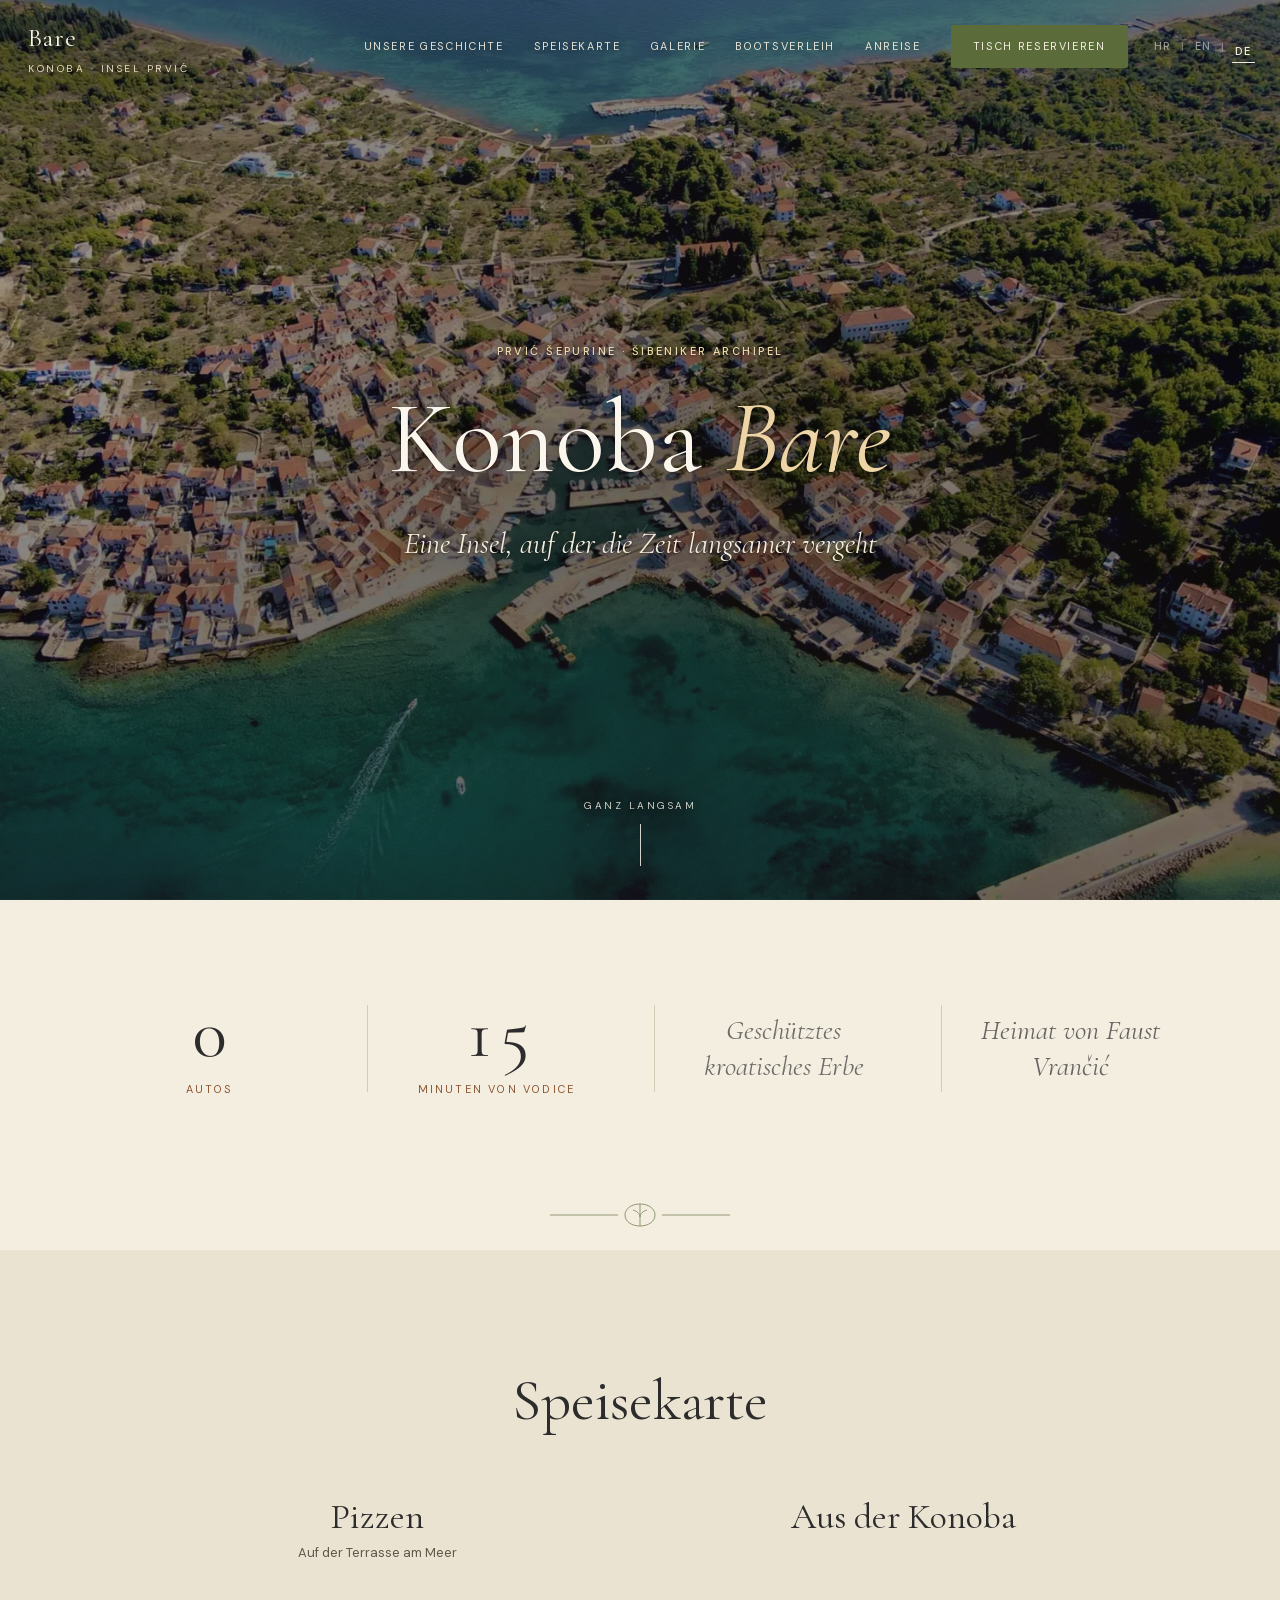
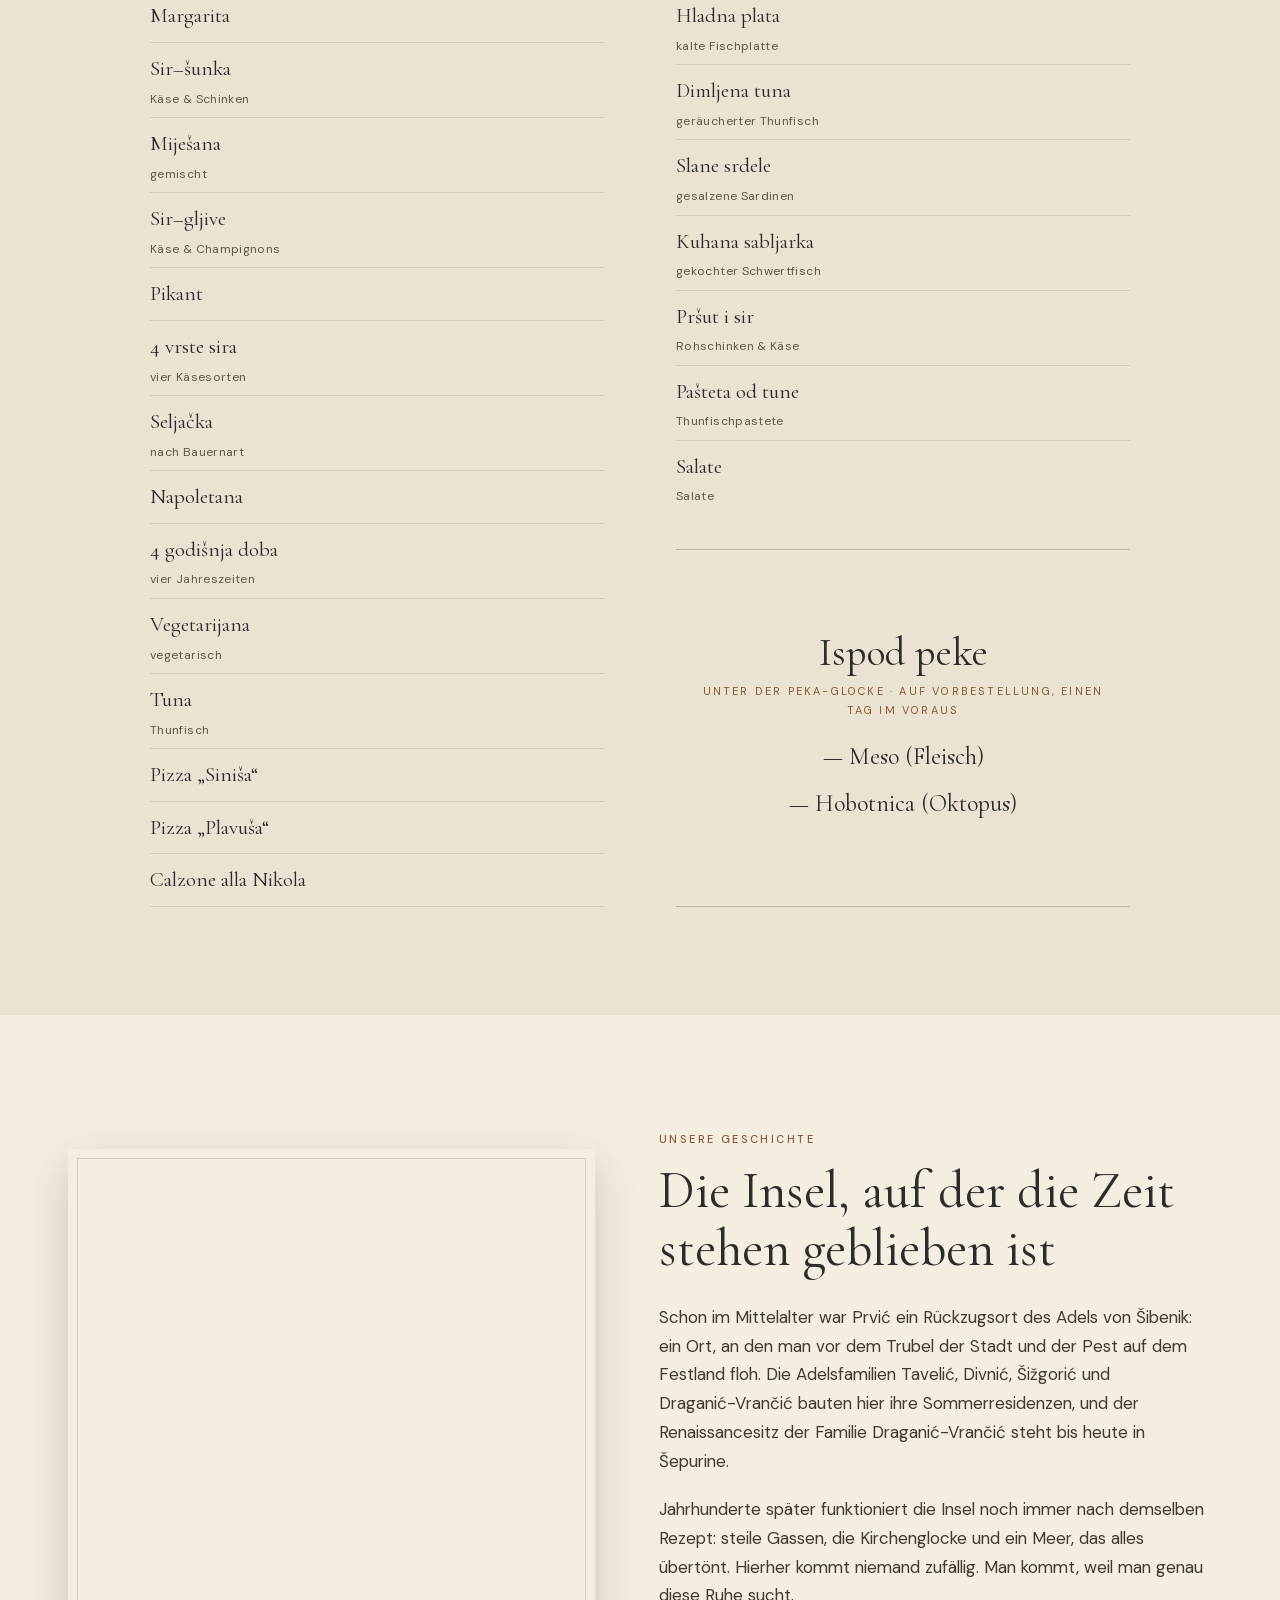
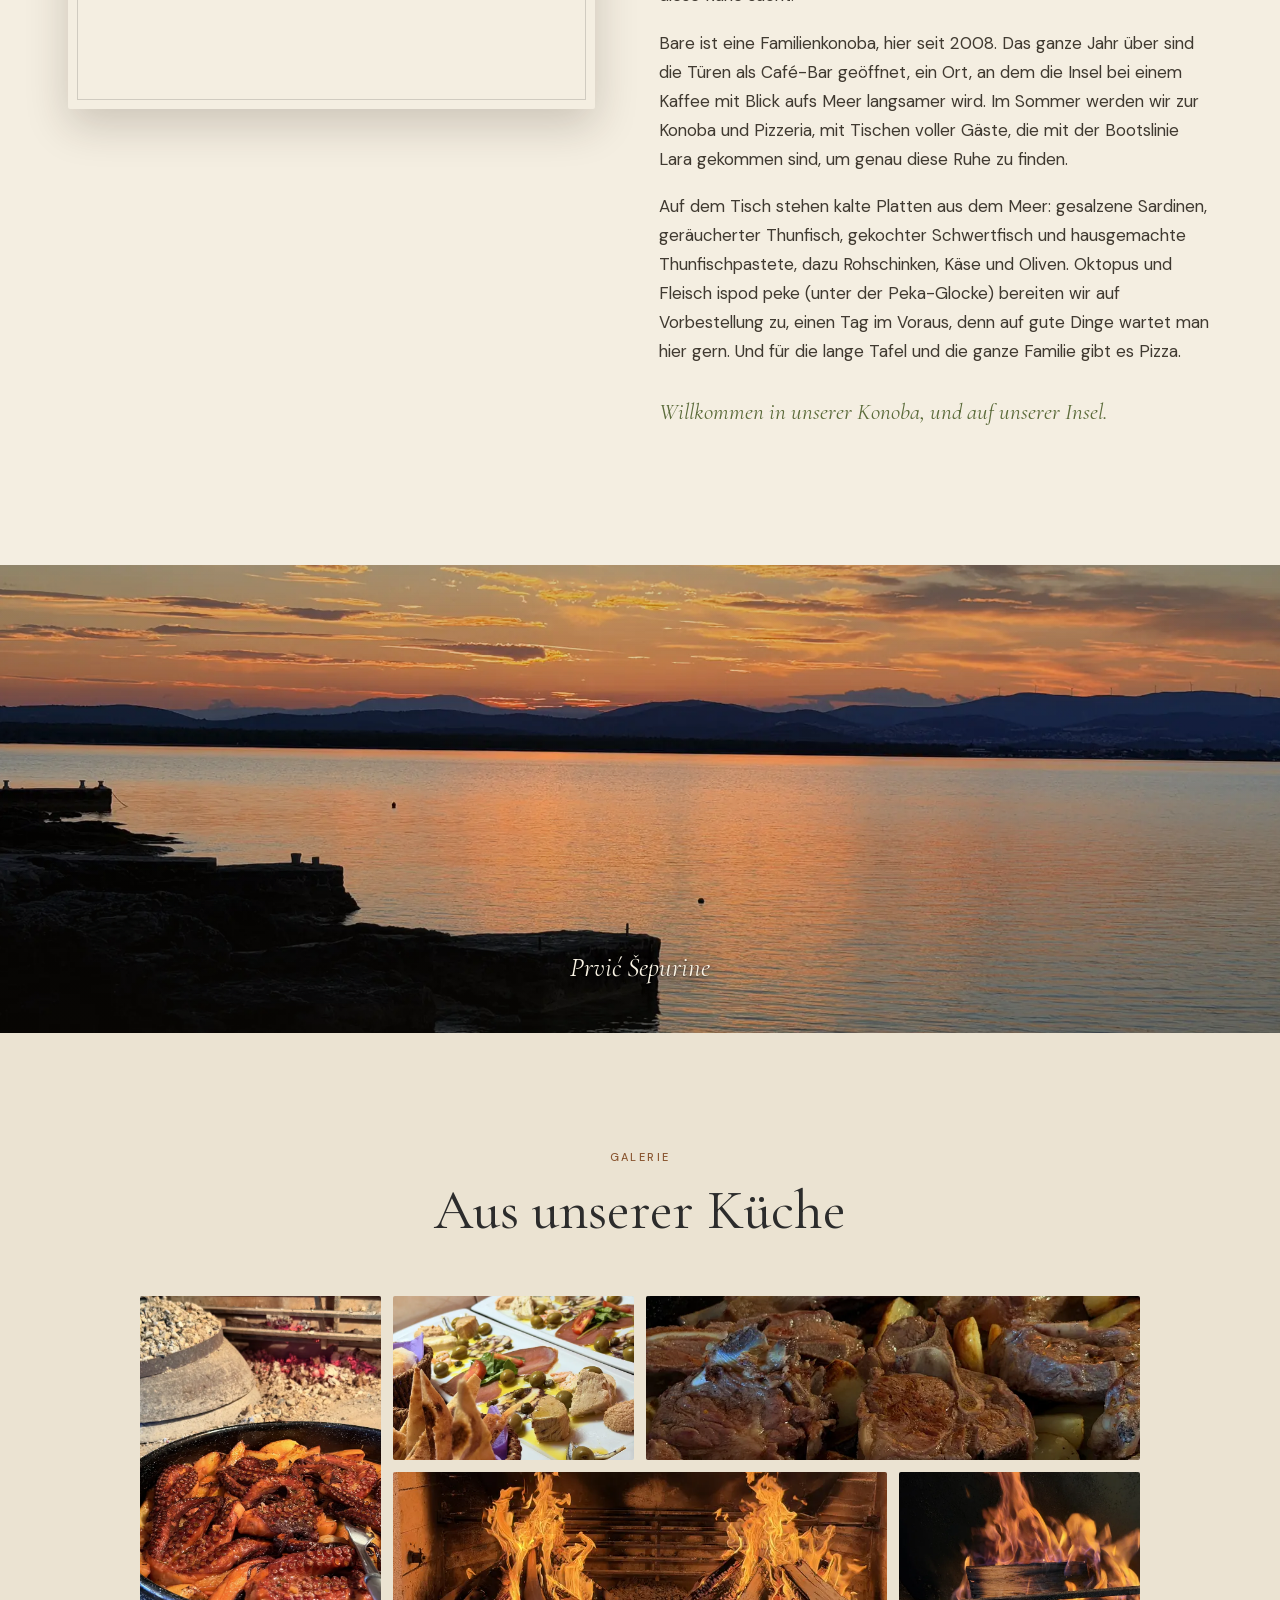
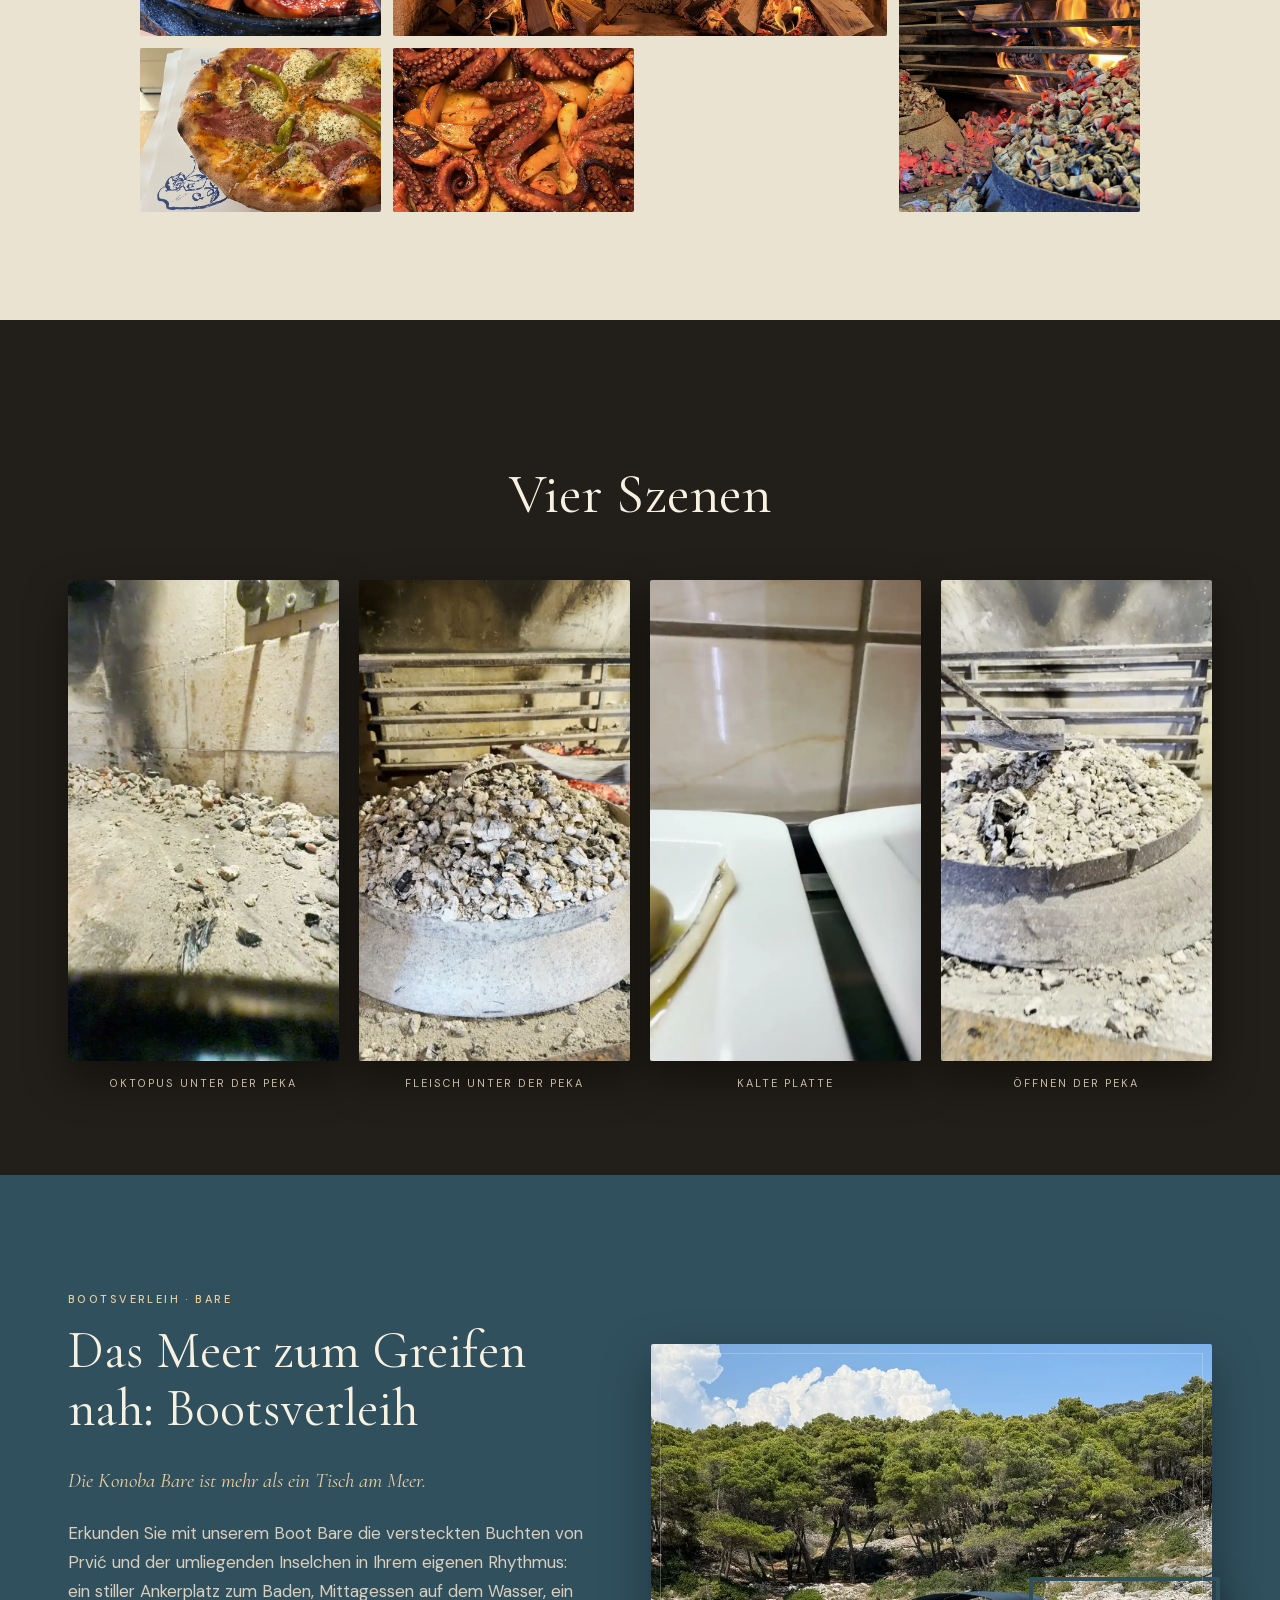
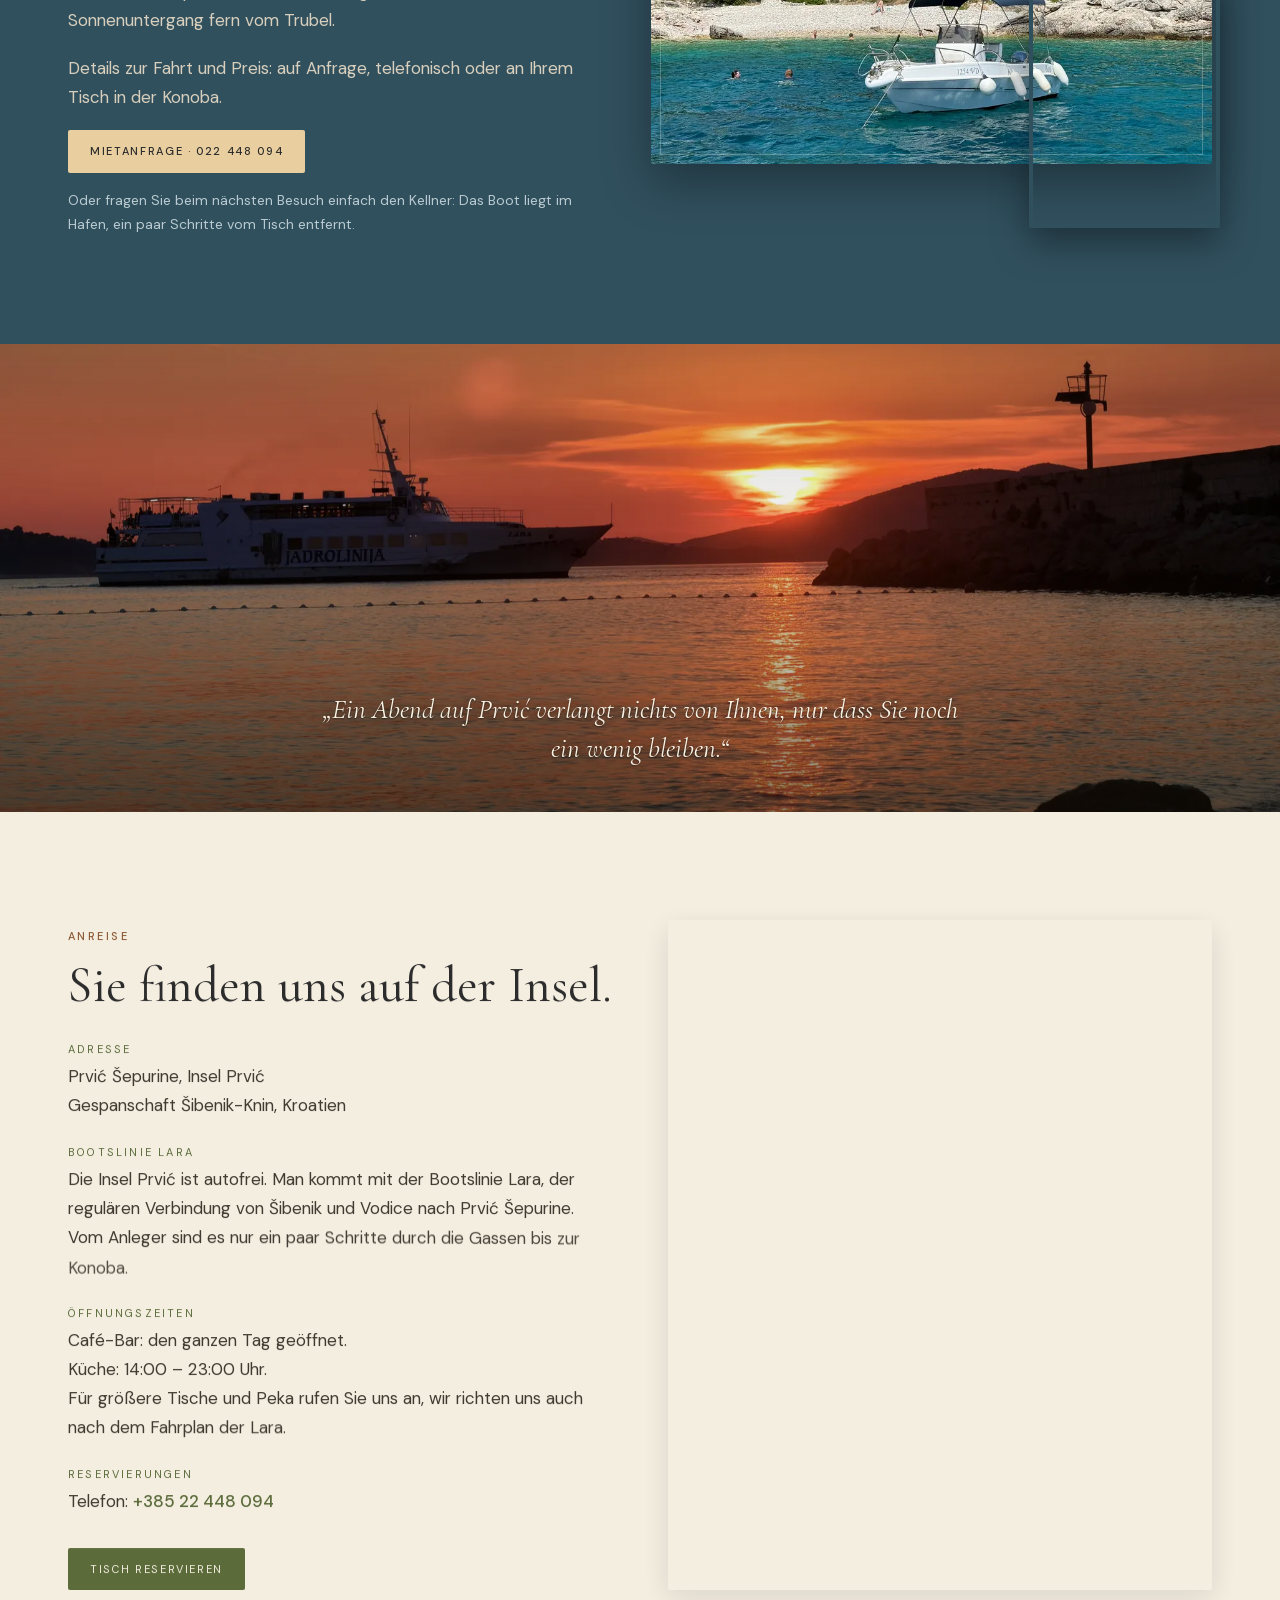
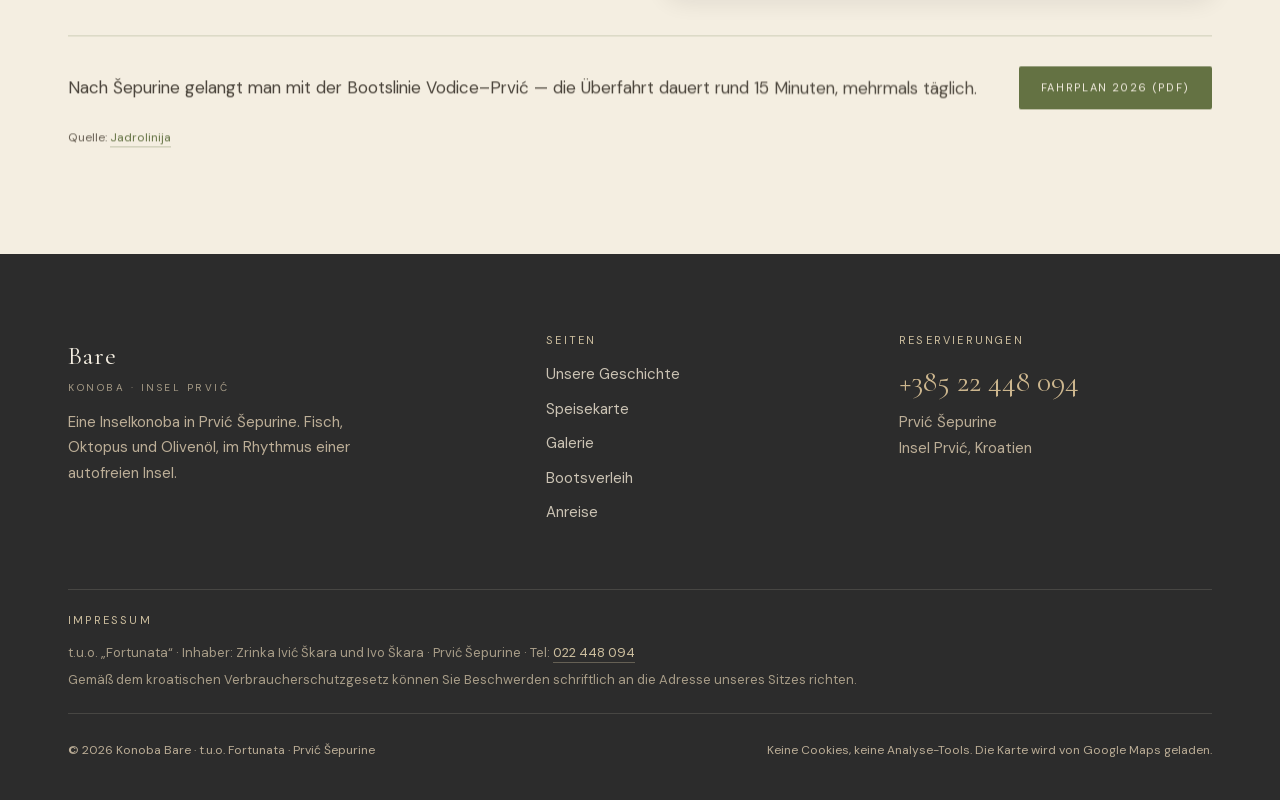
==== commit 18ba134f: "Popravak: hamburger ikona izvan viewporta na uskim mobitelima (svi jezici) Uzrok: header (logo + jez" ====
--- a/de/index.html
+++ b/de/index.html
@@ -142,6 +142,16 @@
     nav.main{display:none}
     .menu-toggle{display:flex}
     .call-mini{display:flex}
+  }
+  /* BUG (2026-07-06): na uskim telefonima (≤~480px) logo+lang-switch+call-mini+toggle
+     zajedno šire od viewporta (glavni krivac: .logo small nowrap podnaslov ~150px + gap 26px×3)
+     — hamburger je bio DJELOMIČNO ILI POTPUNO IZVAN EKRANA. Fix: stisnuti header na uskim telefonima
+     (manji padding/gap + kompaktniji podnaslov loga i lang-switcha). Provjereno 320–650px, sve 3 verzije. */
+  @media(max-width:640px){
+    header{padding:14px 18px;gap:10px}
+    .logo small{font-size:8.5px;letter-spacing:.05em}
+    .lang-switch{gap:6px}
+    .lang-switch a{padding:12px 2px;margin:-12px -2px}
   }
 
   /* HERO */
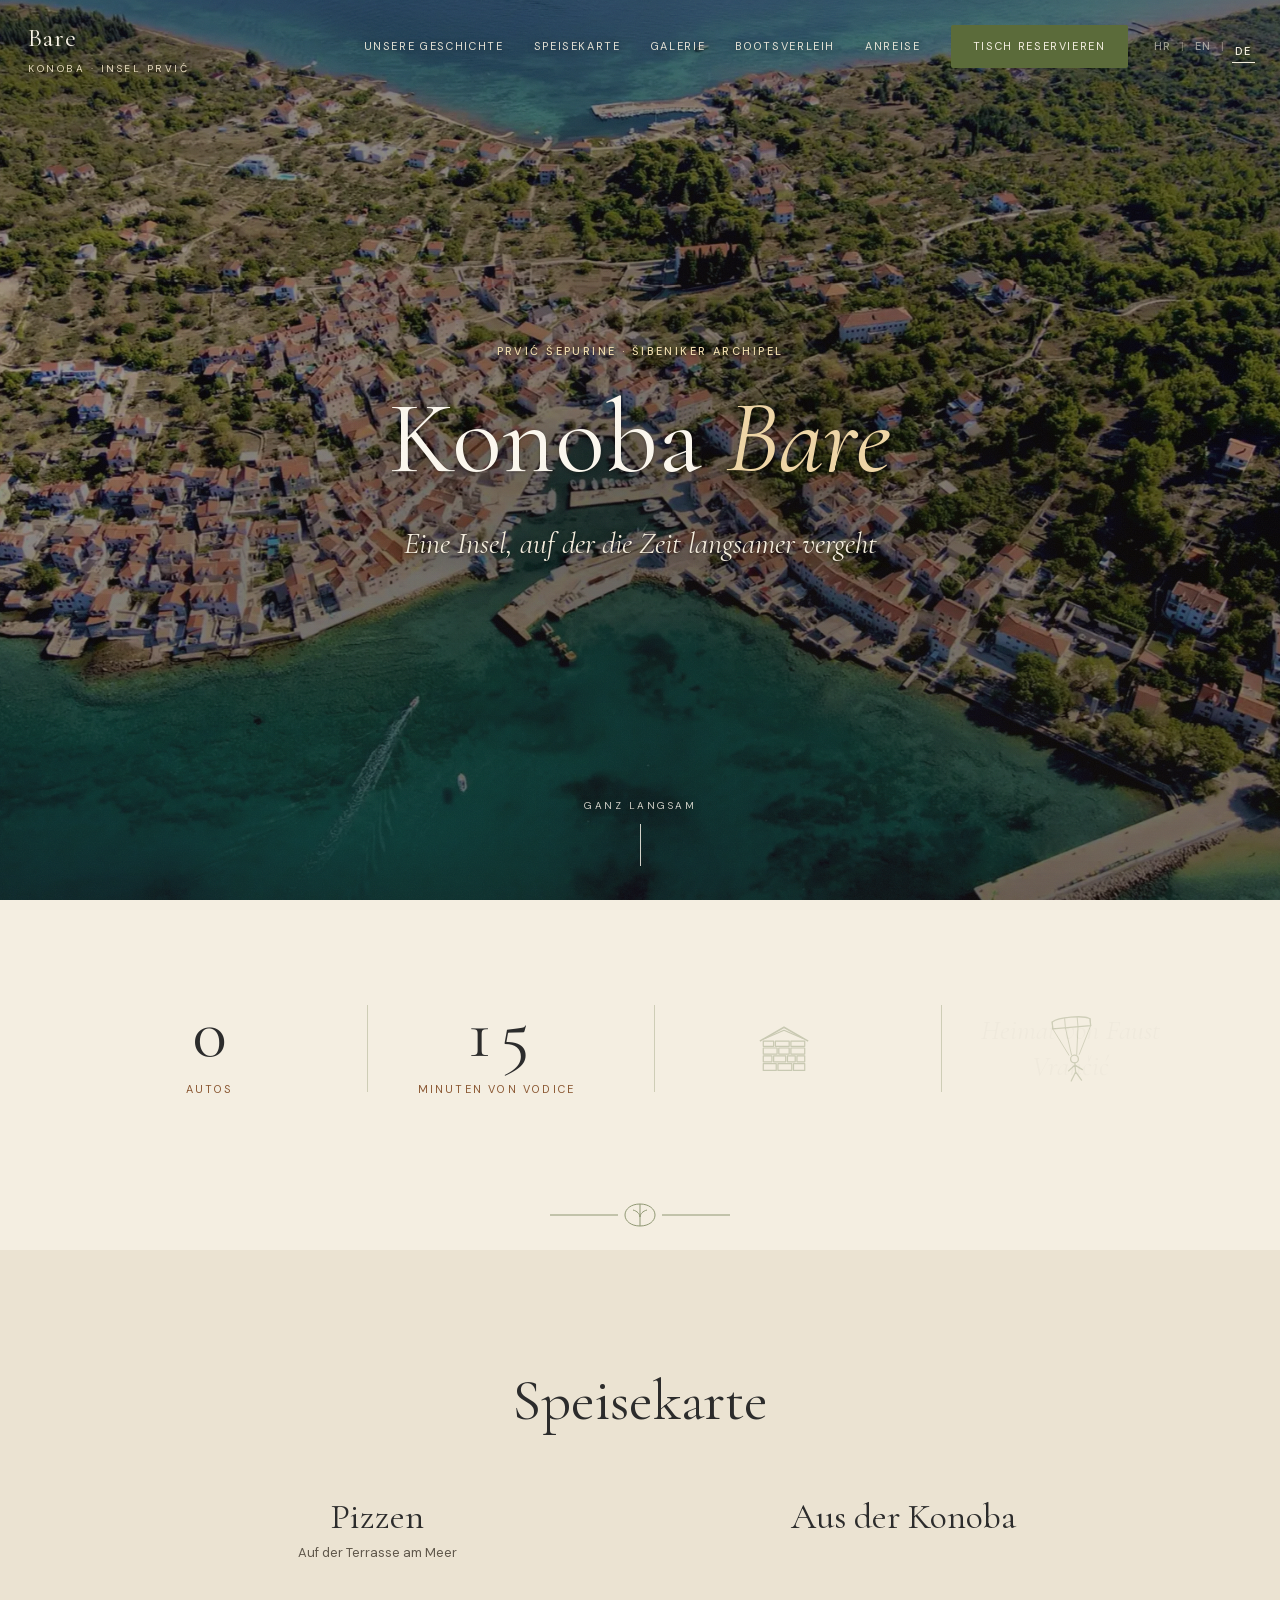
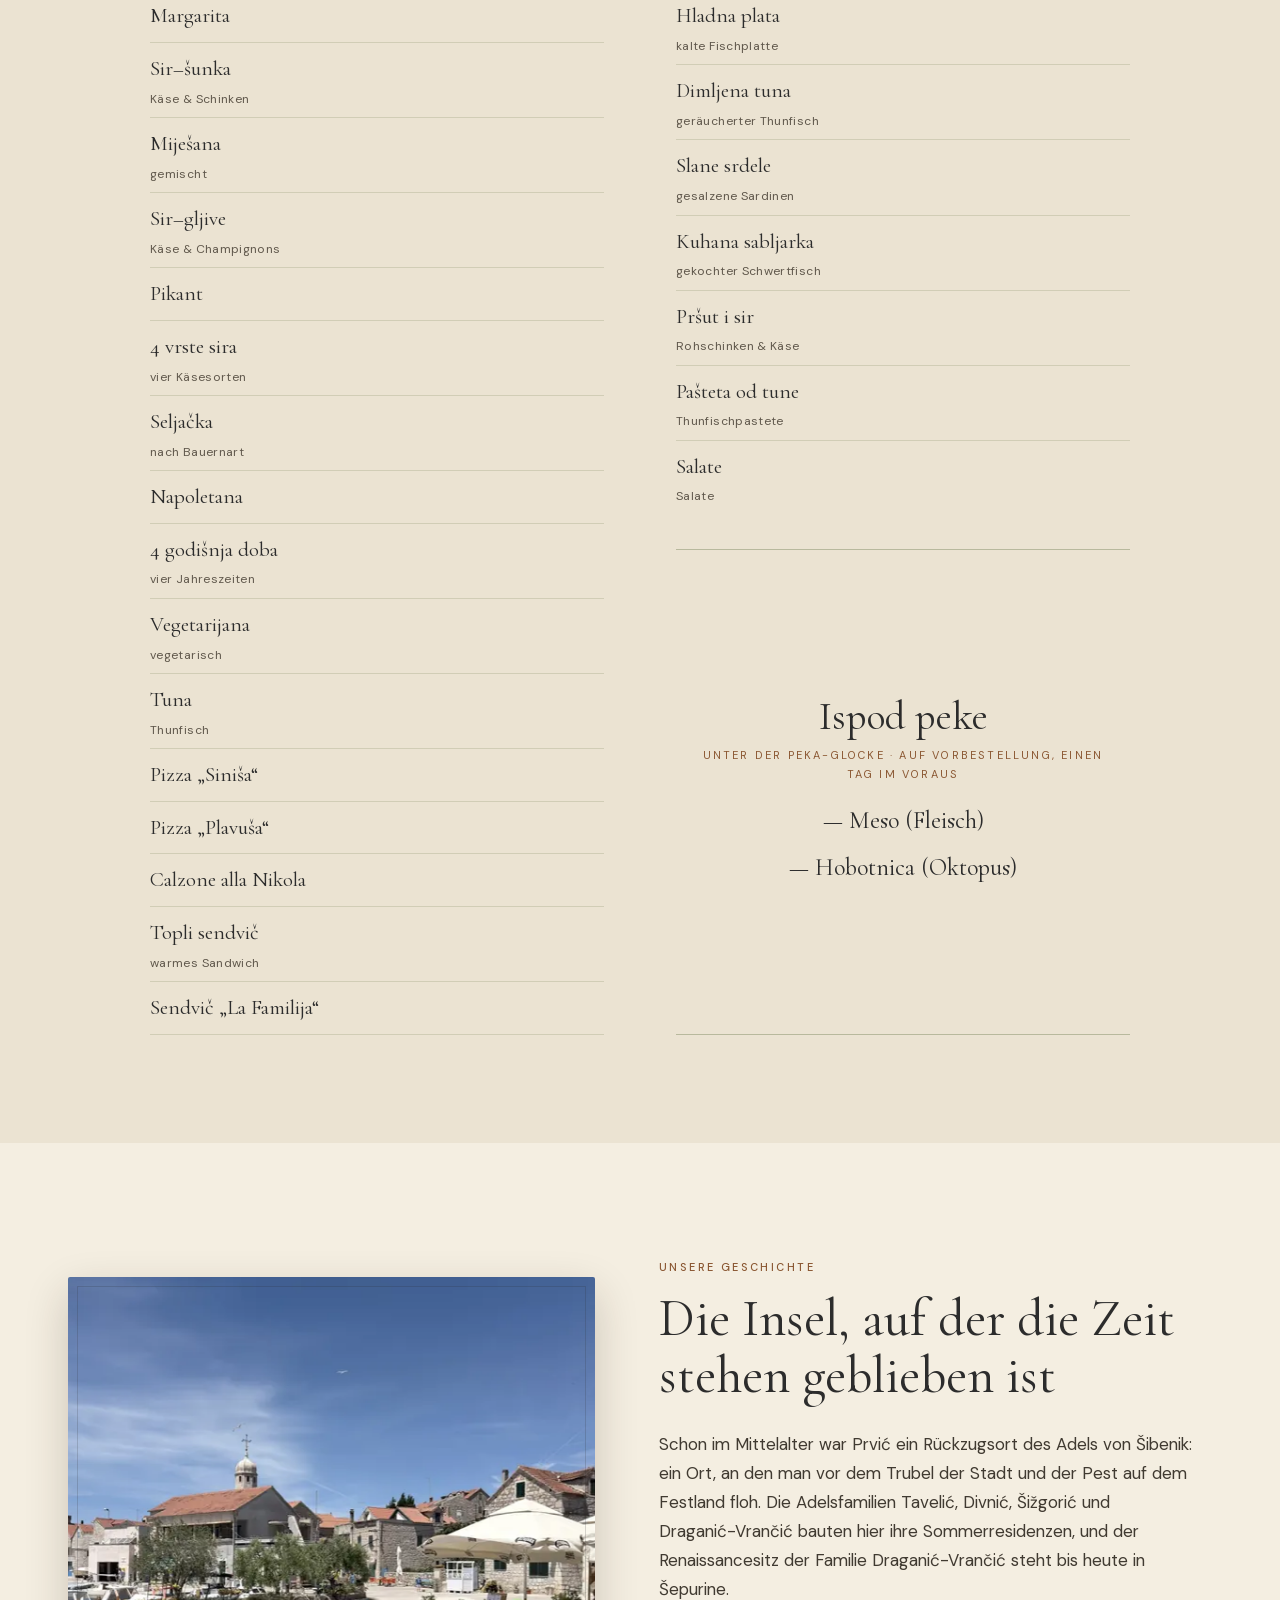
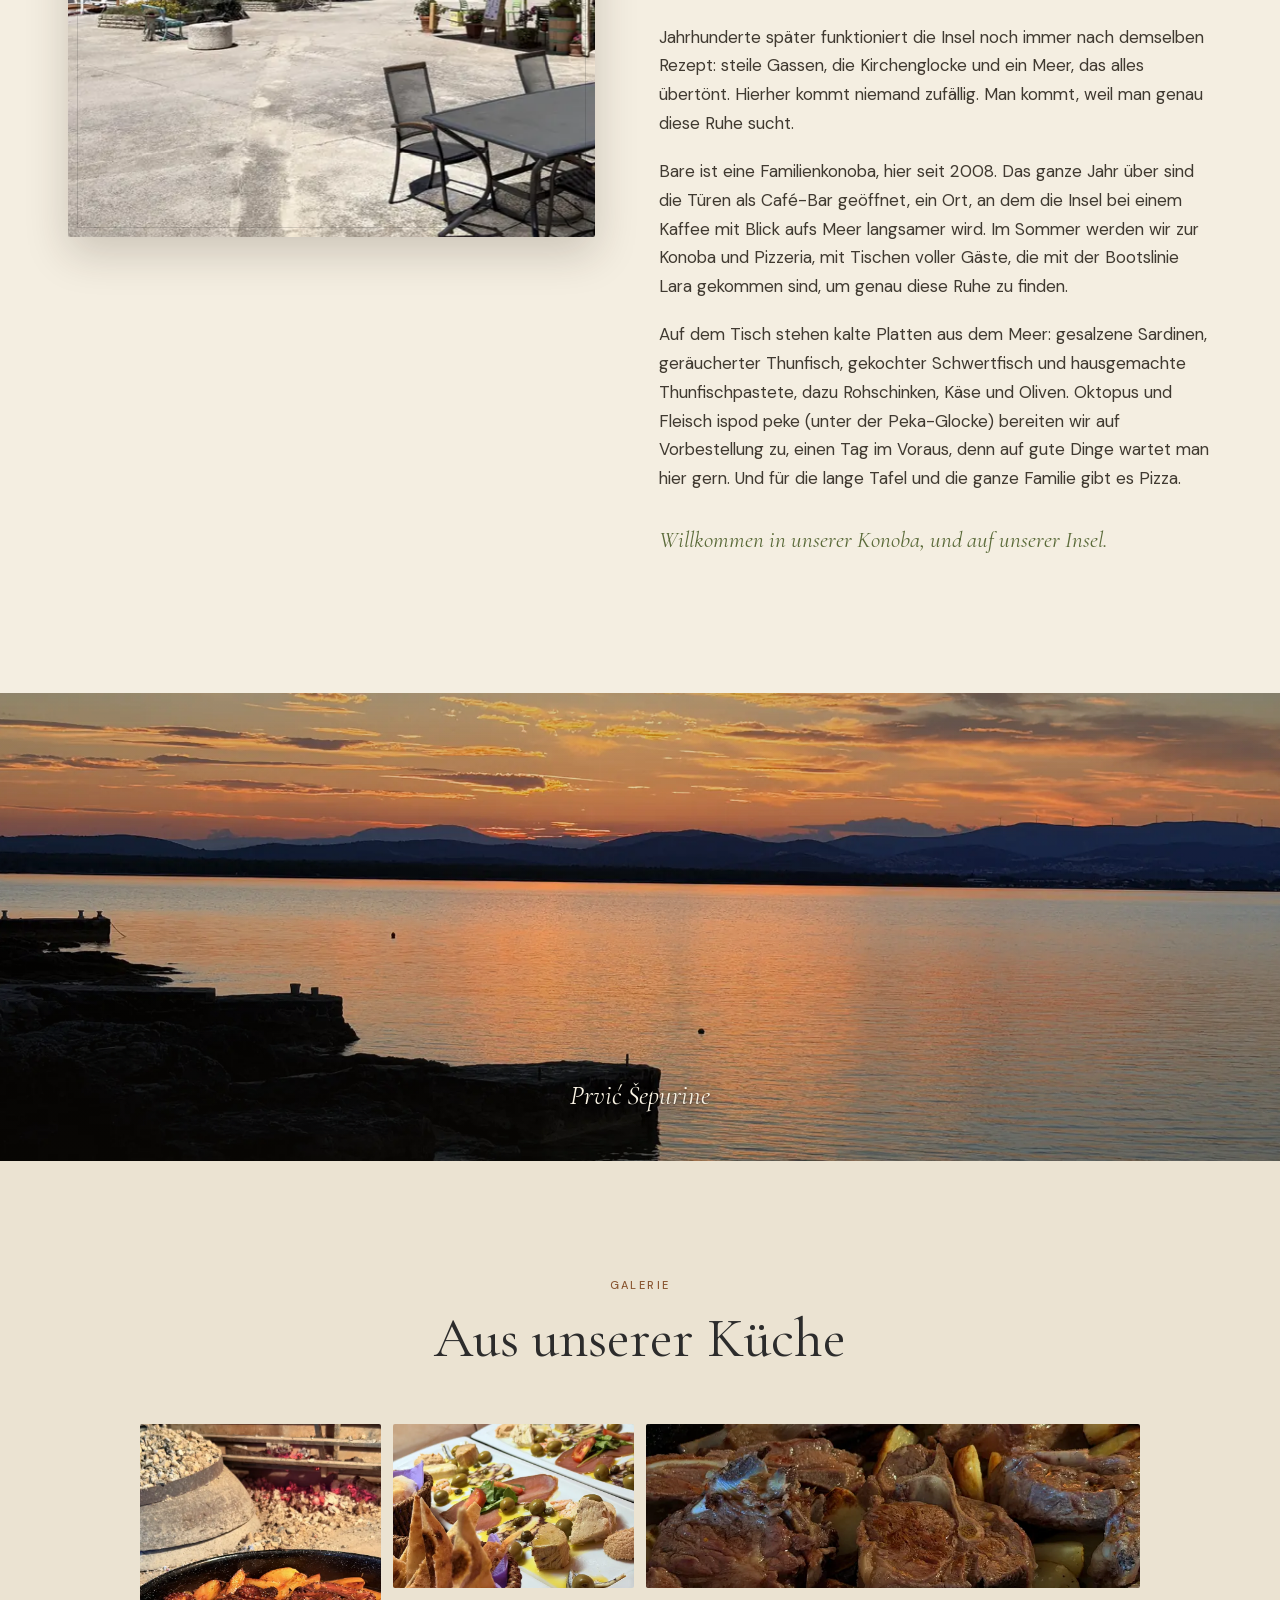
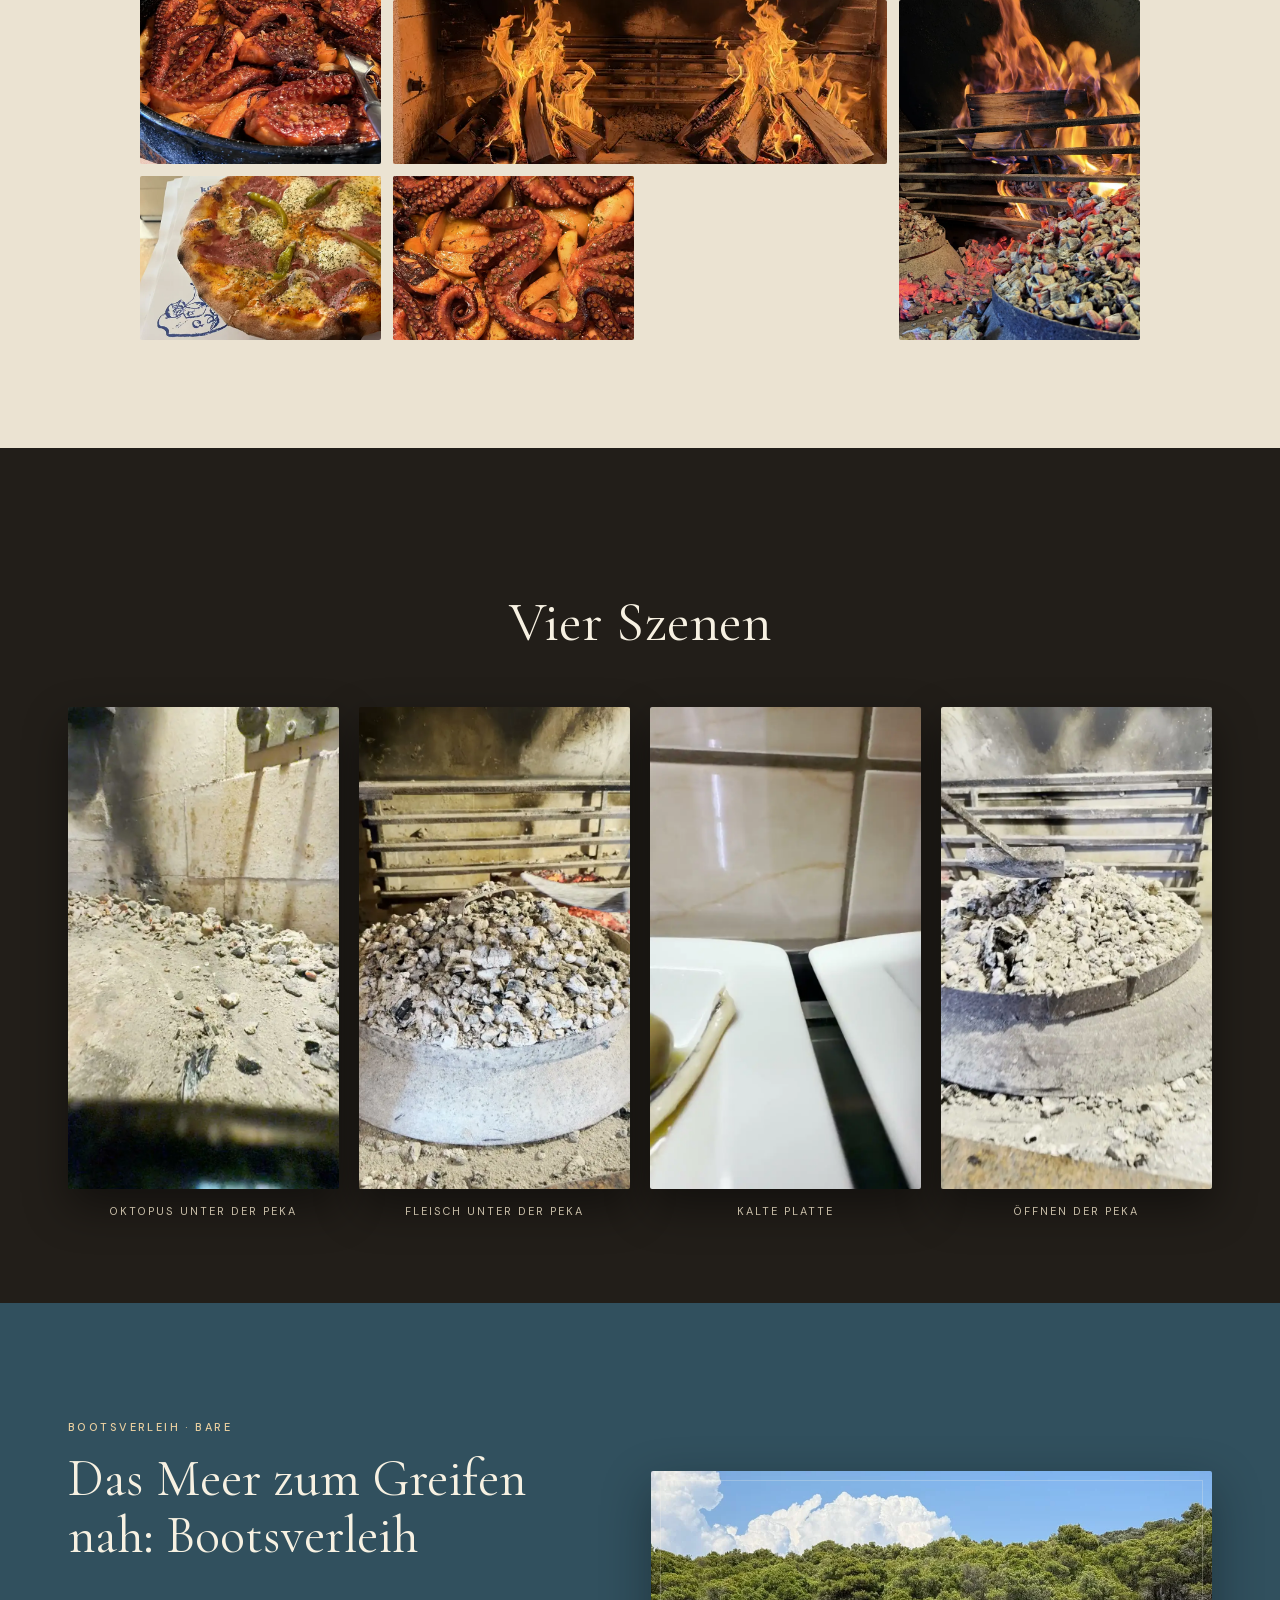
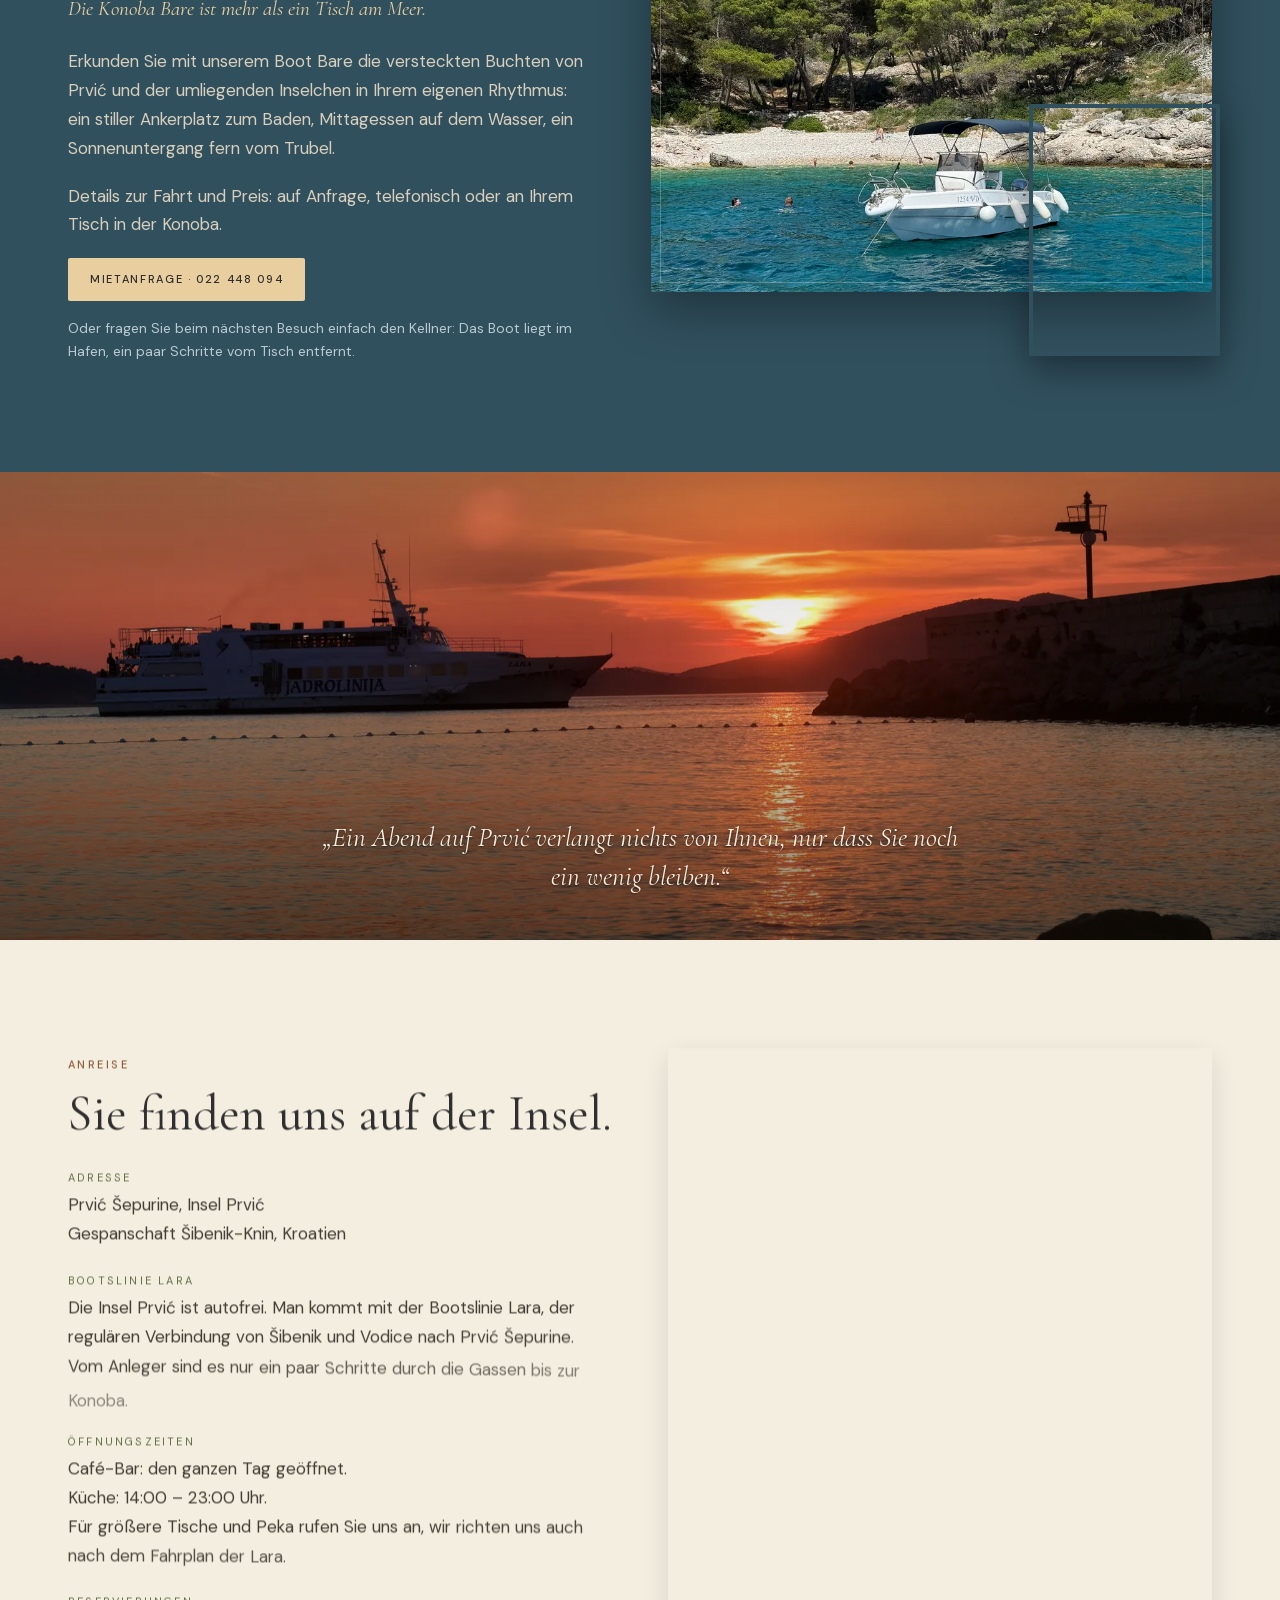
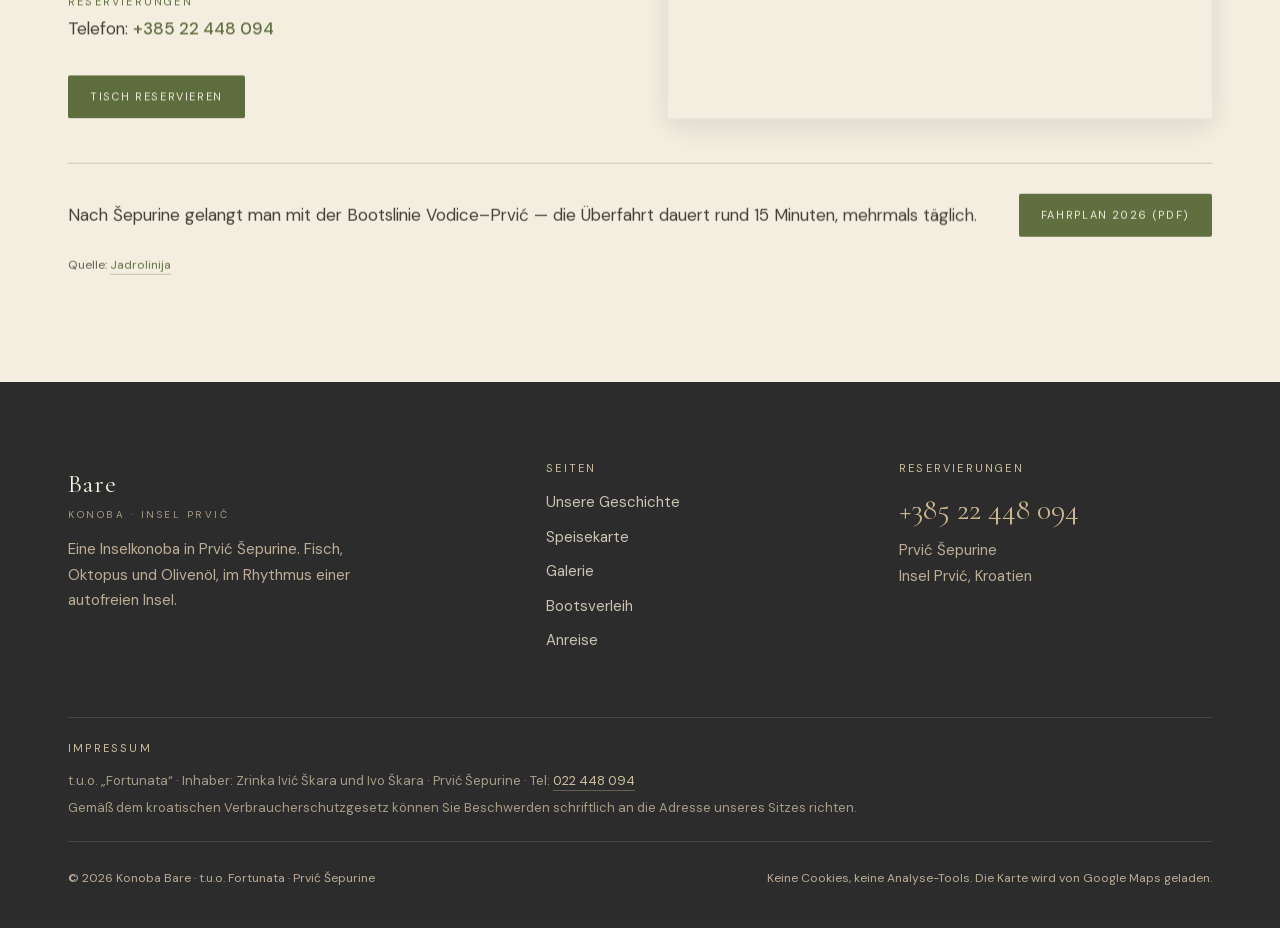
==== commit 5b6905d8: "Dodaj Topli sendvič i Sendvič „La Familija“ u jelovnik Co-Authored-By: Claude Sonnet 5 <noreply@anth" ====
--- a/de/index.html
+++ b/de/index.html
@@ -514,6 +514,8 @@
           <li>Pizza „Siniša“</li>
           <li>Pizza „Plavuša“</li>
           <li>Calzone alla Nikola</li>
+          <li>Topli sendvič<small>warmes Sandwich</small></li>
+          <li>Sendvič „La Familija“</li>
         </ul>
       </div>
       <div class="menu-col">
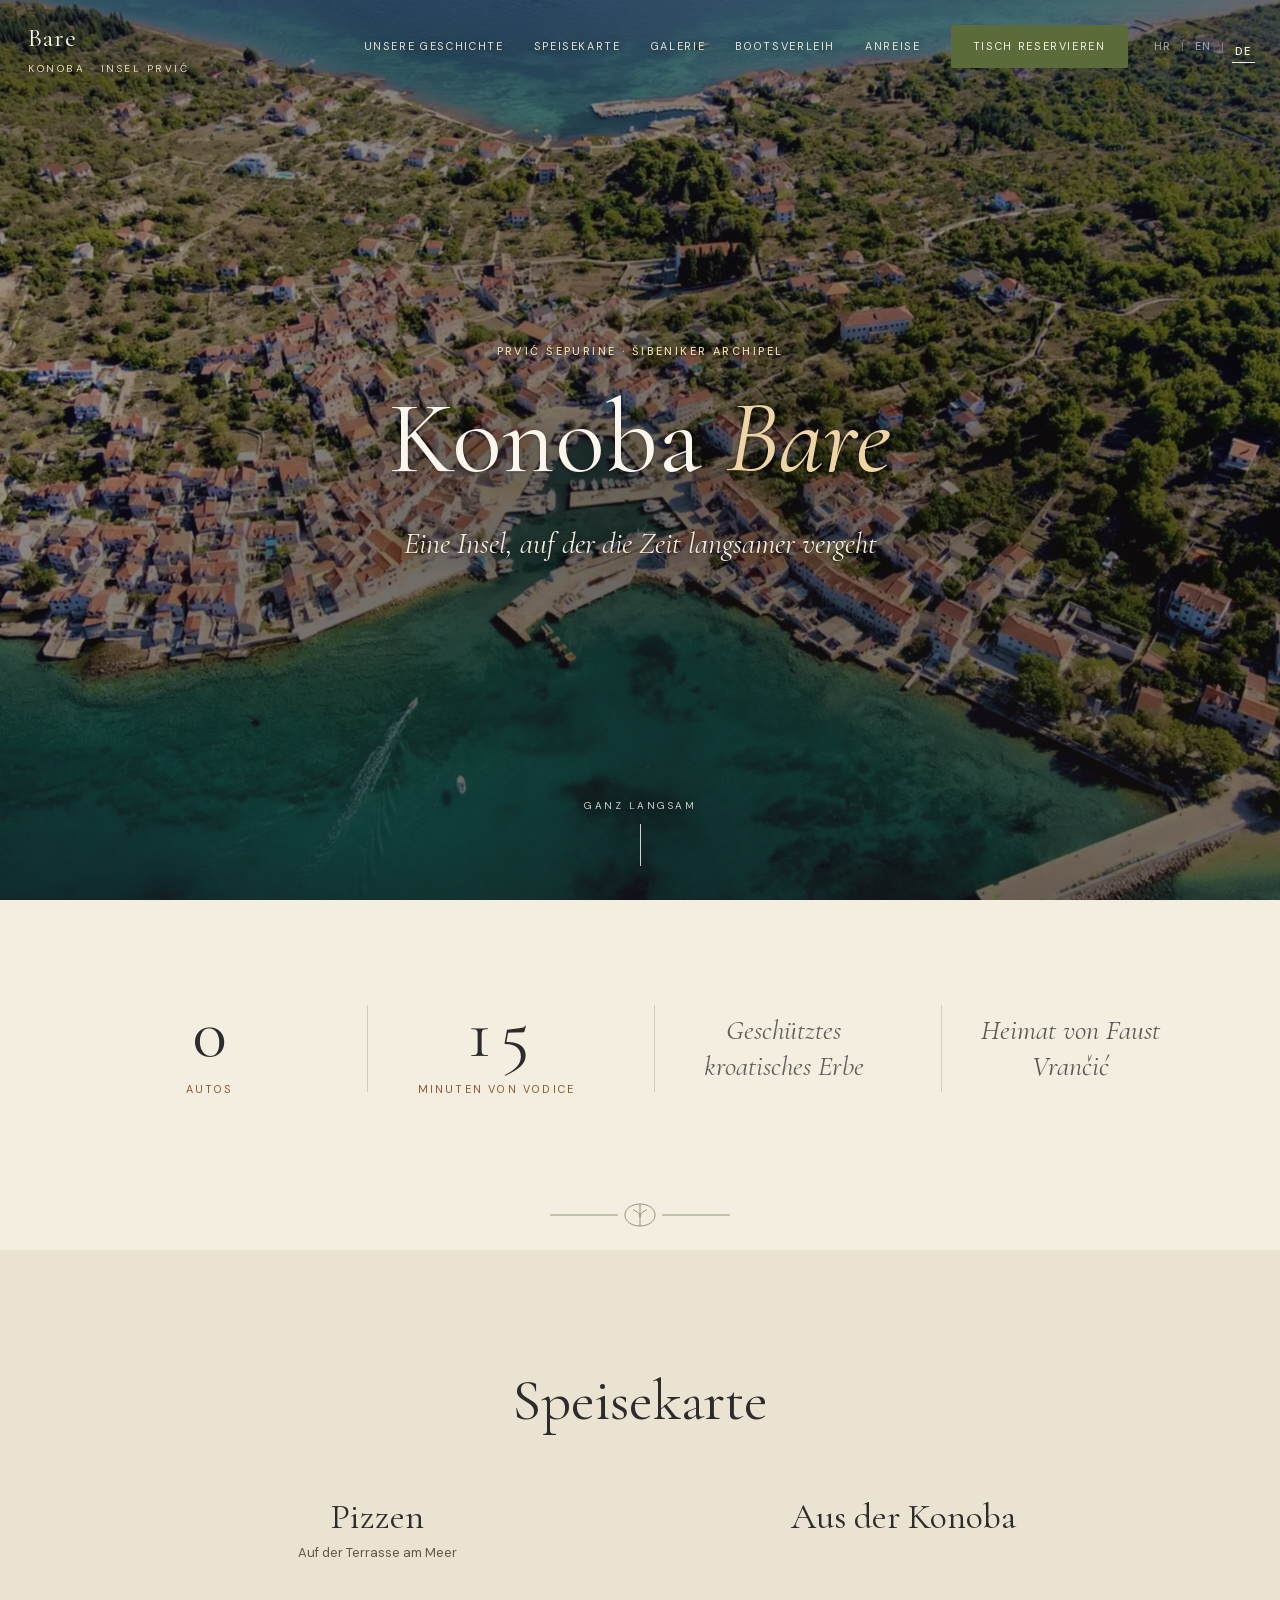
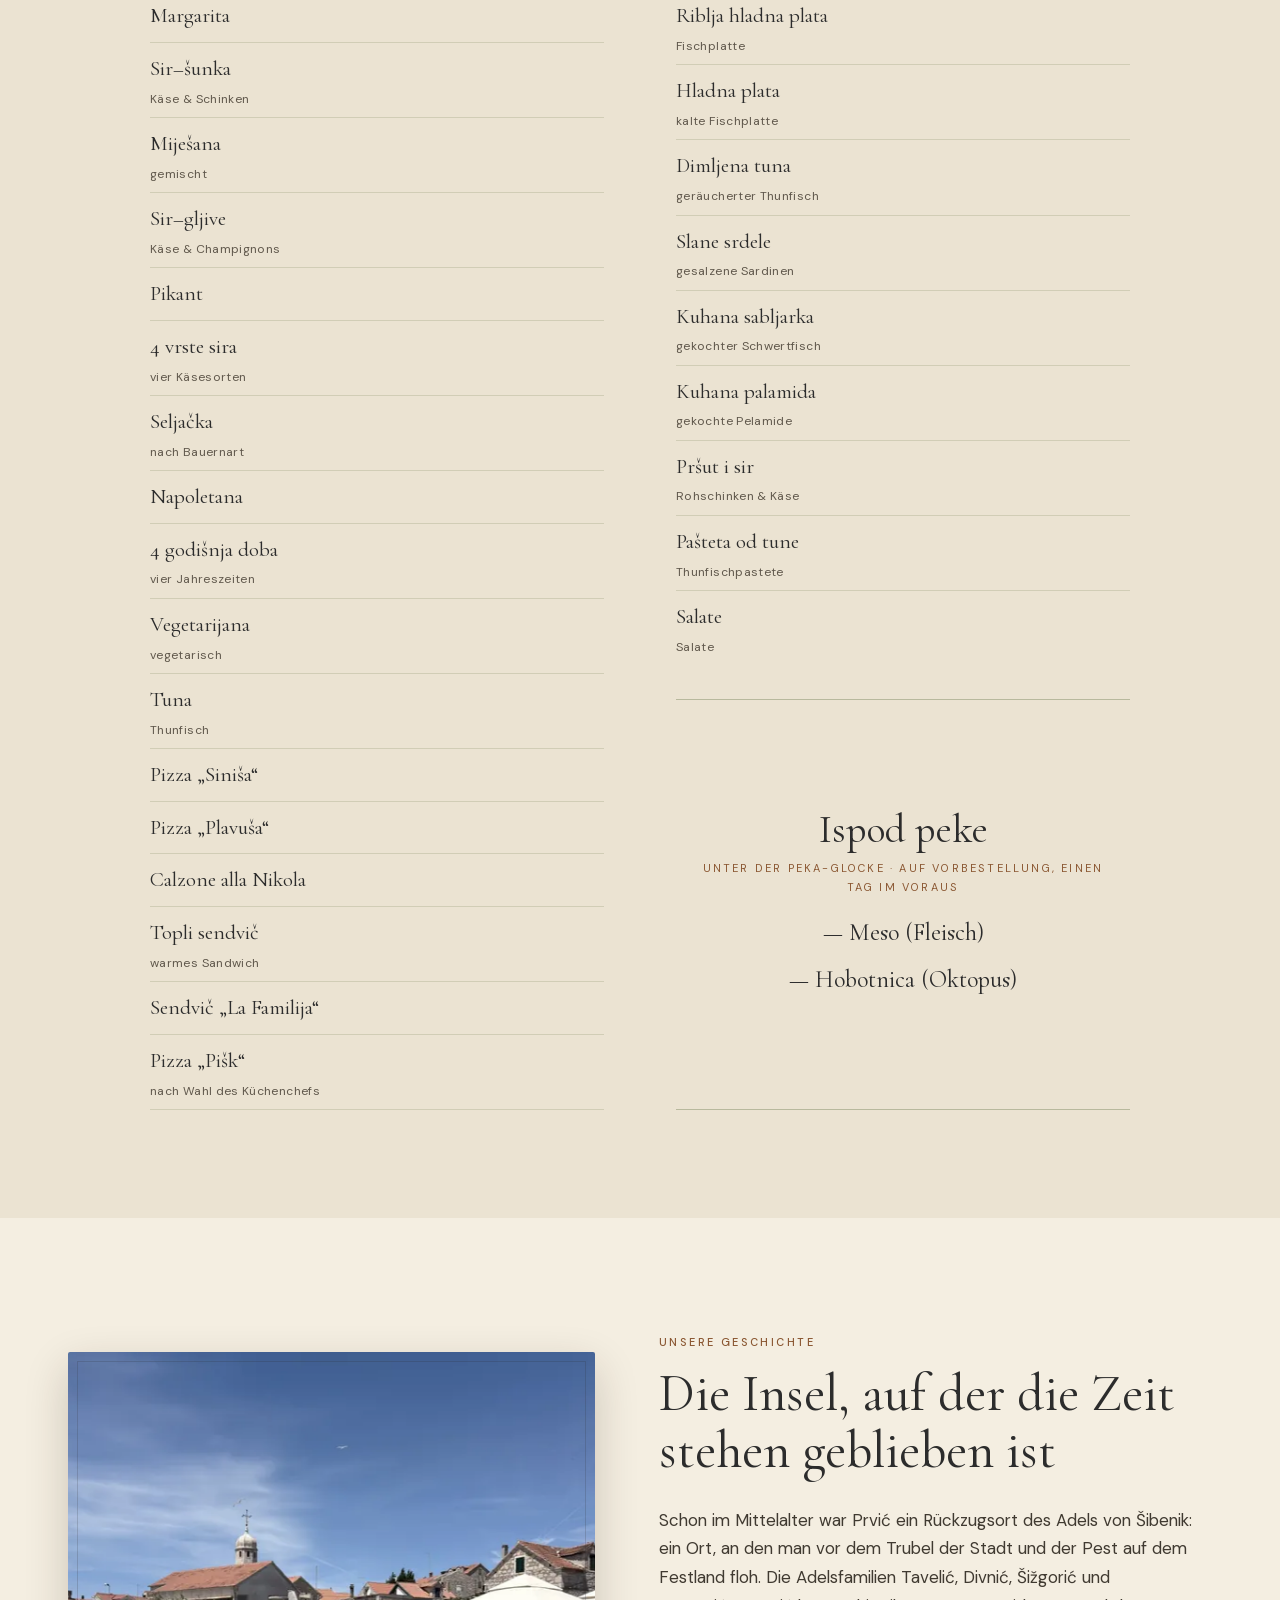
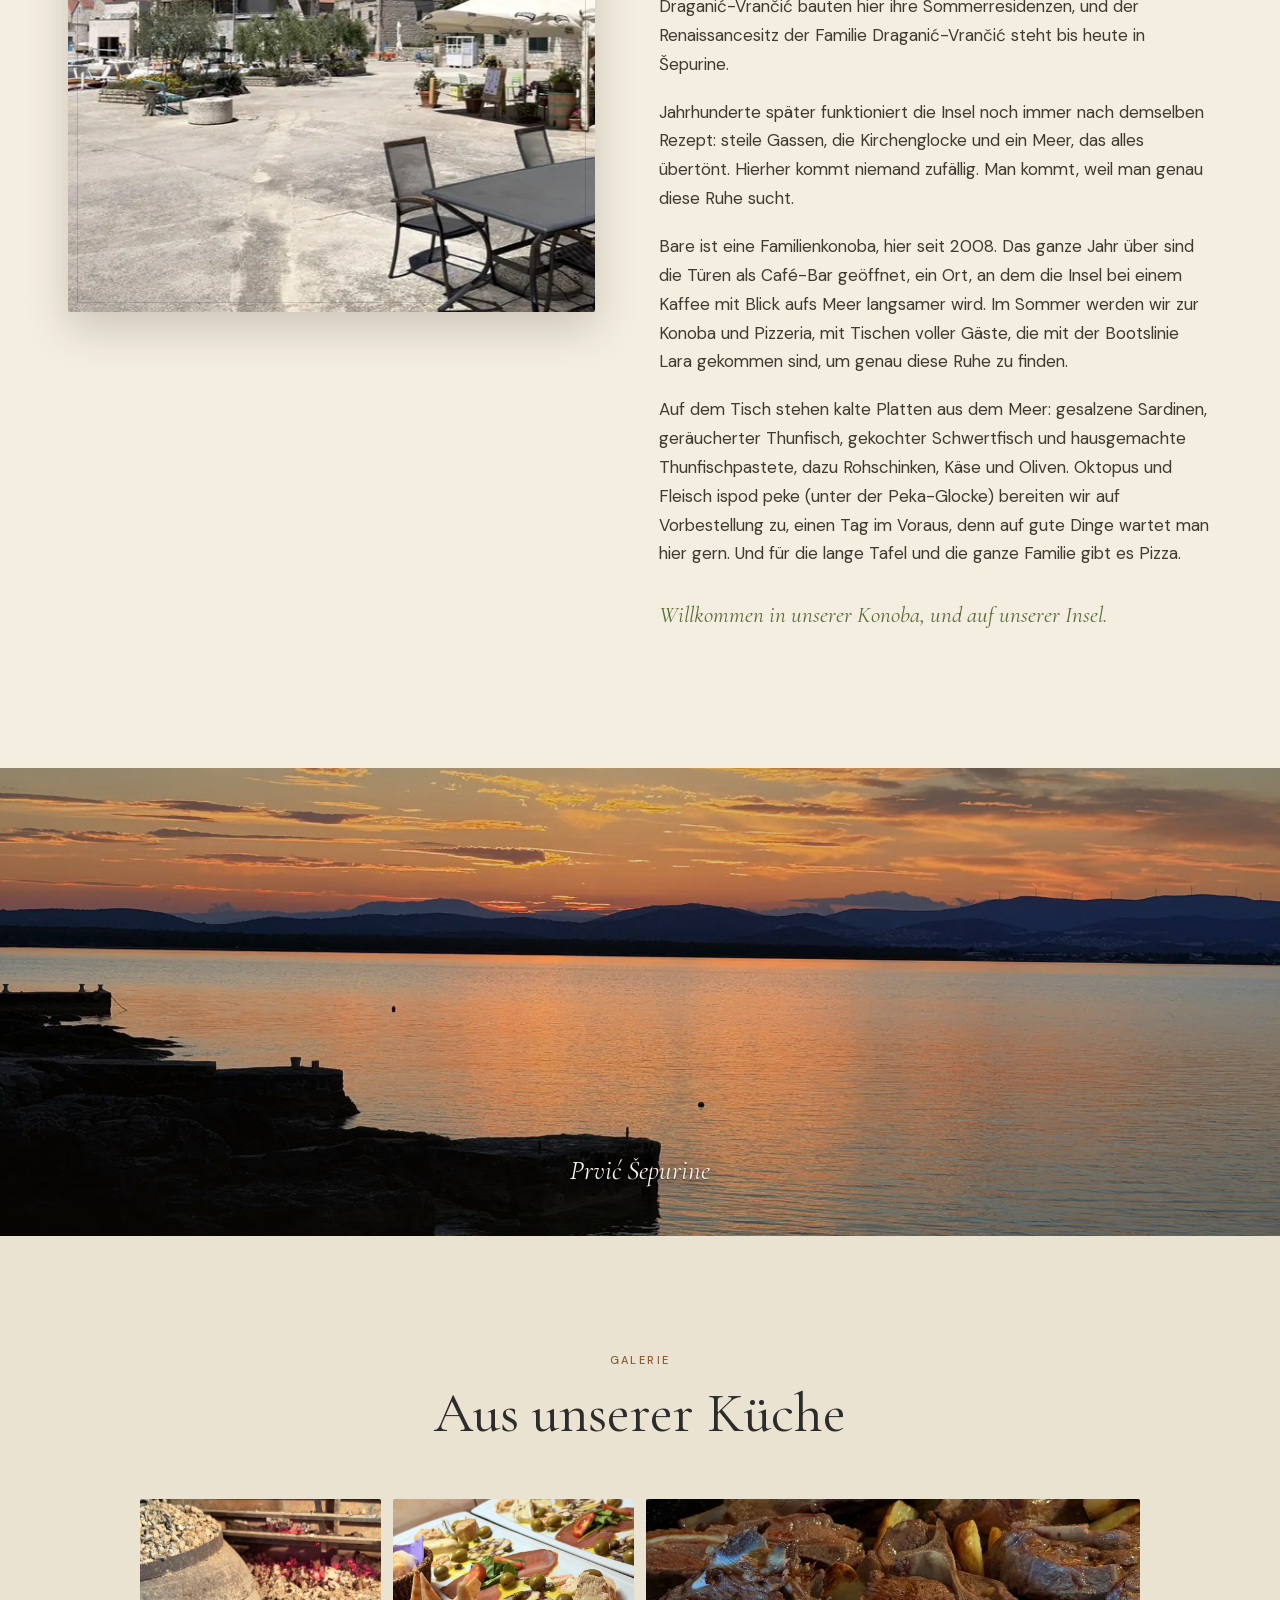
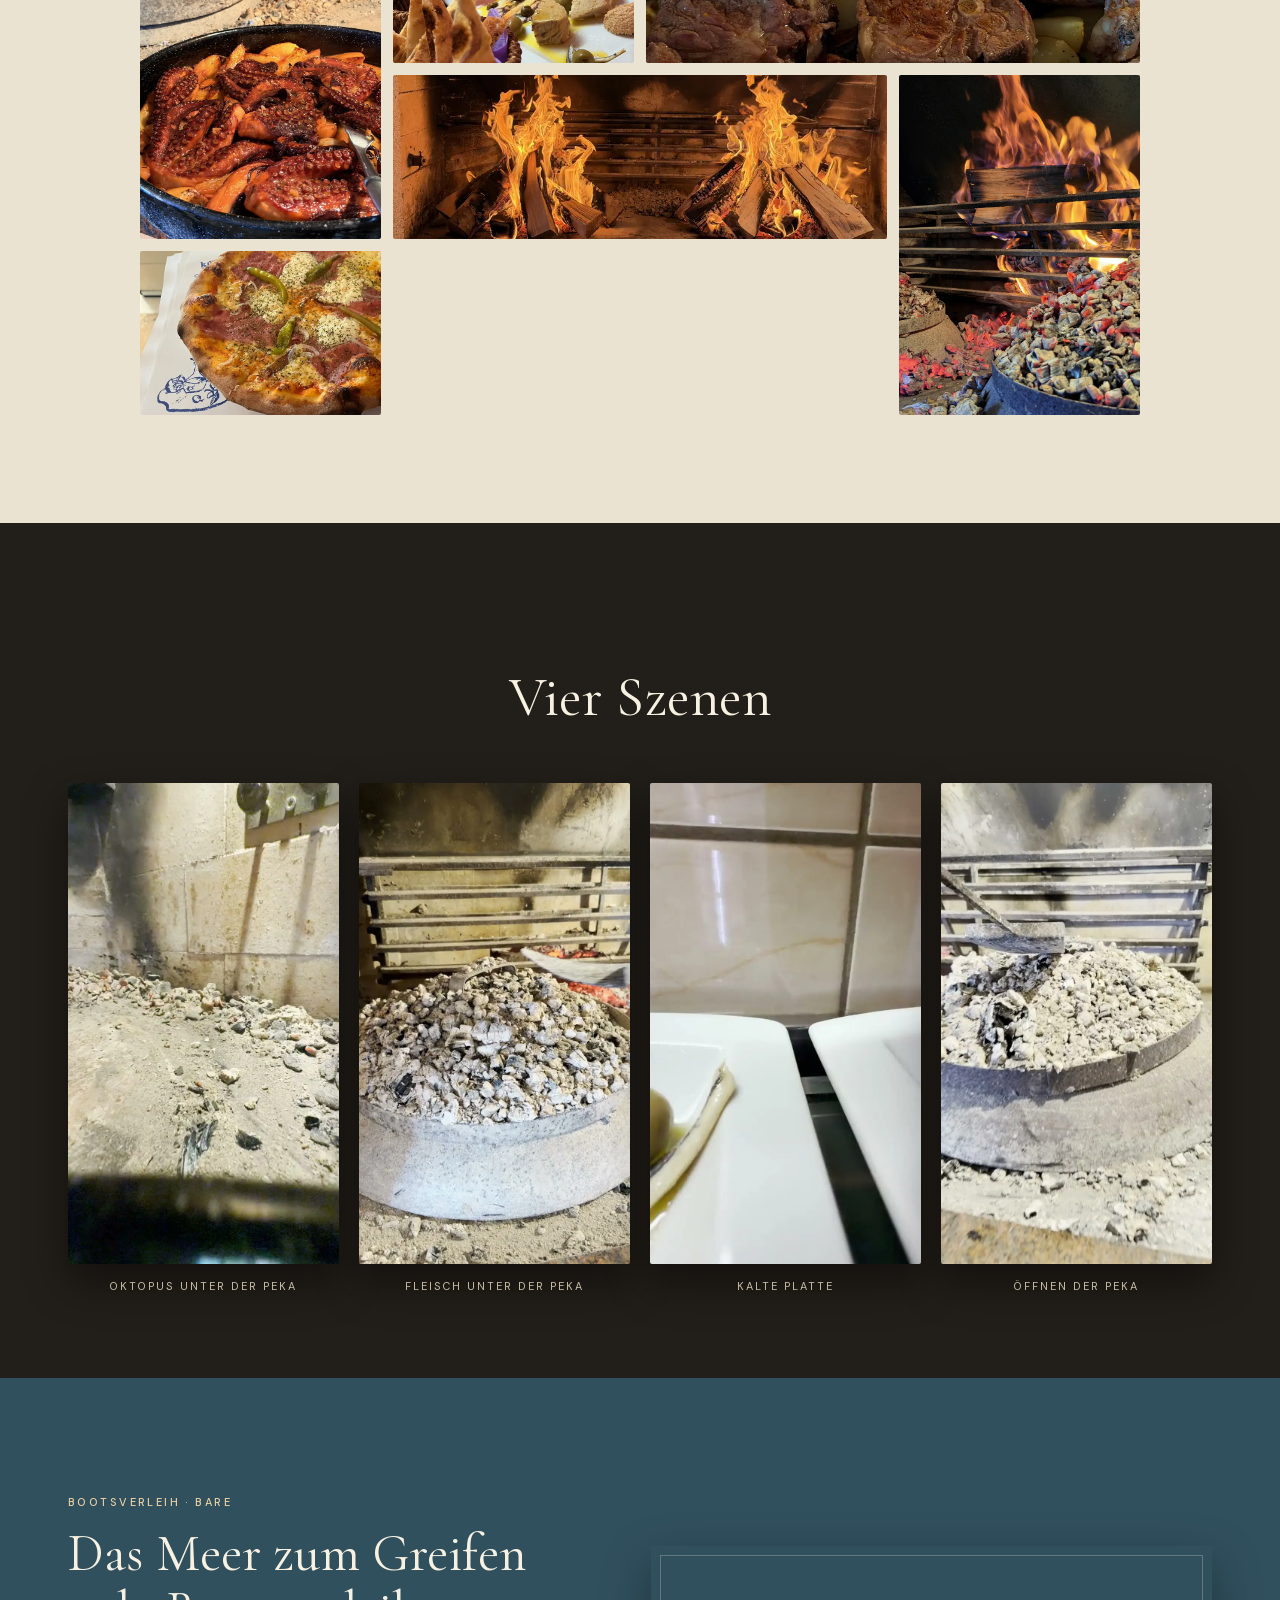
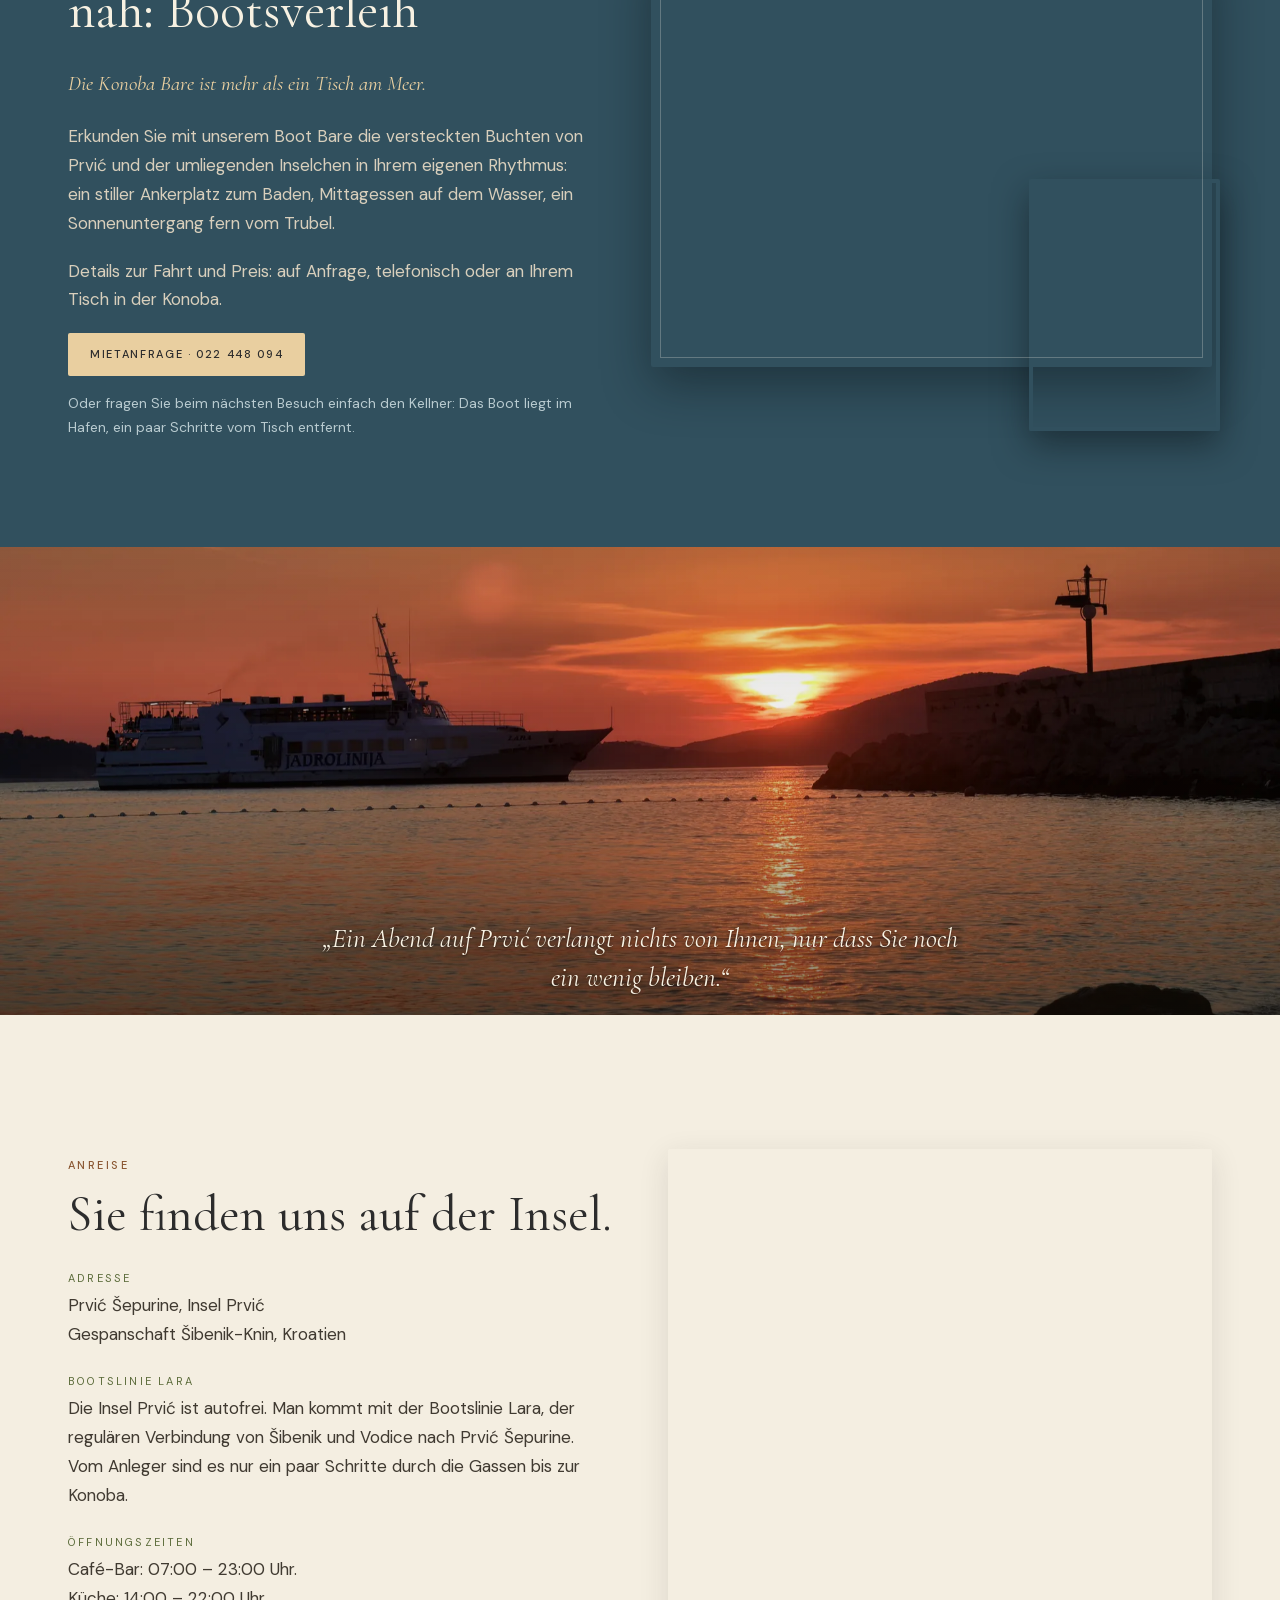
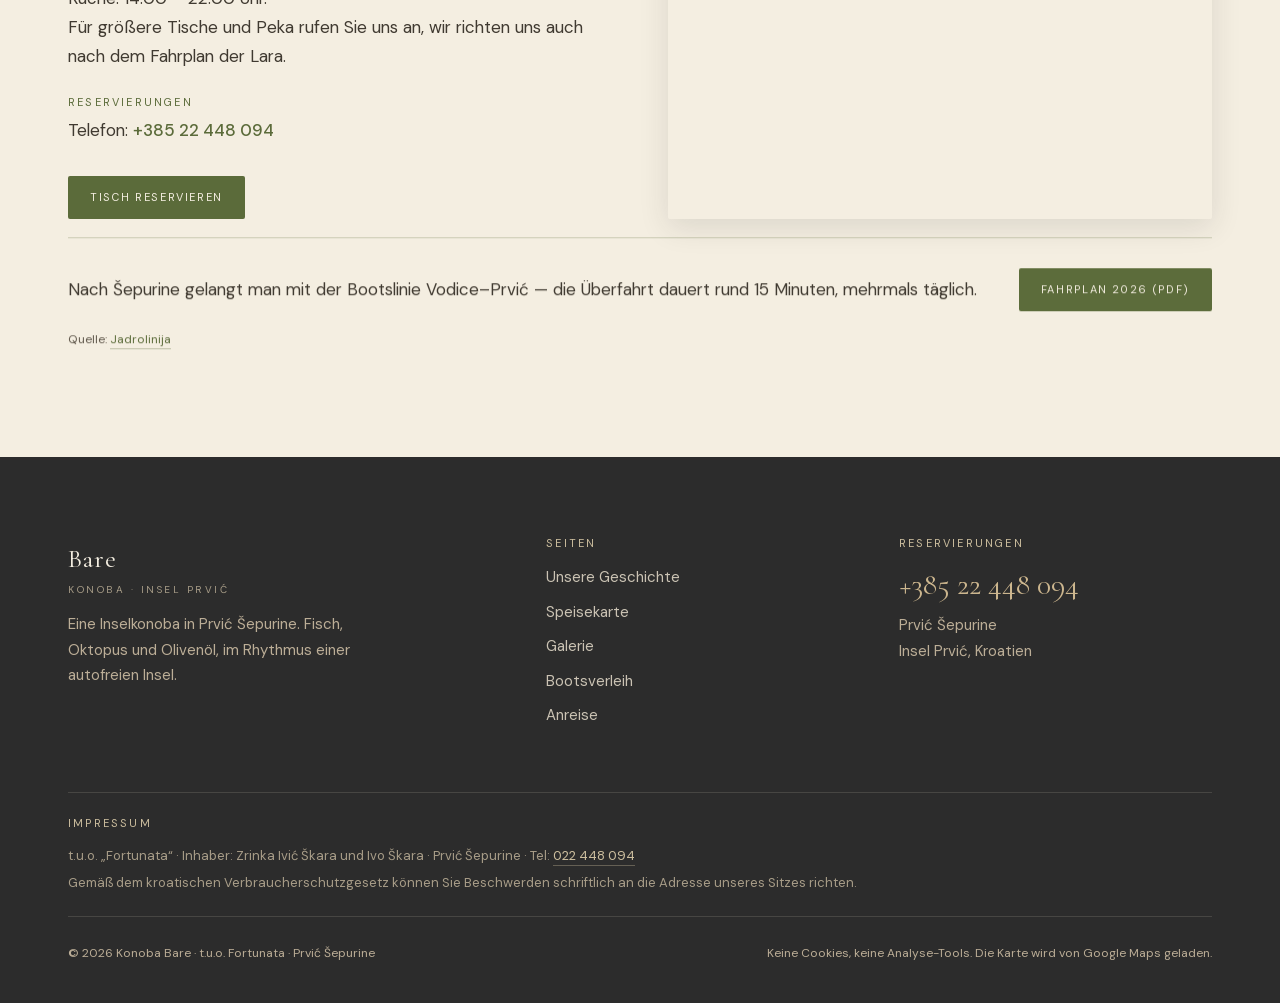
==== commit cca13b7c: "Dodaj pizzu "Pišk", Riblju hladnu platu i Kuhanu palamidu; ažuriraj radno vrijeme (kafić 07-23, kuhi" ====
--- a/de/index.html
+++ b/de/index.html
@@ -516,16 +516,19 @@
           <li>Calzone alla Nikola</li>
           <li>Topli sendvič<small>warmes Sandwich</small></li>
           <li>Sendvič „La Familija“</li>
+          <li>Pizza „Pišk“<small>nach Wahl des Küchenchefs</small></li>
         </ul>
       </div>
       <div class="menu-col">
         <h3 class="part-title">Aus der Konoba</h3>
         <p class="part-note part-note-spacer" aria-hidden="true">&nbsp;</p>
         <ul class="plist">
+          <li>Riblja hladna plata<small>Fischplatte</small></li>
           <li>Hladna plata<small>kalte Fischplatte</small></li>
           <li>Dimljena tuna<small>geräucherter Thunfisch</small></li>
           <li>Slane srdele<small>gesalzene Sardinen</small></li>
           <li>Kuhana sabljarka<small>gekochter Schwertfisch</small></li>
+          <li>Kuhana palamida<small>gekochte Pelamide</small></li>
           <li>Pršut i sir<small>Rohschinken &amp; Käse</small></li>
           <li>Pašteta od tune<small>Thunfischpastete</small></li>
           <li>Salate<small>Salate</small></li>
@@ -688,8 +691,8 @@
         </div>
         <div class="info-block">
           <h3>Öffnungszeiten</h3>
-          <!-- radno vrijeme potvrdio klijent 2026-07-06: caffe bar cijeli dan, kuhinja 14–23 -->
-          <p data-words>Café-Bar: den ganzen Tag geöffnet.<br/>Küche: 14:00 – 23:00 Uhr.<br/>Für größere Tische und Peka rufen Sie uns an, wir richten uns auch nach dem Fahrplan der Lara.</p>
+          <!-- radno vrijeme ažurirano 2026-07-08: caffe bar 07-23, kuhinja 14-22 -->
+          <p data-words>Café-Bar: 07:00 – 23:00 Uhr.<br/>Küche: 14:00 – 22:00 Uhr.<br/>Für größere Tische und Peka rufen Sie uns an, wir richten uns auch nach dem Fahrplan der Lara.</p>
         </div>
         <div class="info-block">
           <h3>Reservierungen</h3>
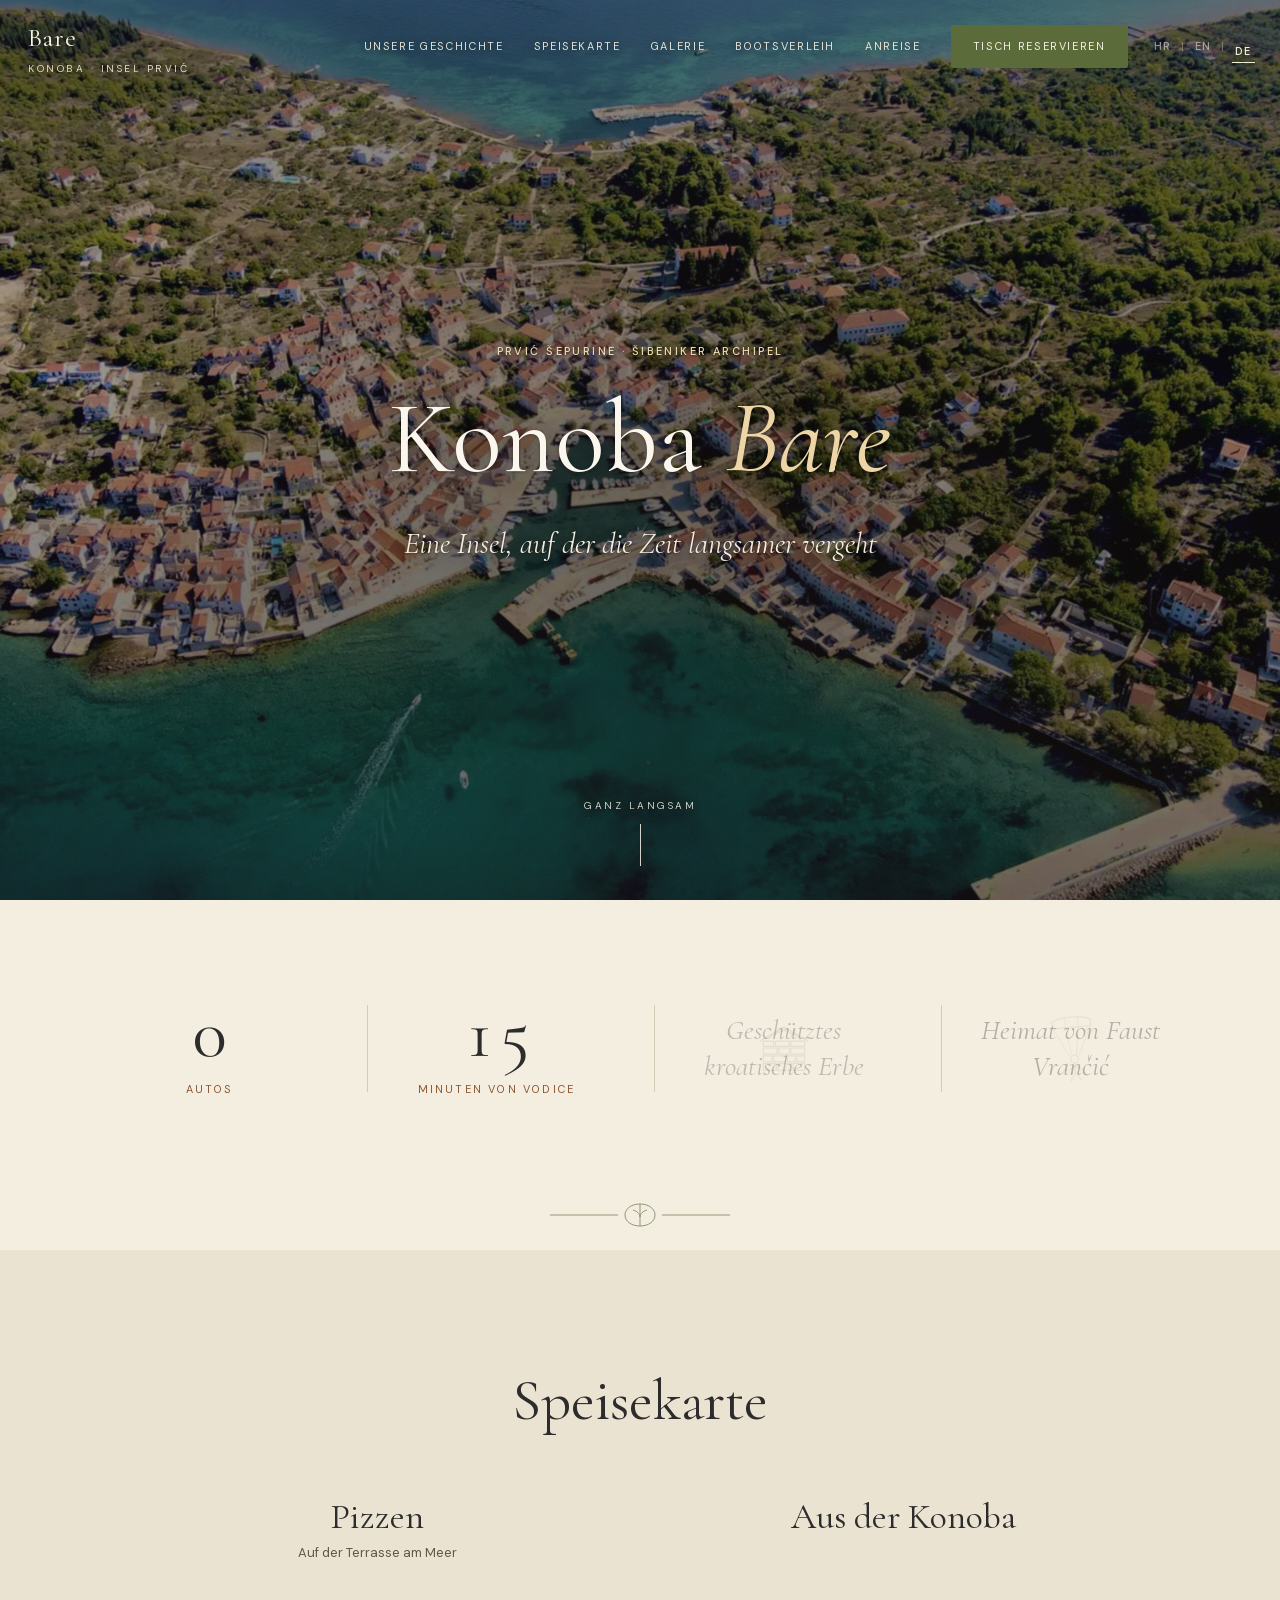
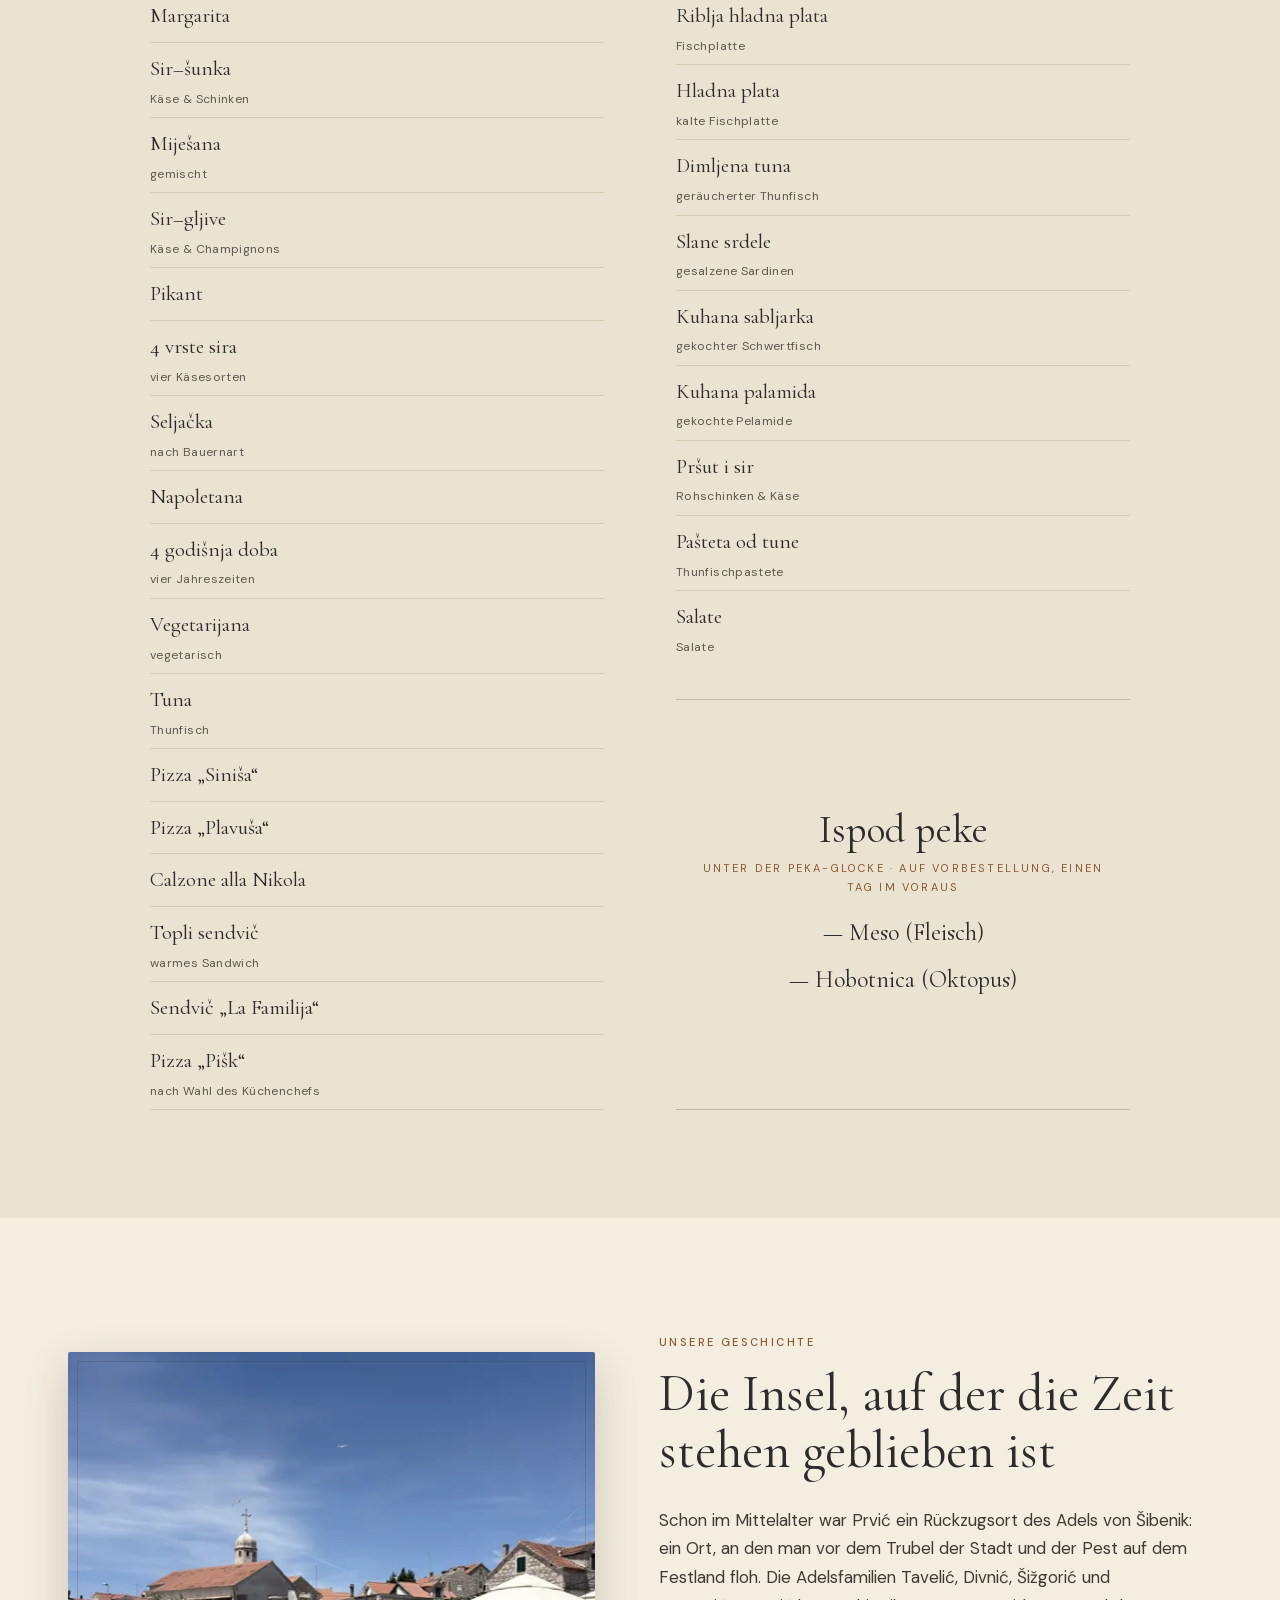
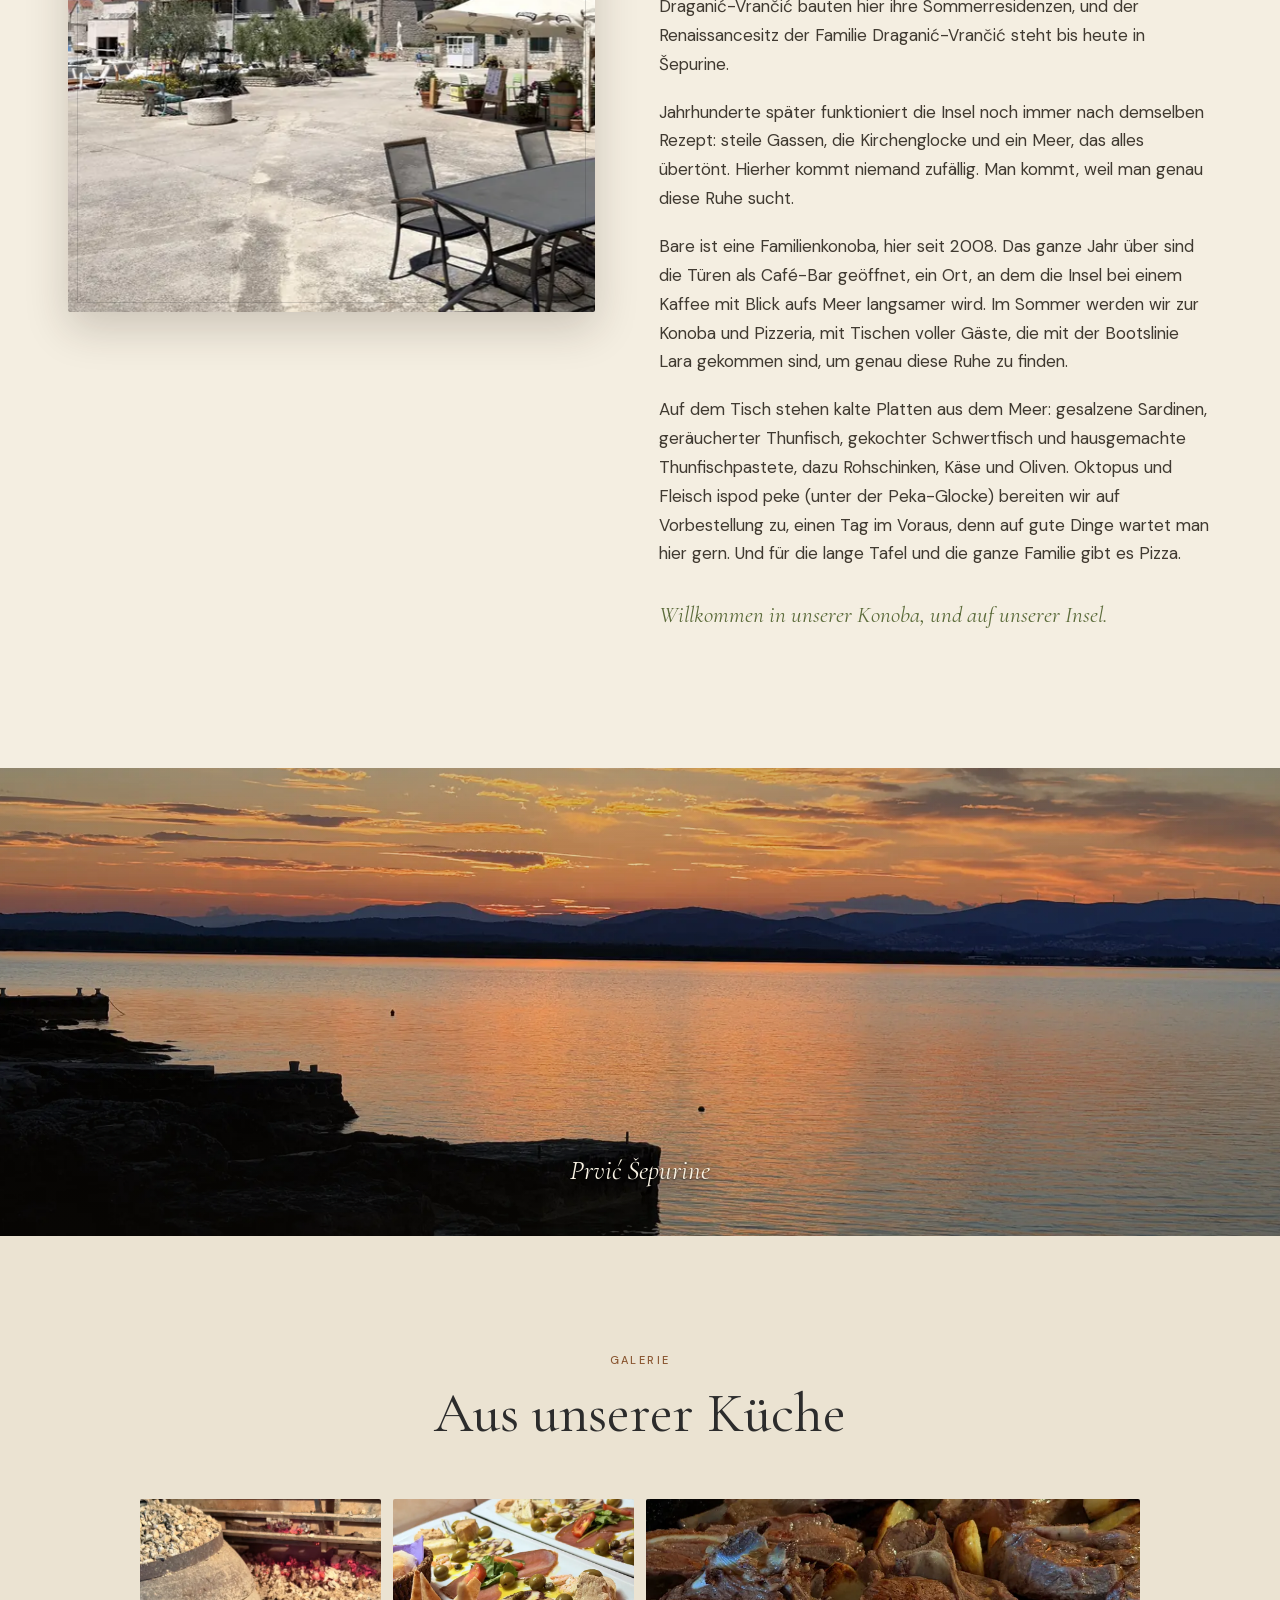
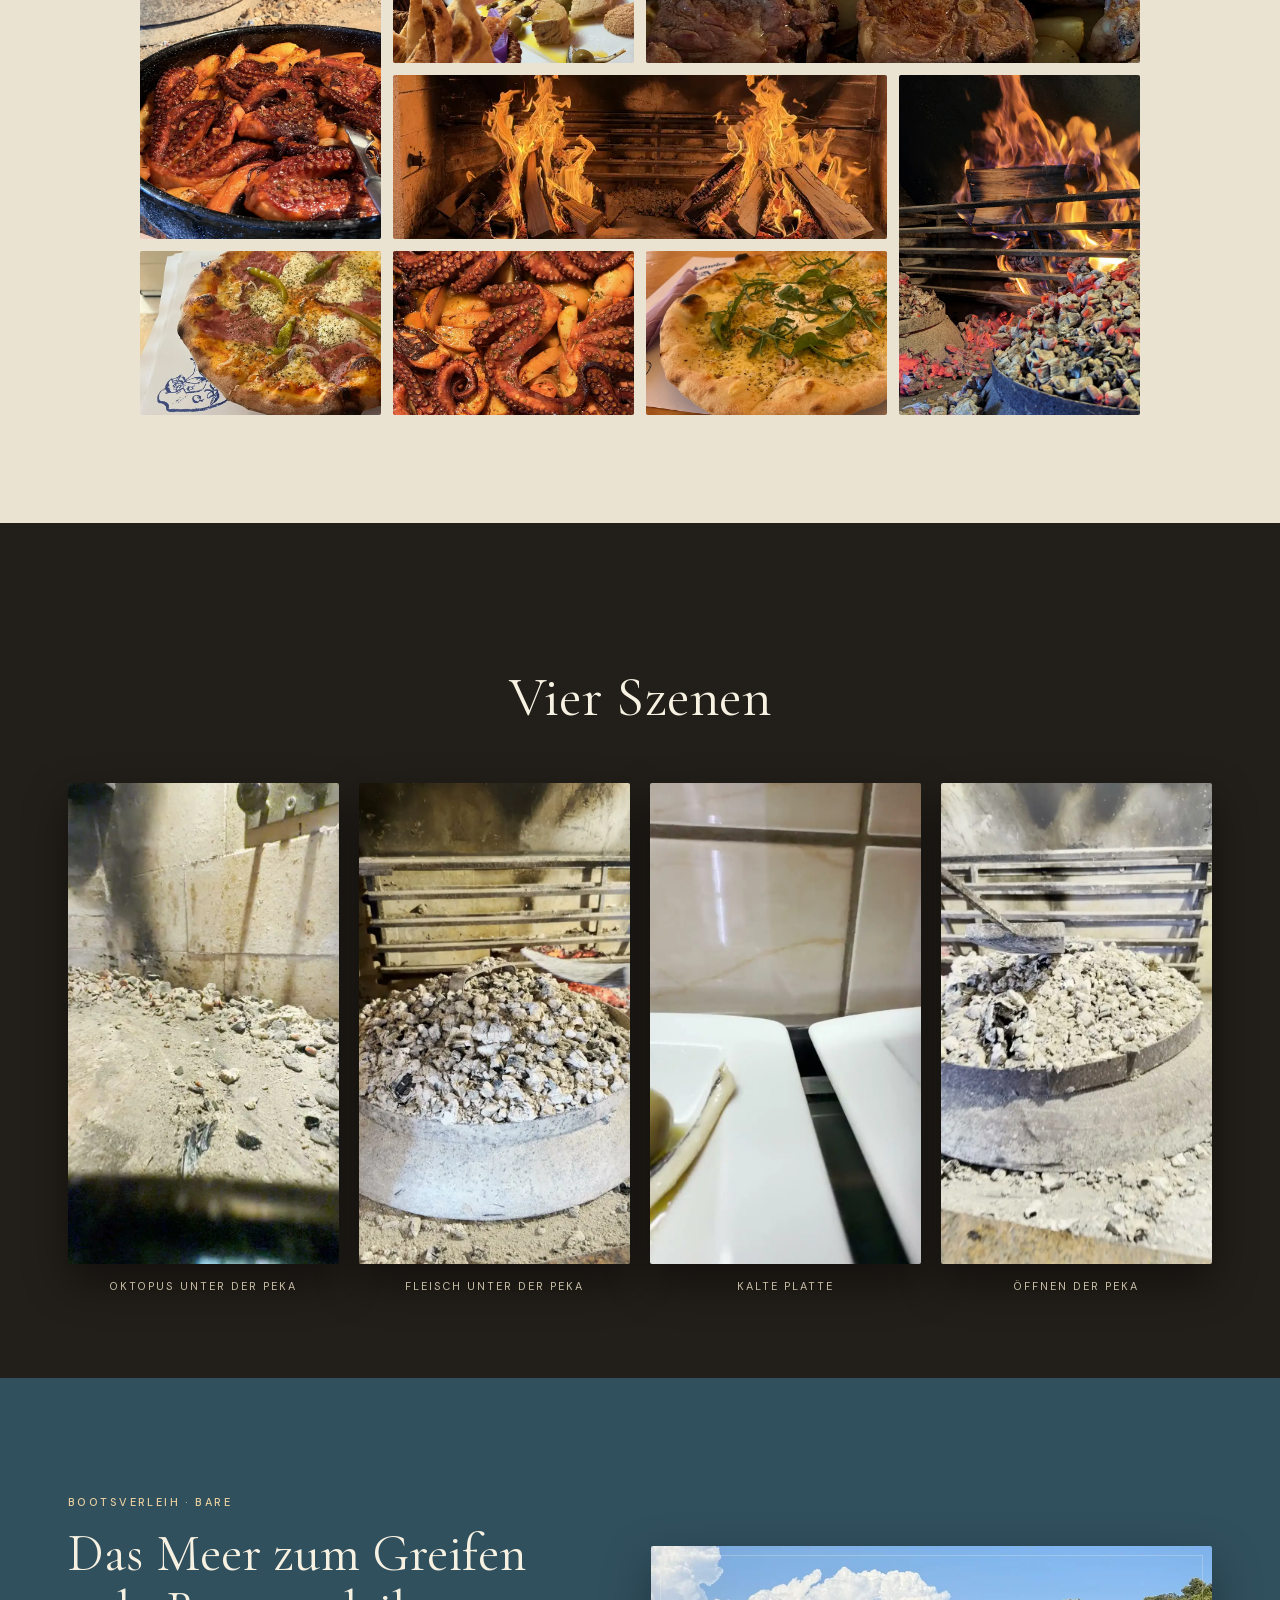
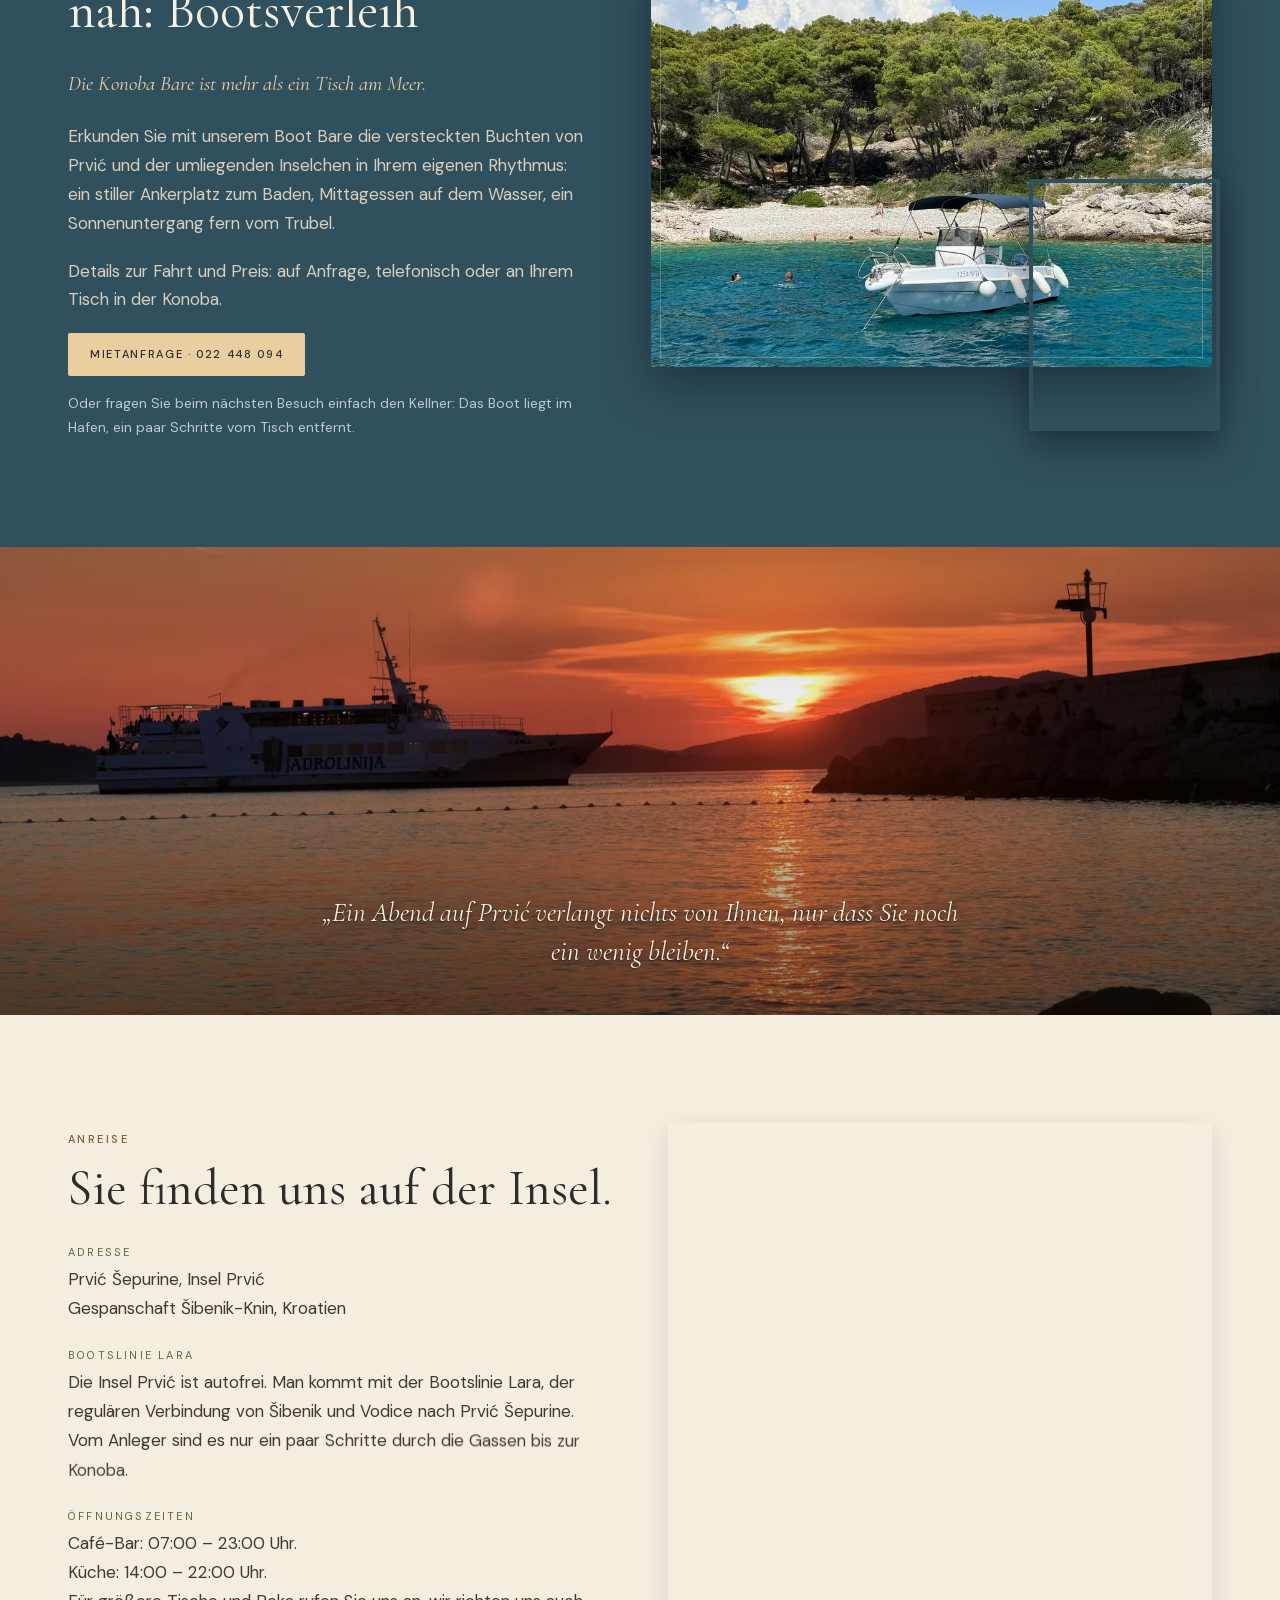
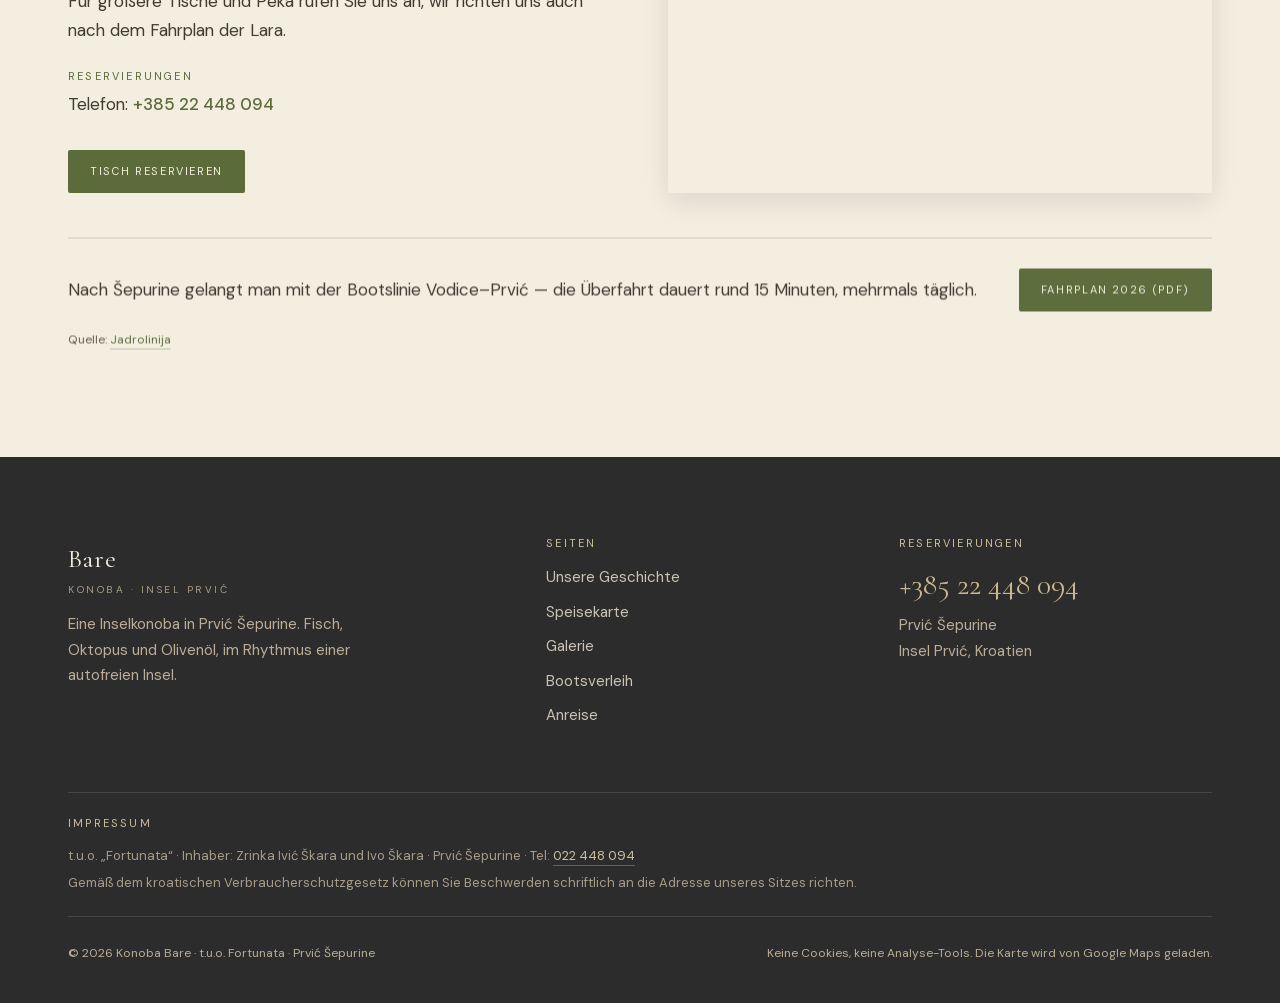
==== commit e06e24e0: "Fix: canonical/og:url/hreflang/JSON-LD pokazivali na staru GitHub Pages adresu umjesto konobabare.hr" ====
--- a/de/index.html
+++ b/de/index.html
@@ -5,19 +5,19 @@
 <meta name="viewport" content="width=device-width, initial-scale=1.0" />
 <title>Konoba Bare — Prvić Šepurine | Insel Prvić, Kroatien</title>
 <meta name="description" content="Konoba Bare auf der Insel Prvić, in Prvić Šepurine, Kroatien. Dalmatinische Inselküche: kalte Fischplatten, Oktopus unter der Peka-Glocke, Pizza auf der Terrasse am Meer. Boot Bare für die Buchten der Insel, auf Anfrage." />
-<link rel="canonical" href="https://artme-nx.github.io/konoba-bare-v5/de/" />
+<link rel="canonical" href="https://konobabare.hr/de/" />
 <link rel="icon" href="data:image/svg+xml,%3Csvg xmlns='http://www.w3.org/2000/svg' viewBox='0 0 64 64'%3E%3Crect width='64' height='64' rx='8' fill='%235B6B3A'/%3E%3Ctext x='32' y='44' text-anchor='middle' font-family='Georgia,serif' font-size='36' fill='%23F4EEE1'%3EB%3C/text%3E%3C/svg%3E" />
 <meta property="og:type" content="website" />
 <meta property="og:title" content="Konoba Bare — Prvić Šepurine, Insel Prvić" />
 <meta property="og:description" content="Dalmatinische Inselkonoba in Prvić Šepurine: kalte Fischplatten, Peka auf Vorbestellung, Pizza am Meer. Boot Bare für versteckte Buchten, auf Anfrage." />
-<meta property="og:image" content="https://artme-nx.github.io/konoba-bare-v5/hero.jpg" />
-<meta property="og:url" content="https://artme-nx.github.io/konoba-bare-v5/de/" />
+<meta property="og:image" content="https://konobabare.hr/hero.jpg" />
+<meta property="og:url" content="https://konobabare.hr/de/" />
 <meta property="og:locale" content="de_DE" />
 <!-- hreflang: HR korijen + /en/ + /de/ (x-default = HR) -->
-<link rel="alternate" hreflang="hr" href="https://artme-nx.github.io/konoba-bare-v5/" />
-<link rel="alternate" hreflang="en" href="https://artme-nx.github.io/konoba-bare-v5/en/" />
-<link rel="alternate" hreflang="de" href="https://artme-nx.github.io/konoba-bare-v5/de/" />
-<link rel="alternate" hreflang="x-default" href="https://artme-nx.github.io/konoba-bare-v5/" />
+<link rel="alternate" hreflang="hr" href="https://konobabare.hr/" />
+<link rel="alternate" hreflang="en" href="https://konobabare.hr/en/" />
+<link rel="alternate" hreflang="de" href="https://konobabare.hr/de/" />
+<link rel="alternate" hreflang="x-default" href="https://konobabare.hr/" />
 <!-- Fontovi: self-host (GDPR) — bez runtime poziva prema Google Fonts servisu -->
 <link rel="preload" href="../assets/fonts/cormorant-garamond-normal-latin.woff2" as="font" type="font/woff2" crossorigin />
 <link rel="preload" href="../assets/fonts/cormorant-garamond-normal-latin-ext.woff2" as="font" type="font/woff2" crossorigin />
@@ -32,8 +32,8 @@
   "@context": "https://schema.org",
   "@type": "Restaurant",
   "name": "Konoba Bare",
-  "url": "https://artme-nx.github.io/konoba-bare-v5/de/",
-  "image": "https://artme-nx.github.io/konoba-bare-v5/hero.jpg",
+  "url": "https://konobabare.hr/de/",
+  "image": "https://konobabare.hr/hero.jpg",
   "telephone": "+385 22 448 094",
   "servesCuisine": ["Dalmatinisch", "Mediterran"],
   "address": {
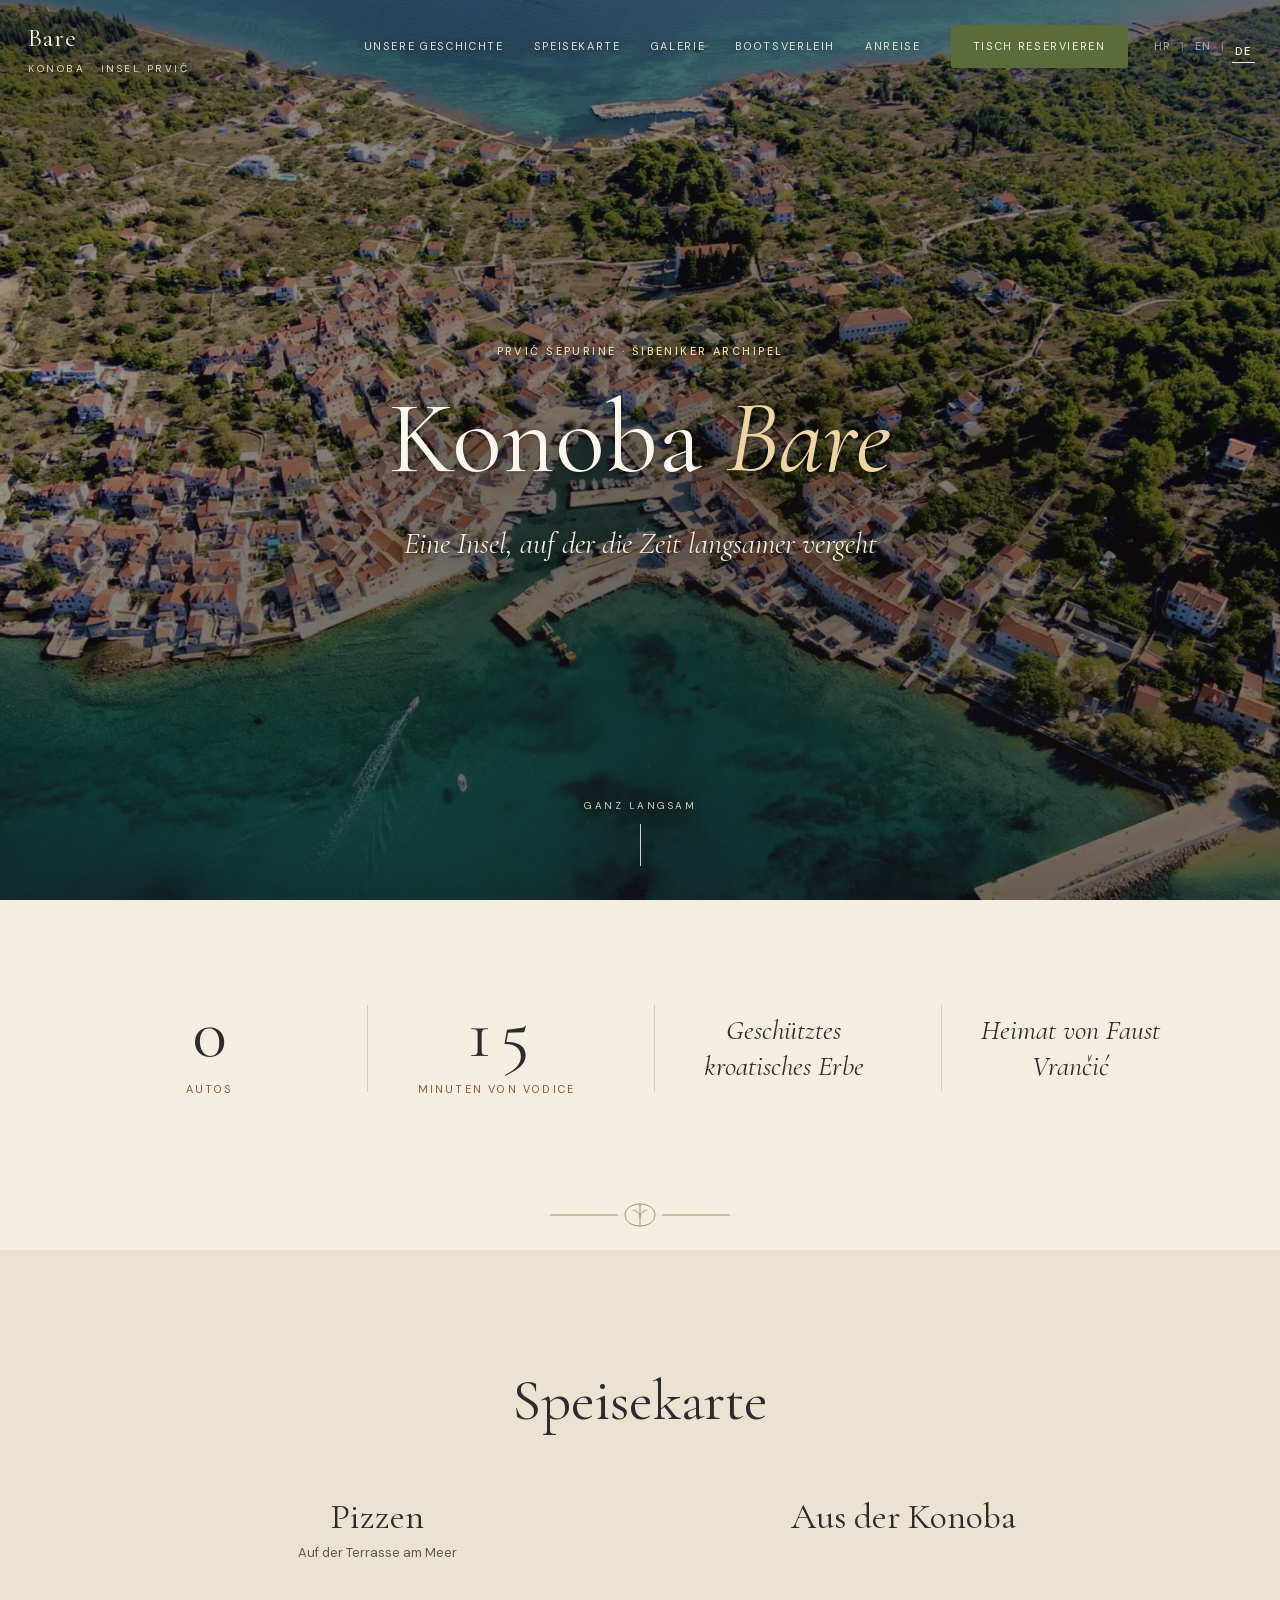
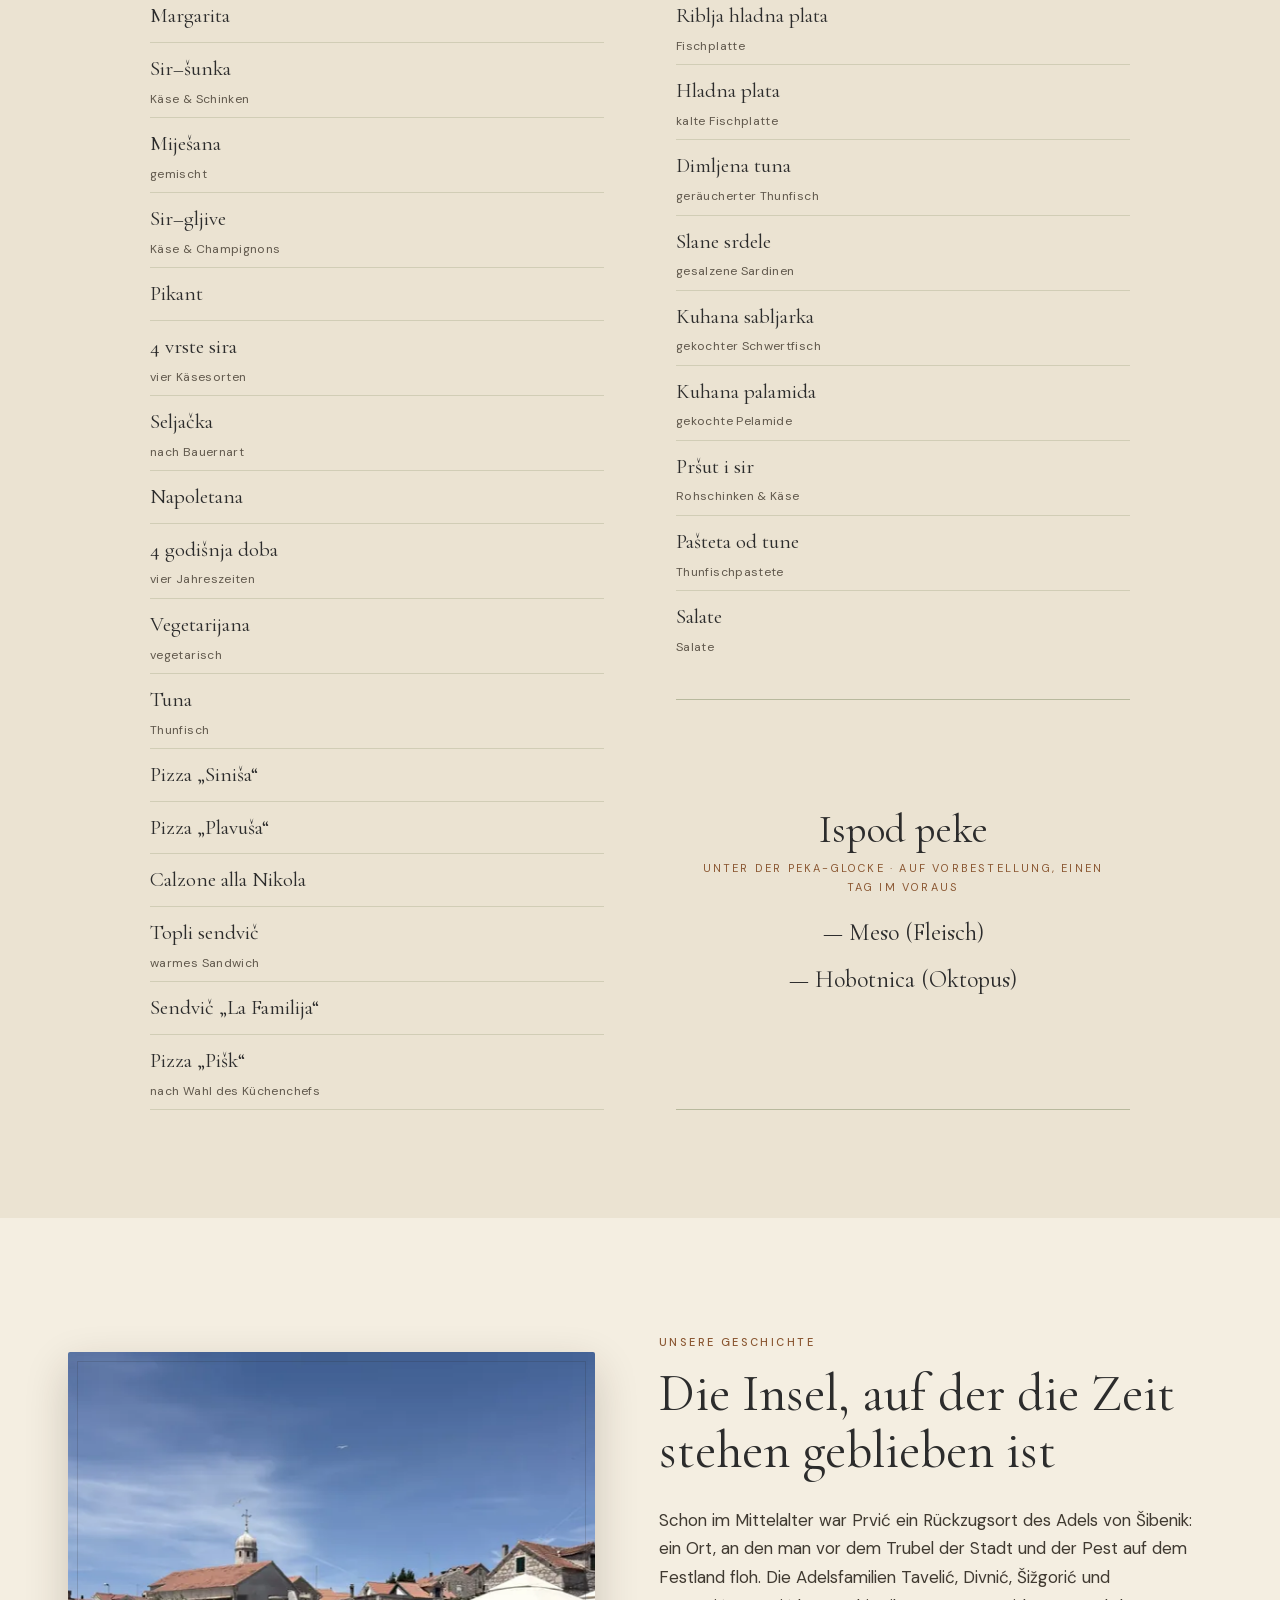
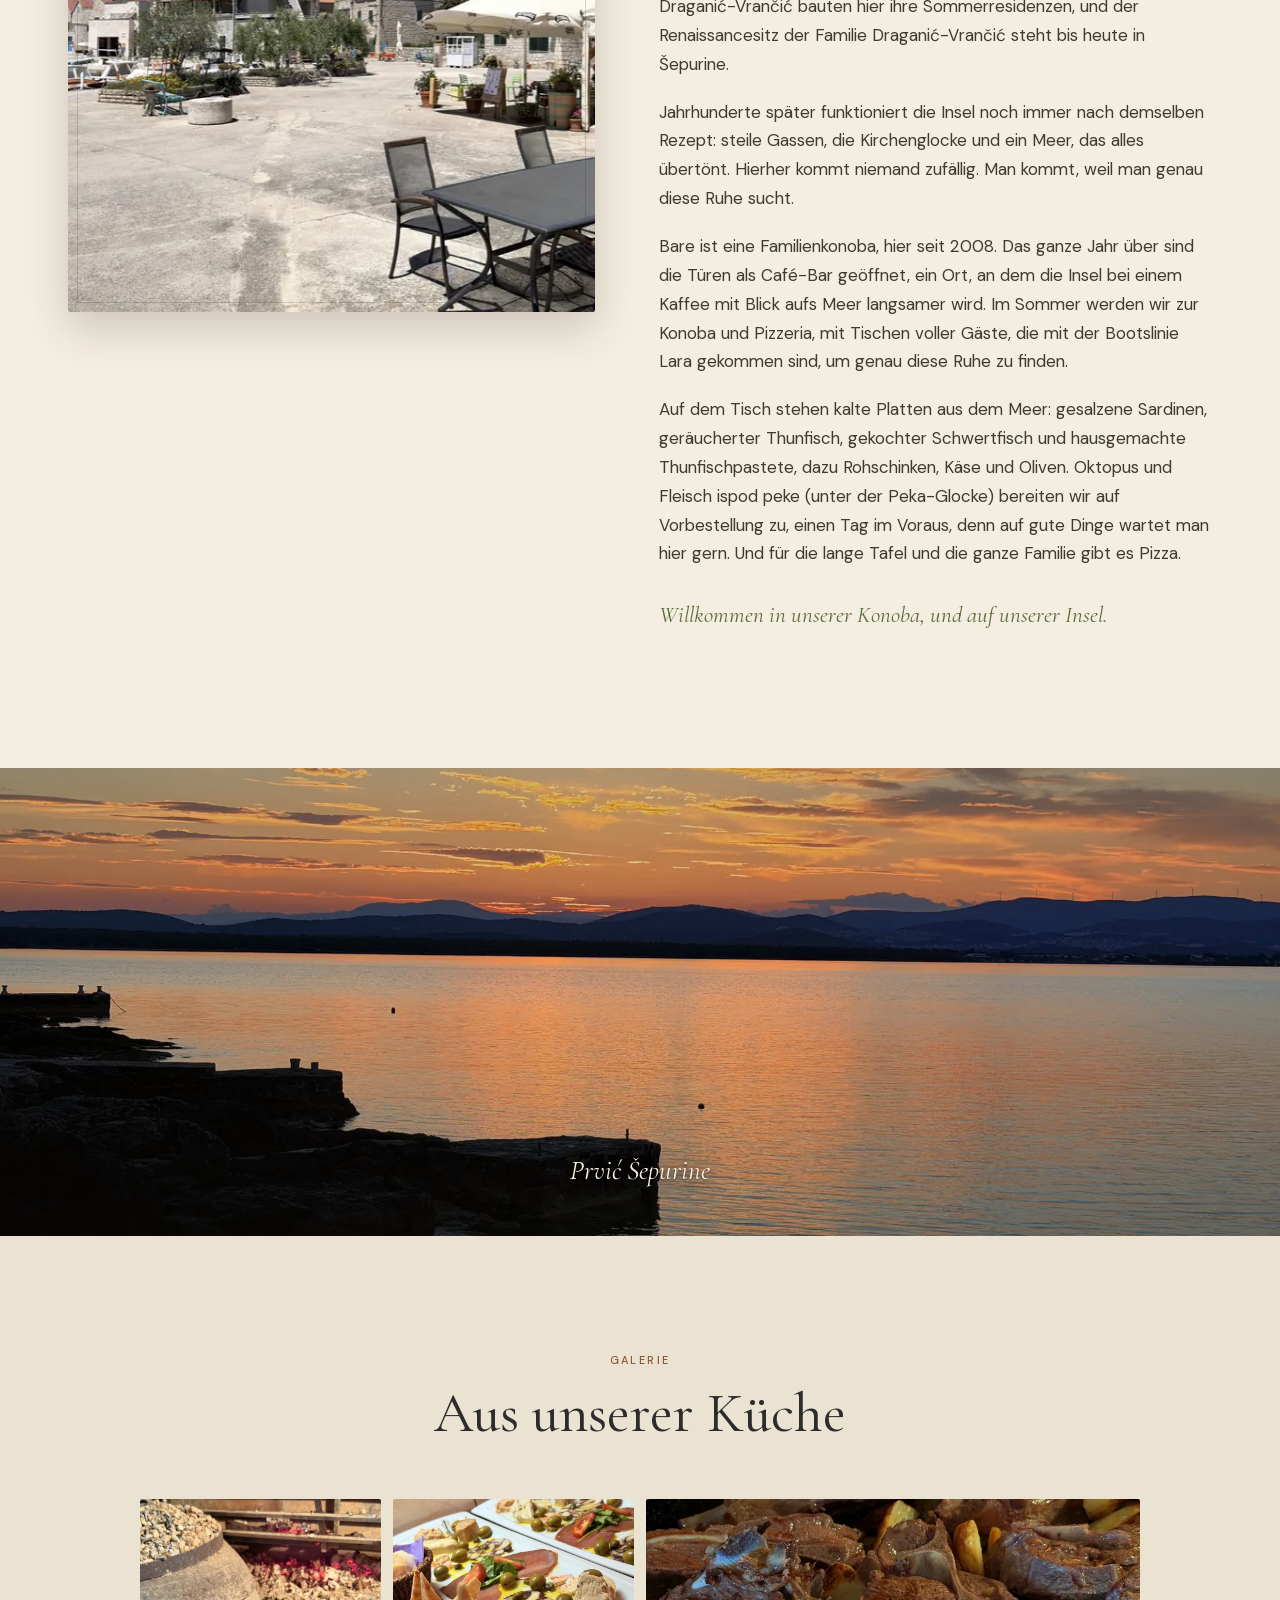
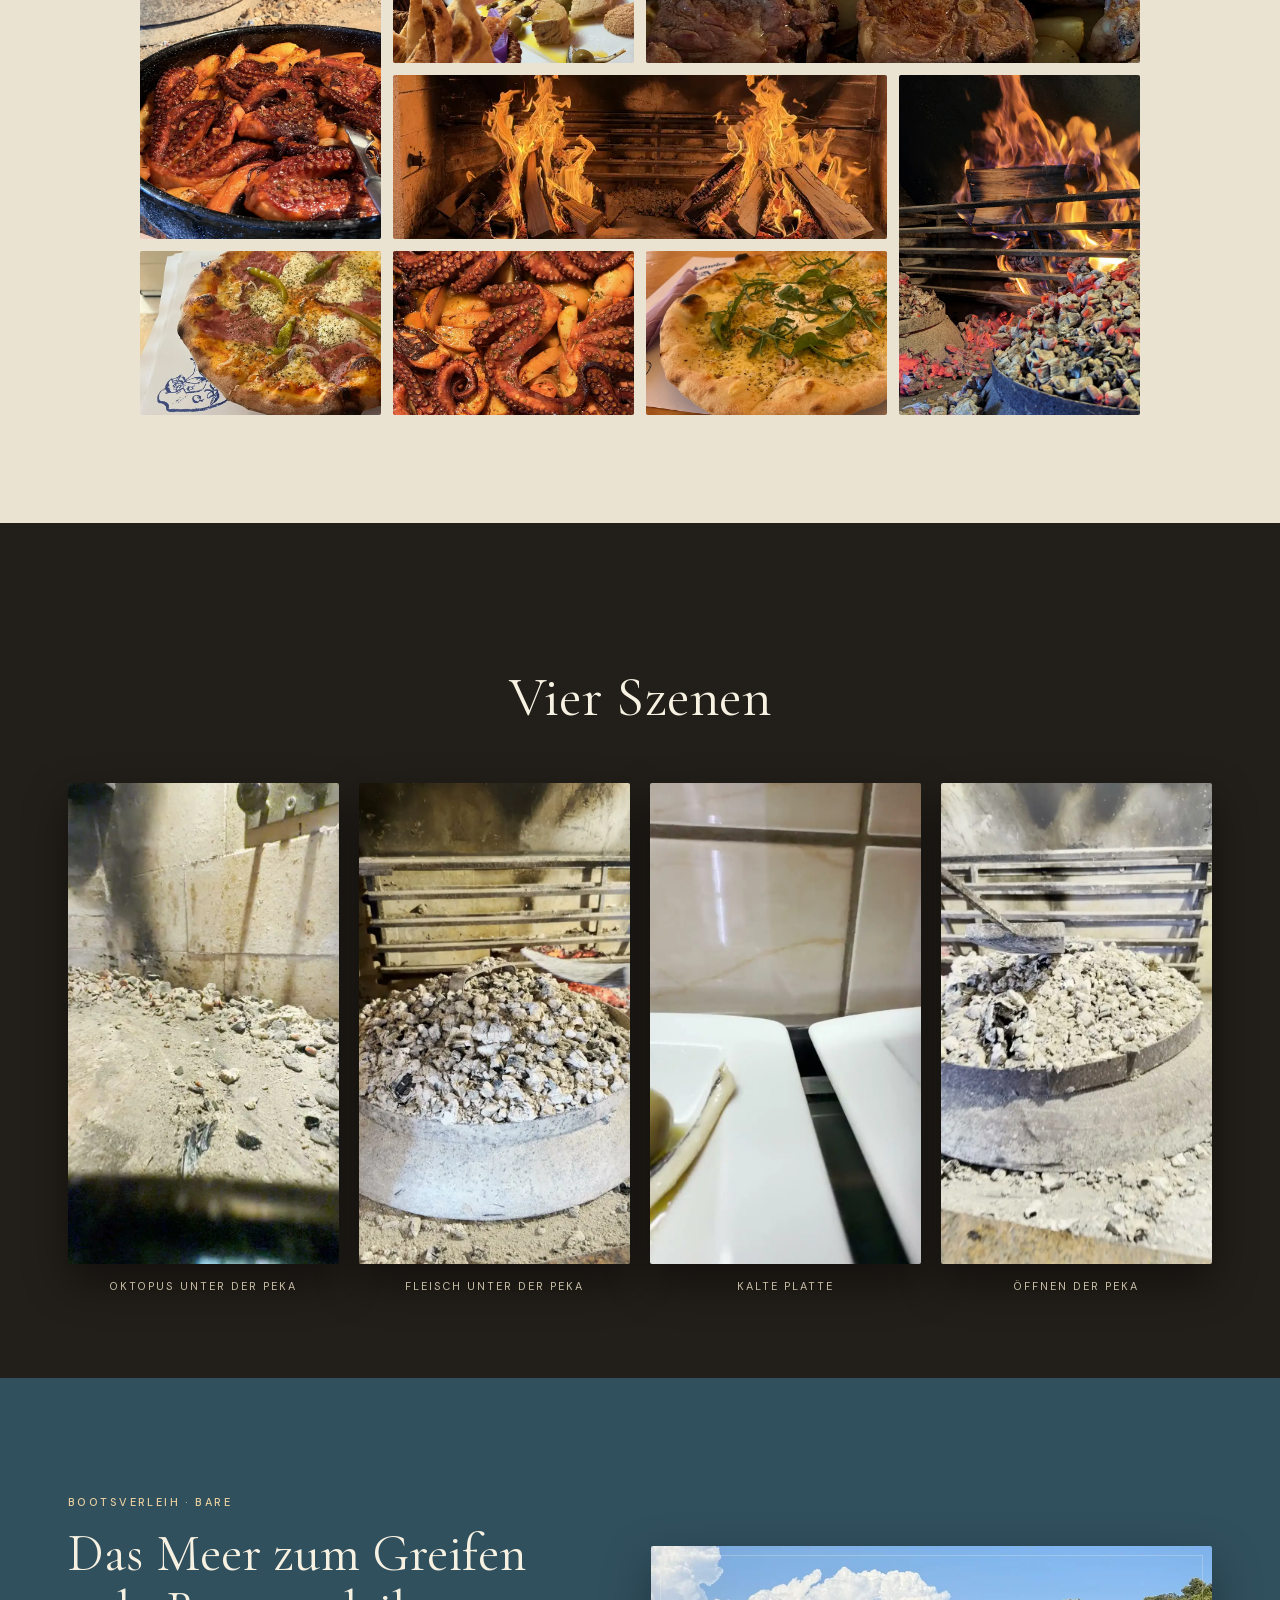
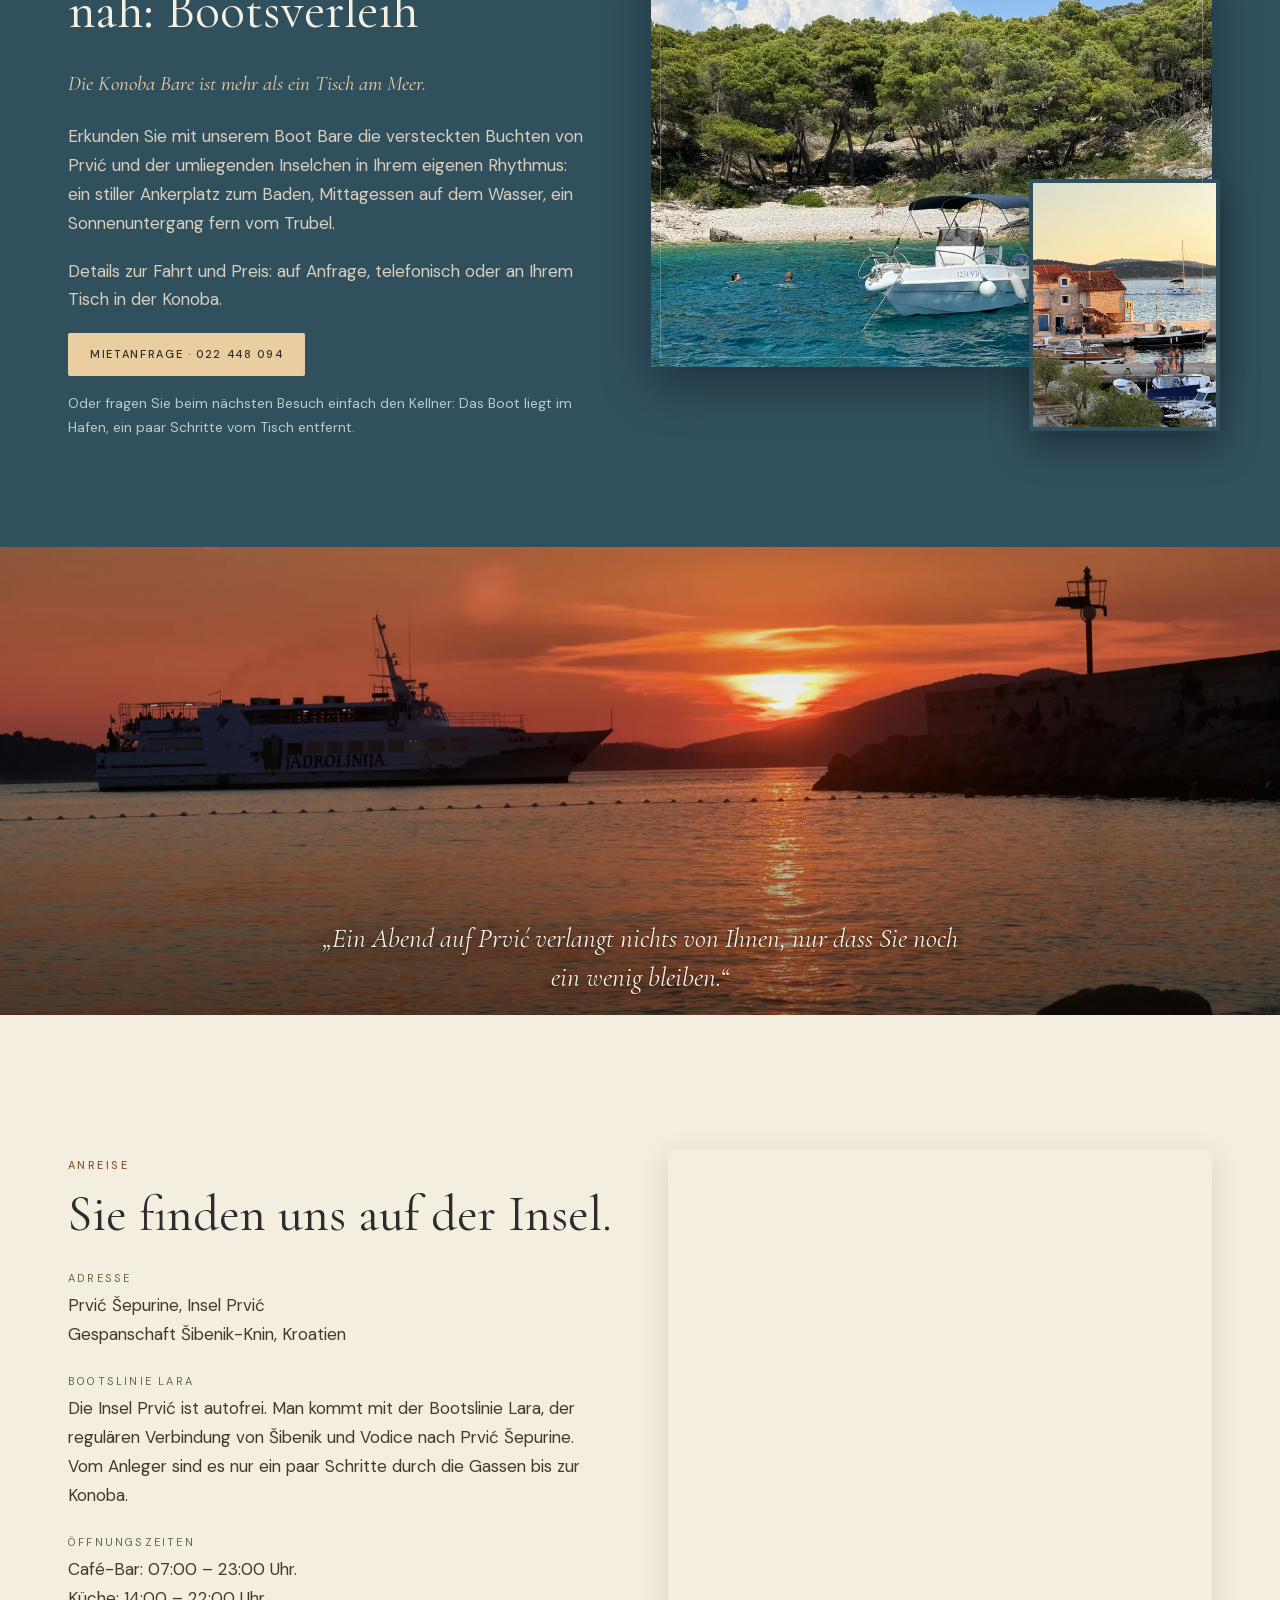
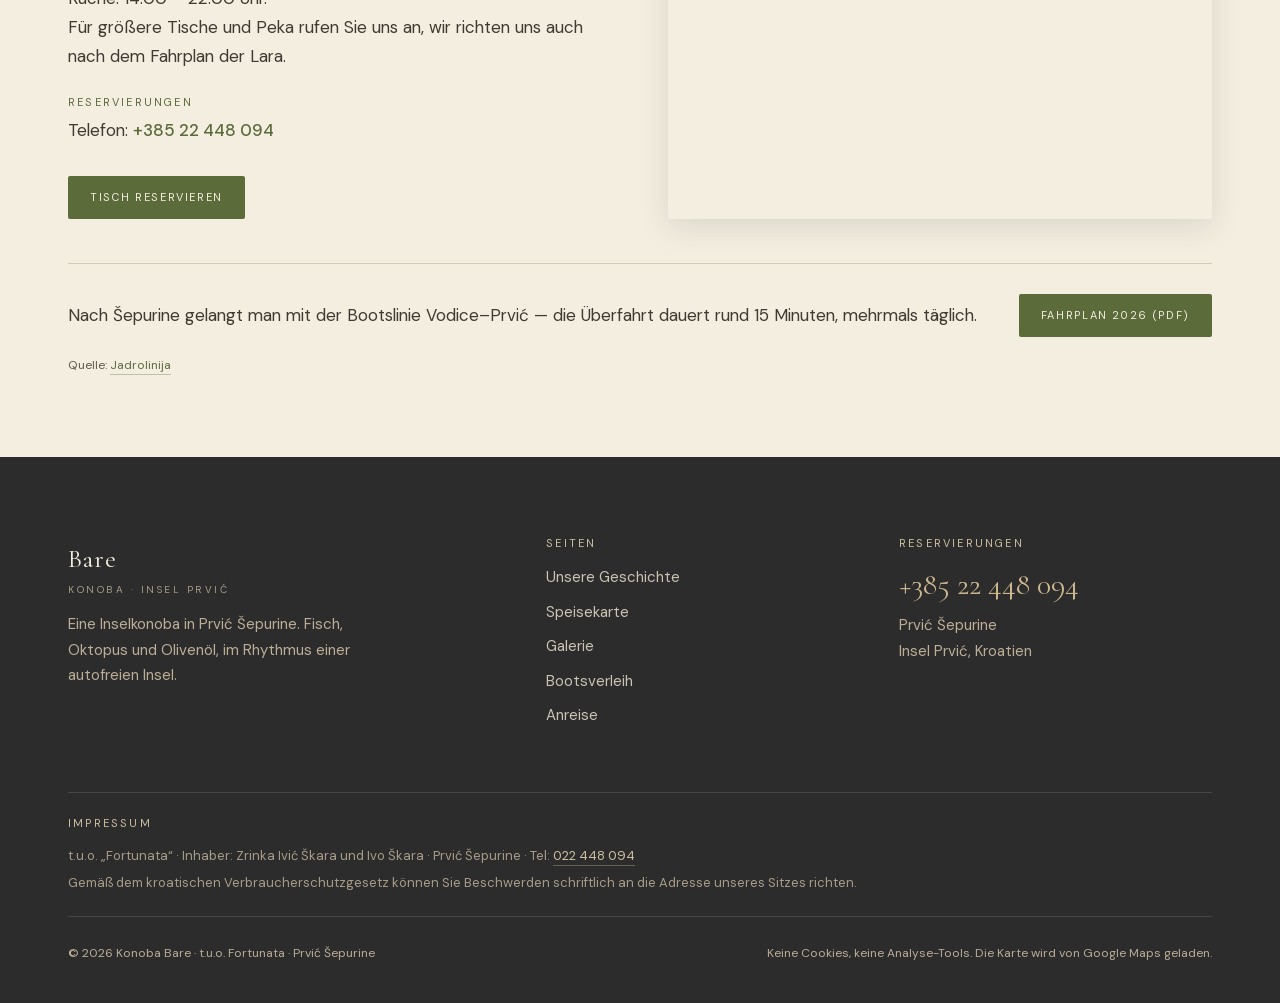
==== commit c0a7a48c: "SEO: pokrij i dijakritičke i bez-dijakritičke varijante (Prvić/Prvic, Šepurine/Sepurine) Dodan meta " ====
--- a/de/index.html
+++ b/de/index.html
@@ -5,6 +5,7 @@
 <meta name="viewport" content="width=device-width, initial-scale=1.0" />
 <title>Konoba Bare — Prvić Šepurine | Insel Prvić, Kroatien</title>
 <meta name="description" content="Konoba Bare auf der Insel Prvić, in Prvić Šepurine, Kroatien. Dalmatinische Inselküche: kalte Fischplatten, Oktopus unter der Peka-Glocke, Pizza auf der Terrasse am Meer. Boot Bare für die Buchten der Insel, auf Anfrage." />
+<meta name="keywords" content="Prvić, Prvic, Šepurine, Sepurine, Prvić Šepurine, Prvic Sepurine, Insel Prvić, Insel Prvic, konoba Bare, Šibenik" />
 <link rel="canonical" href="https://konobabare.hr/de/" />
 <link rel="icon" href="data:image/svg+xml,%3Csvg xmlns='http://www.w3.org/2000/svg' viewBox='0 0 64 64'%3E%3Crect width='64' height='64' rx='8' fill='%235B6B3A'/%3E%3Ctext x='32' y='44' text-anchor='middle' font-family='Georgia,serif' font-size='36' fill='%23F4EEE1'%3EB%3C/text%3E%3C/svg%3E" />
 <meta property="og:type" content="website" />
@@ -32,6 +33,7 @@
   "@context": "https://schema.org",
   "@type": "Restaurant",
   "name": "Konoba Bare",
+  "alternateName": "Konoba Bare Prvic Sepurine",
   "url": "https://konobabare.hr/de/",
   "image": "https://konobabare.hr/hero.jpg",
   "telephone": "+385 22 448 094",
